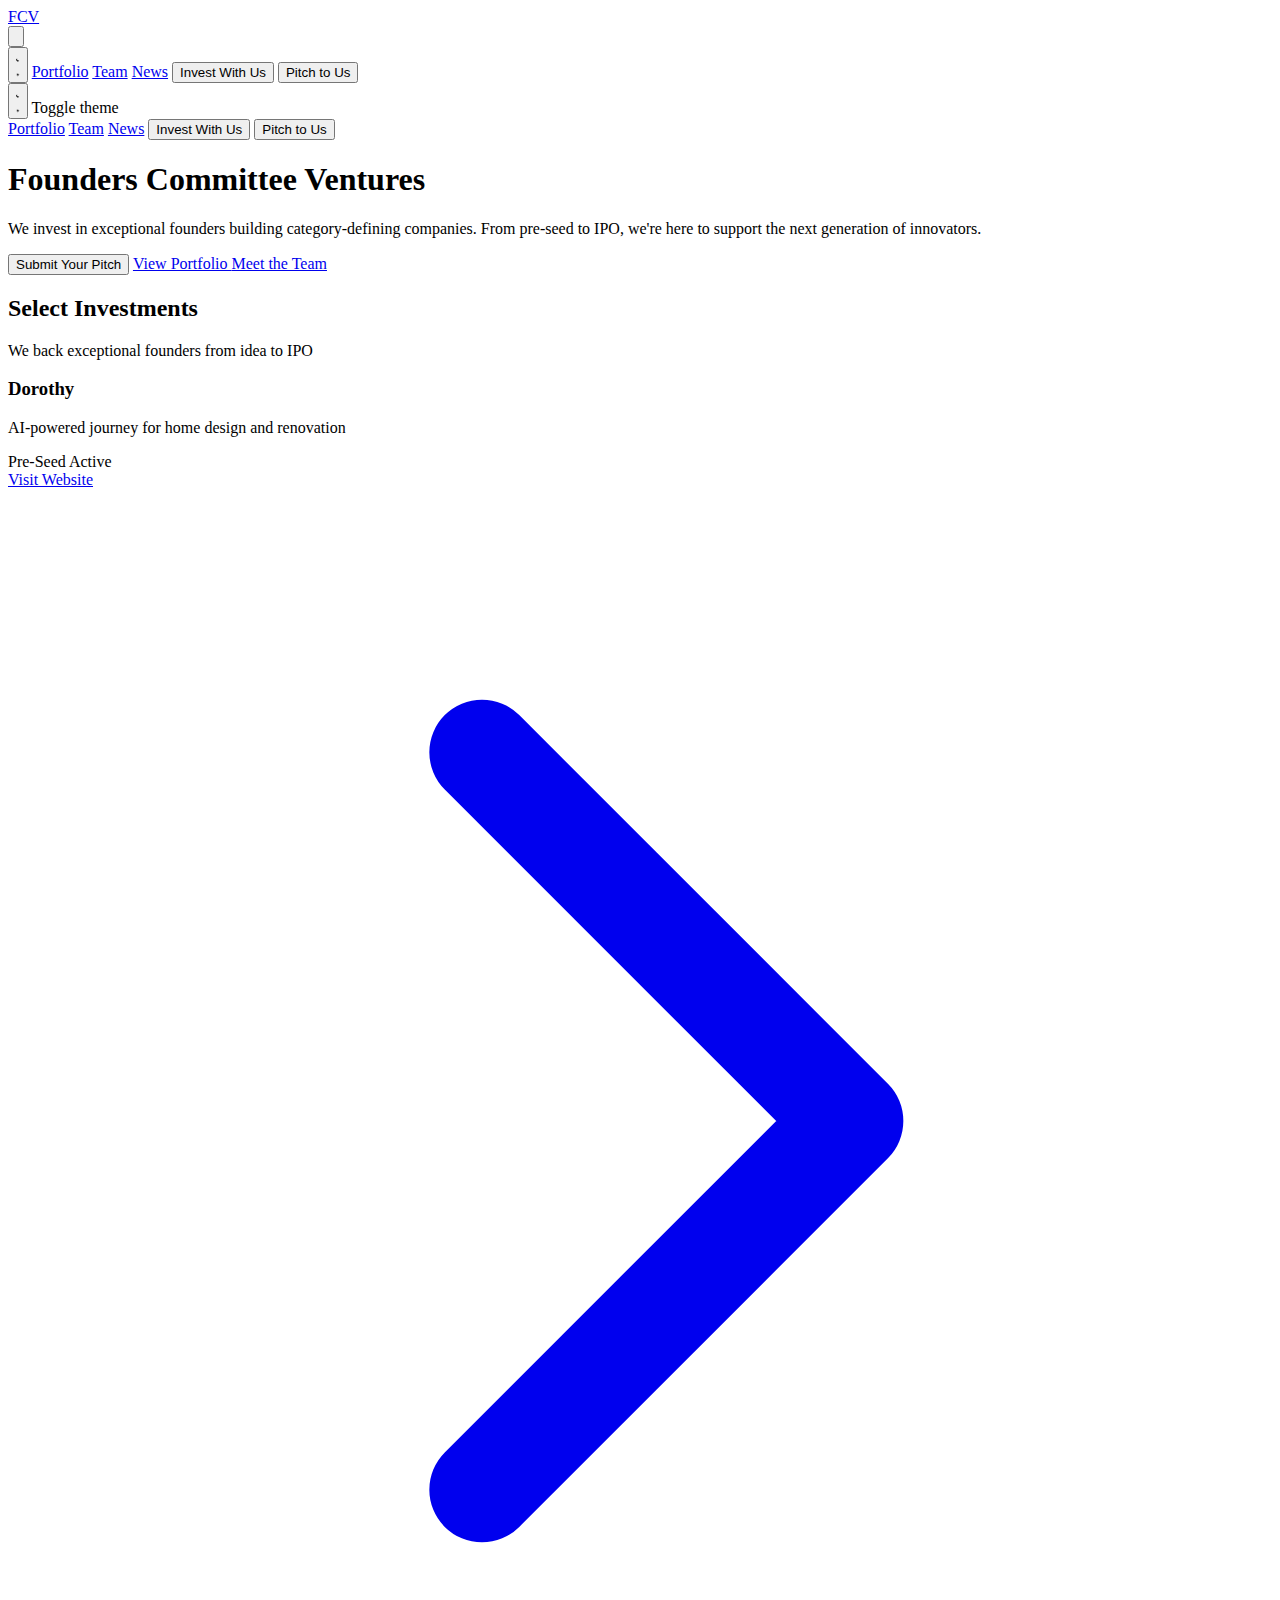
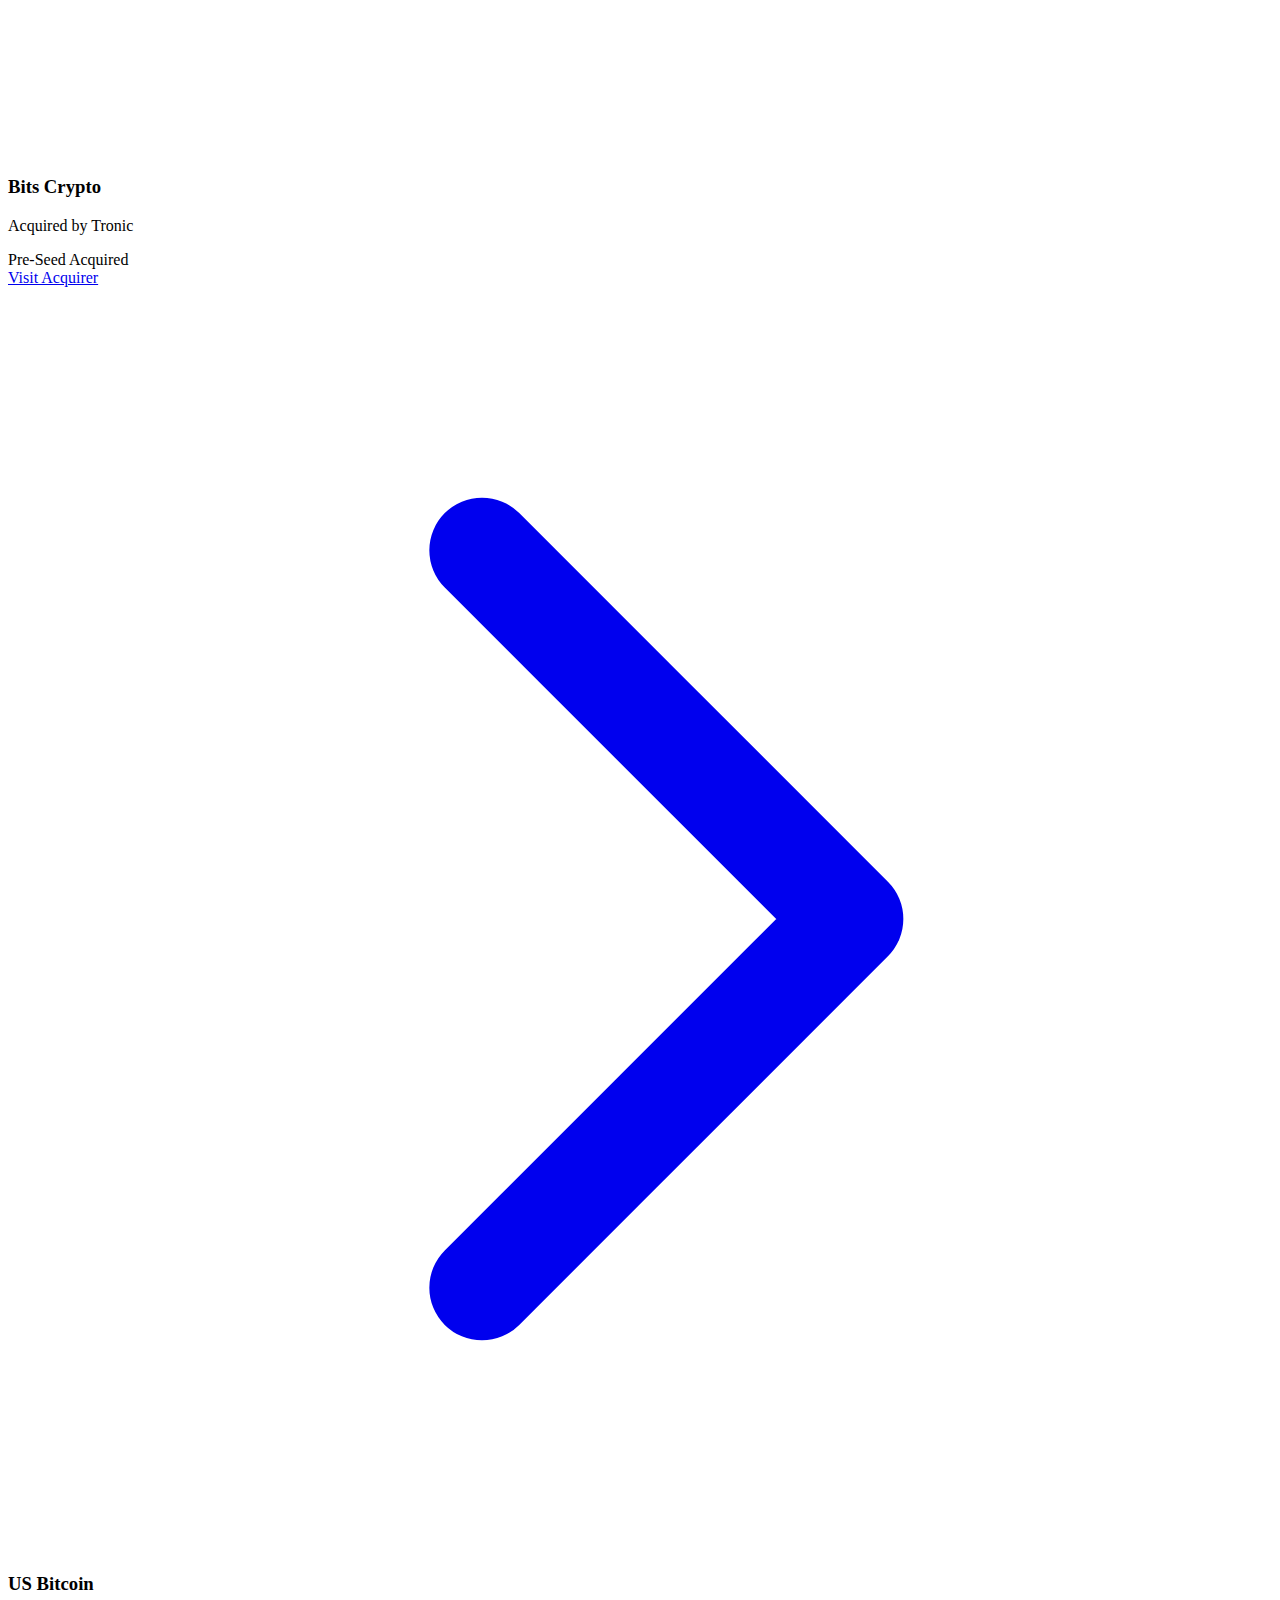
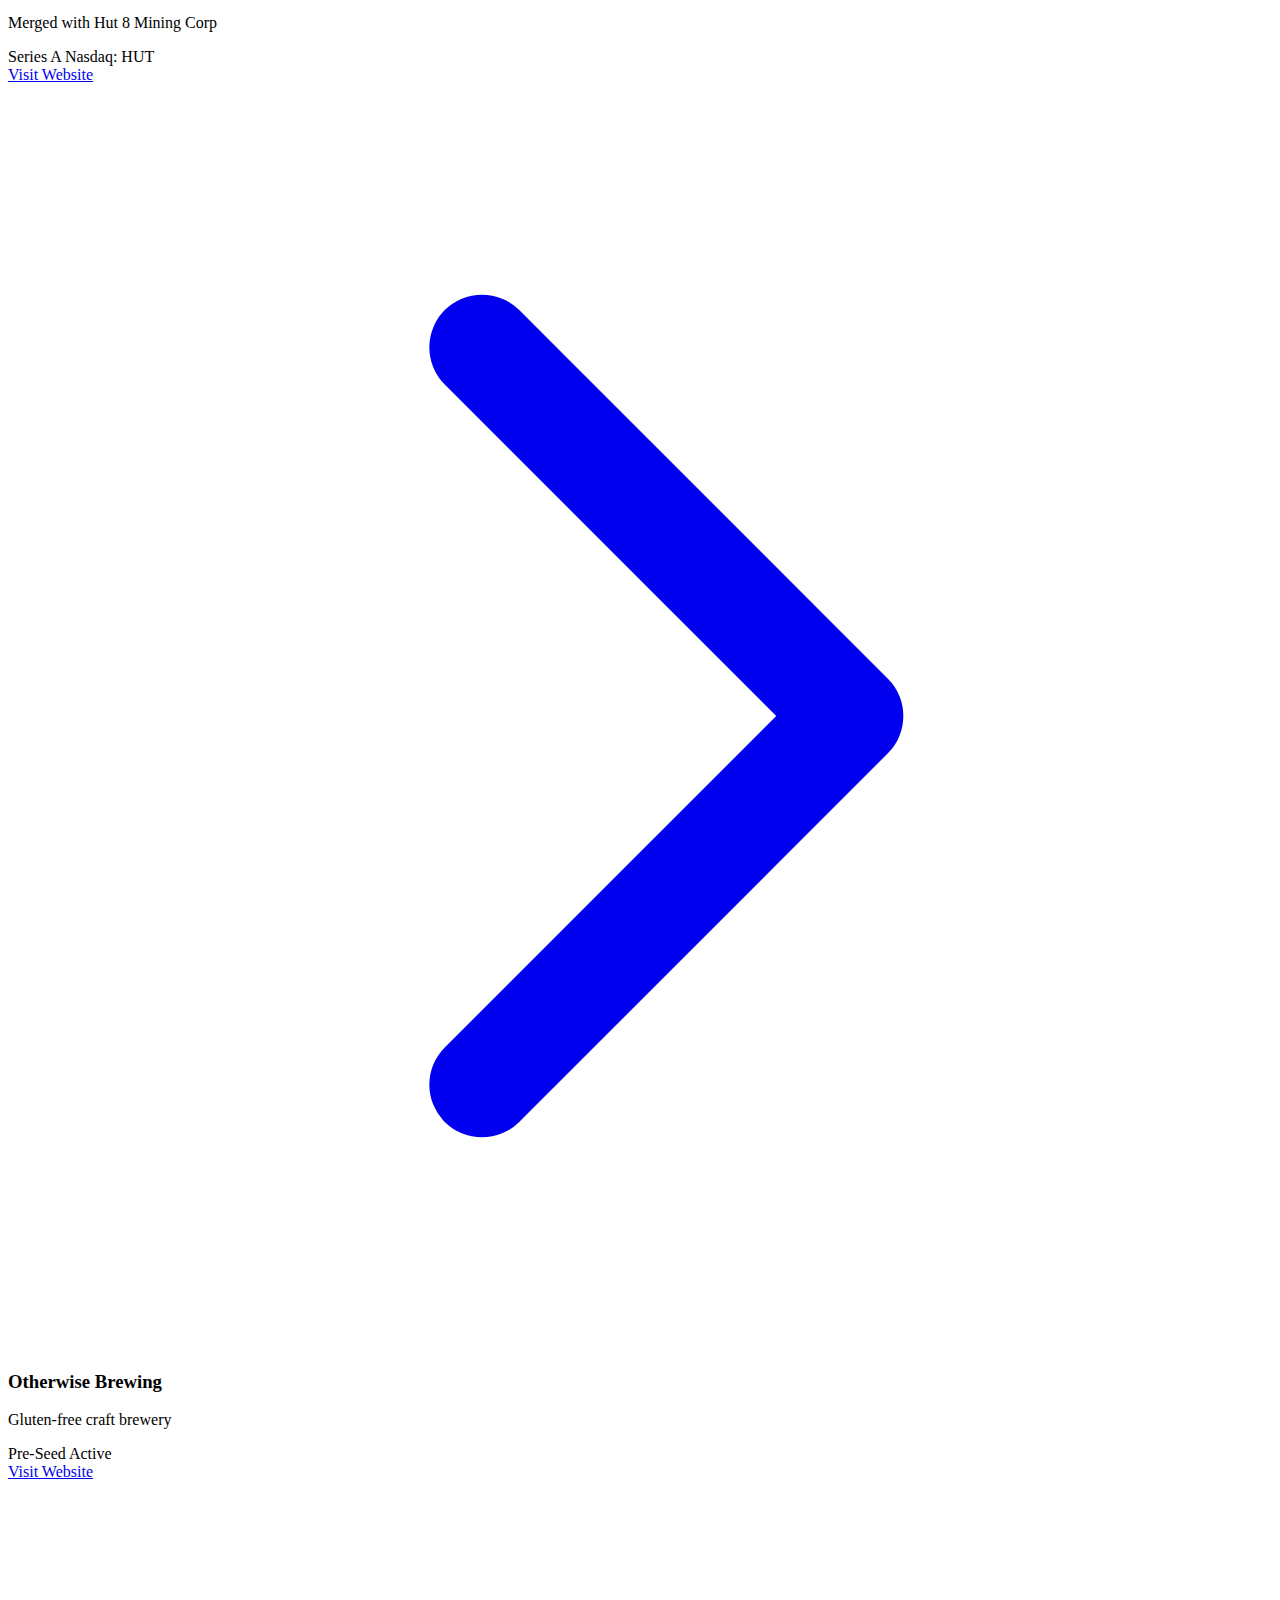
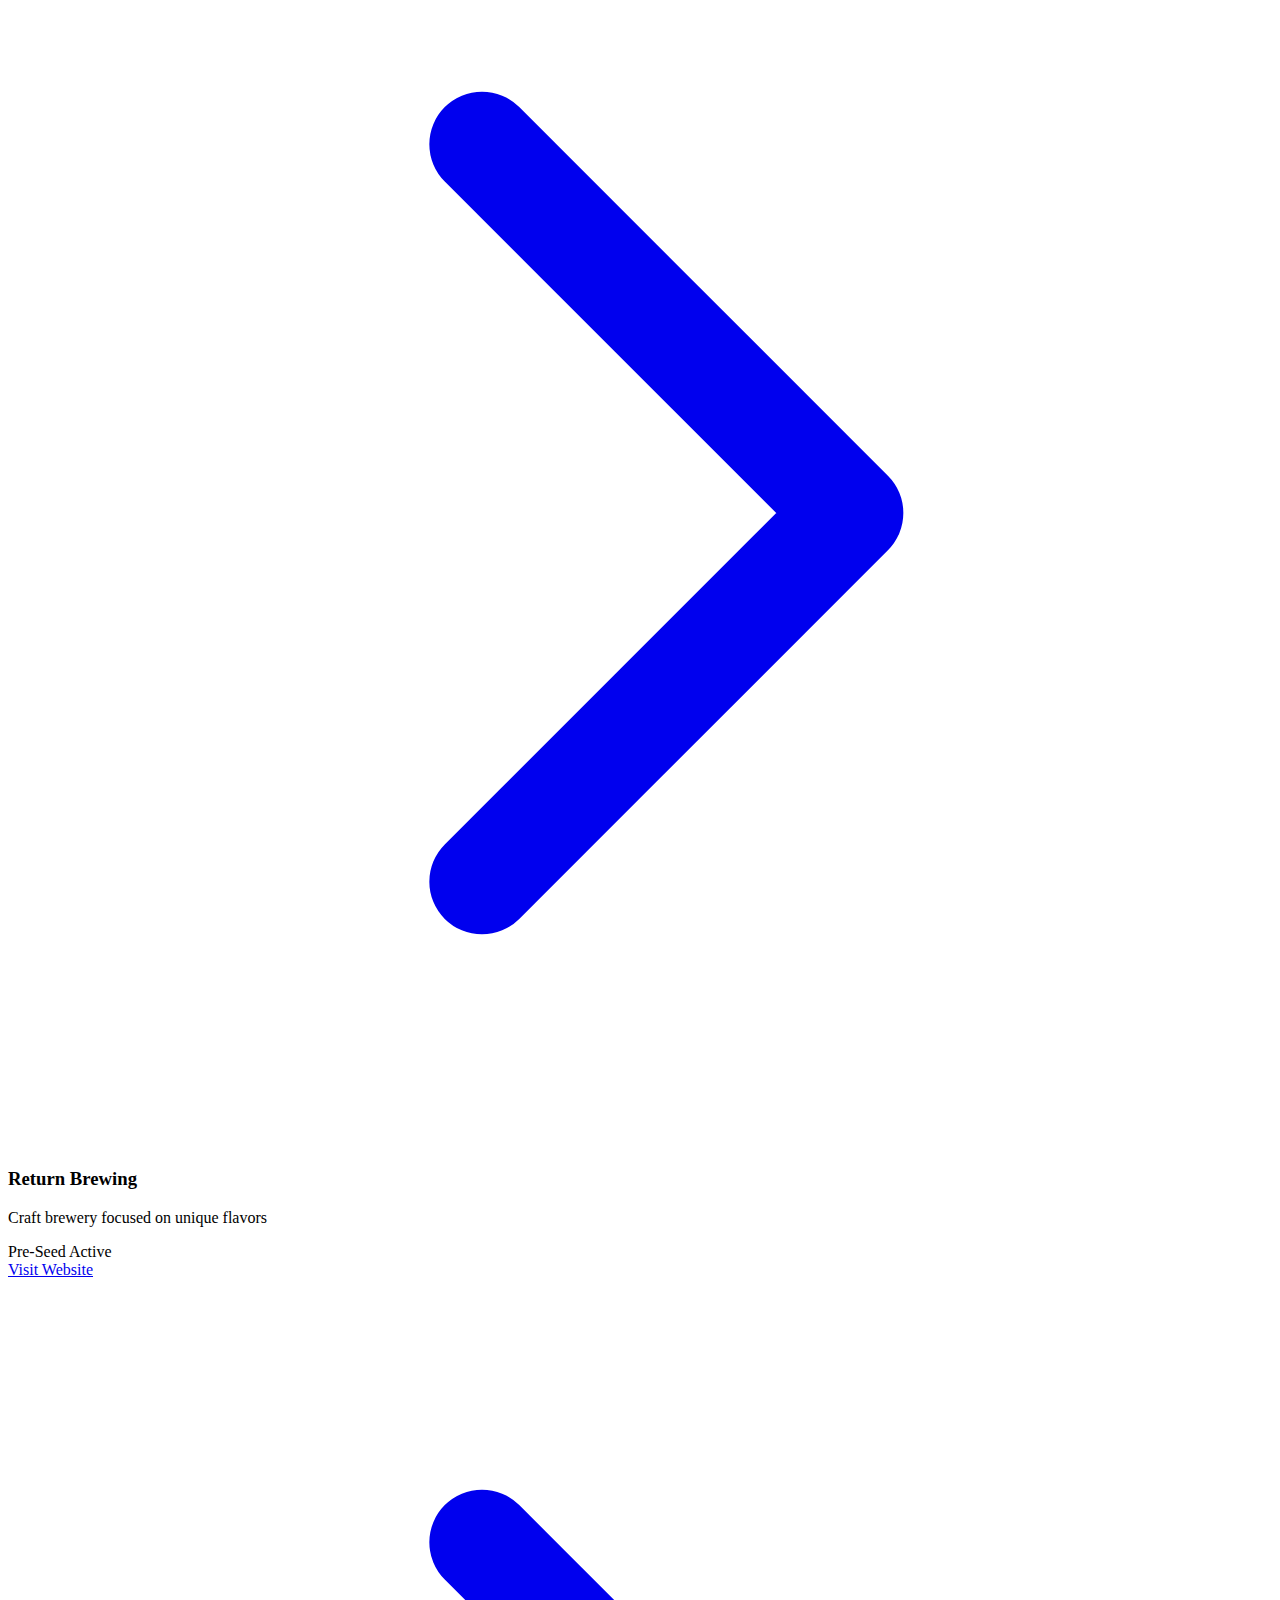
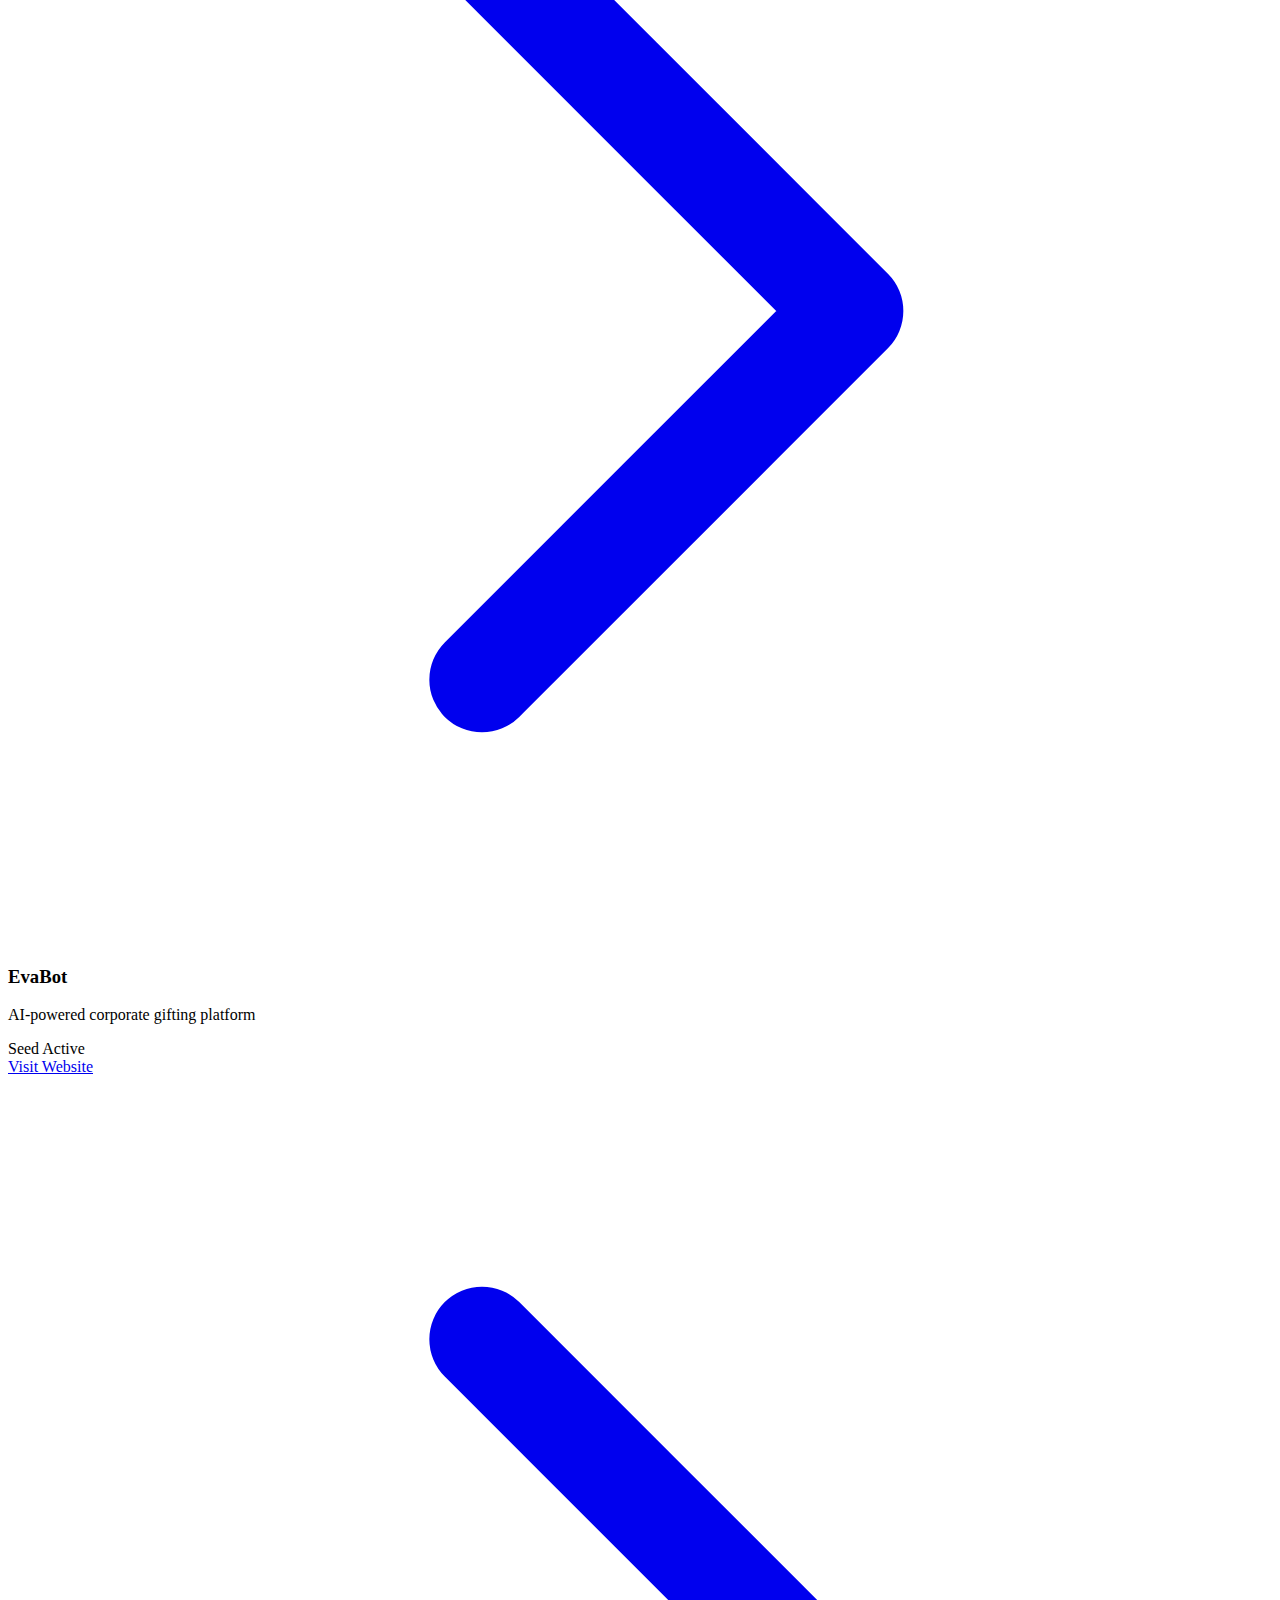
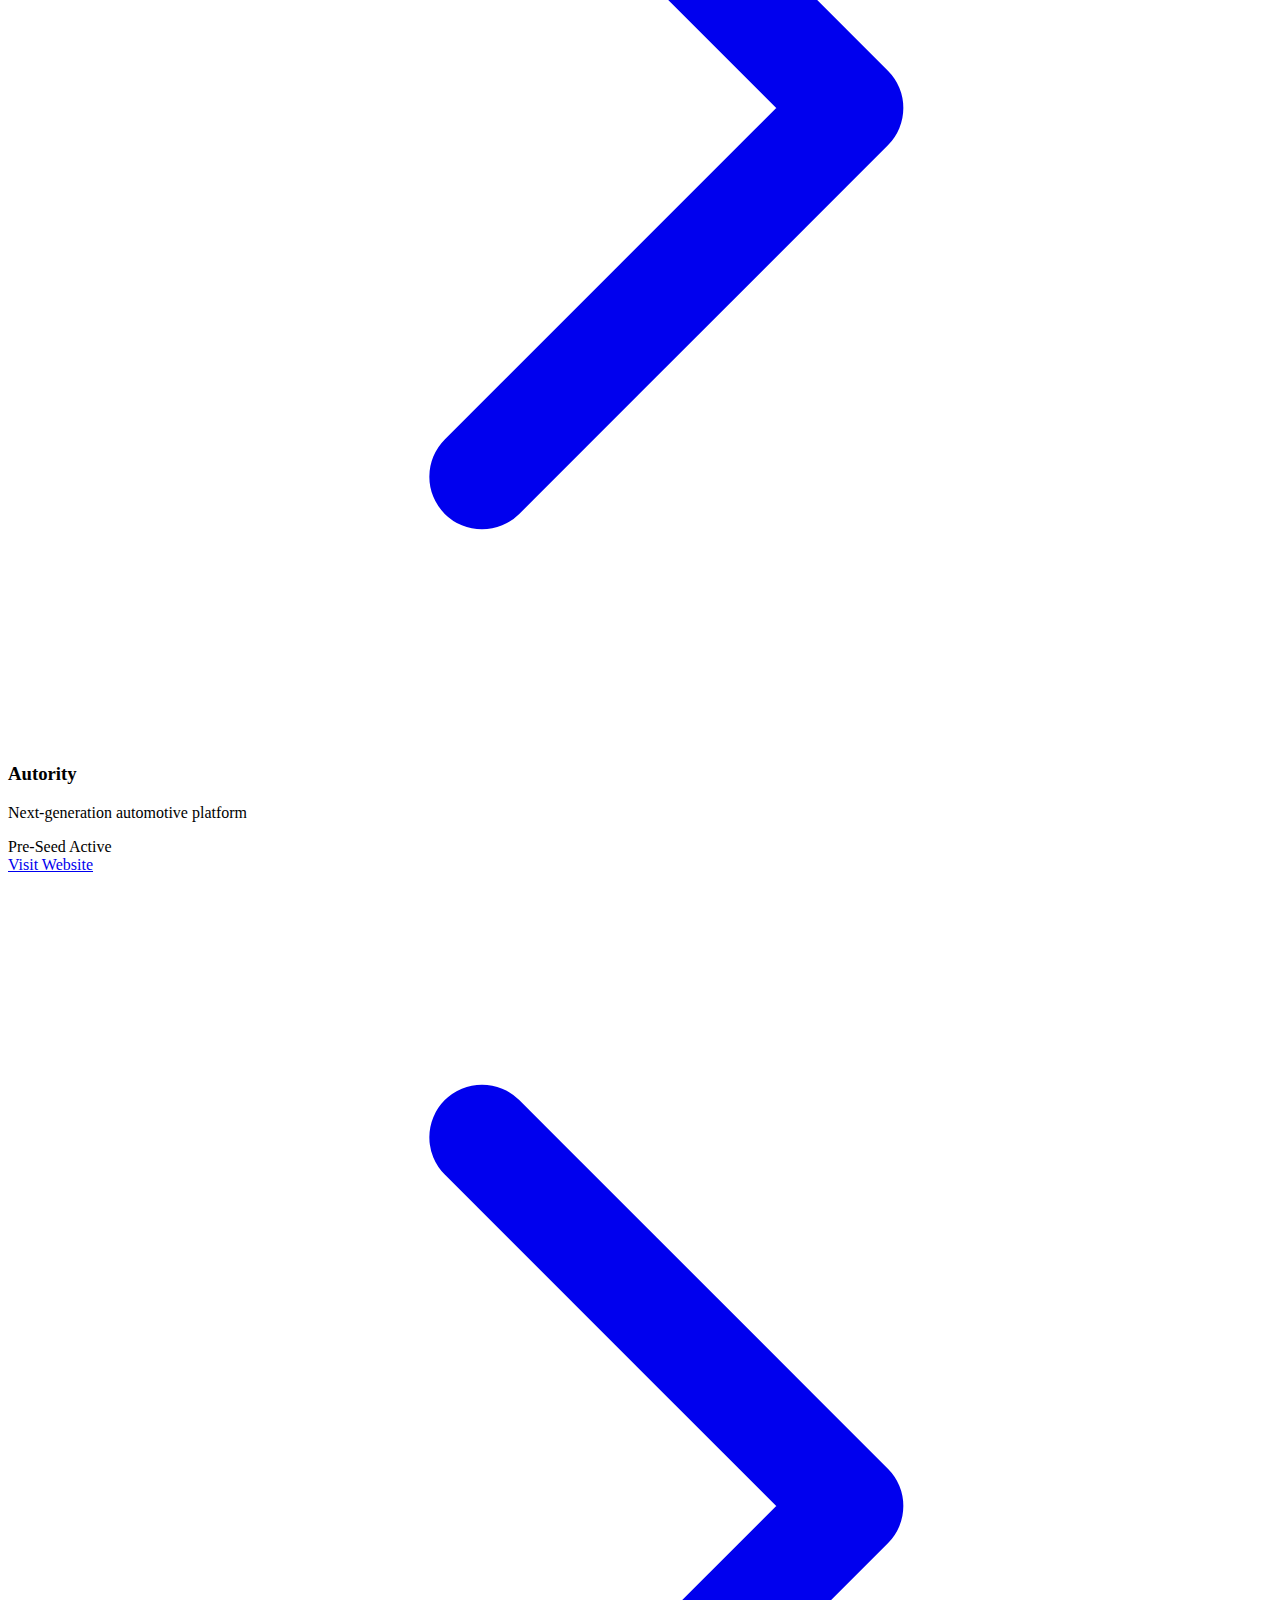
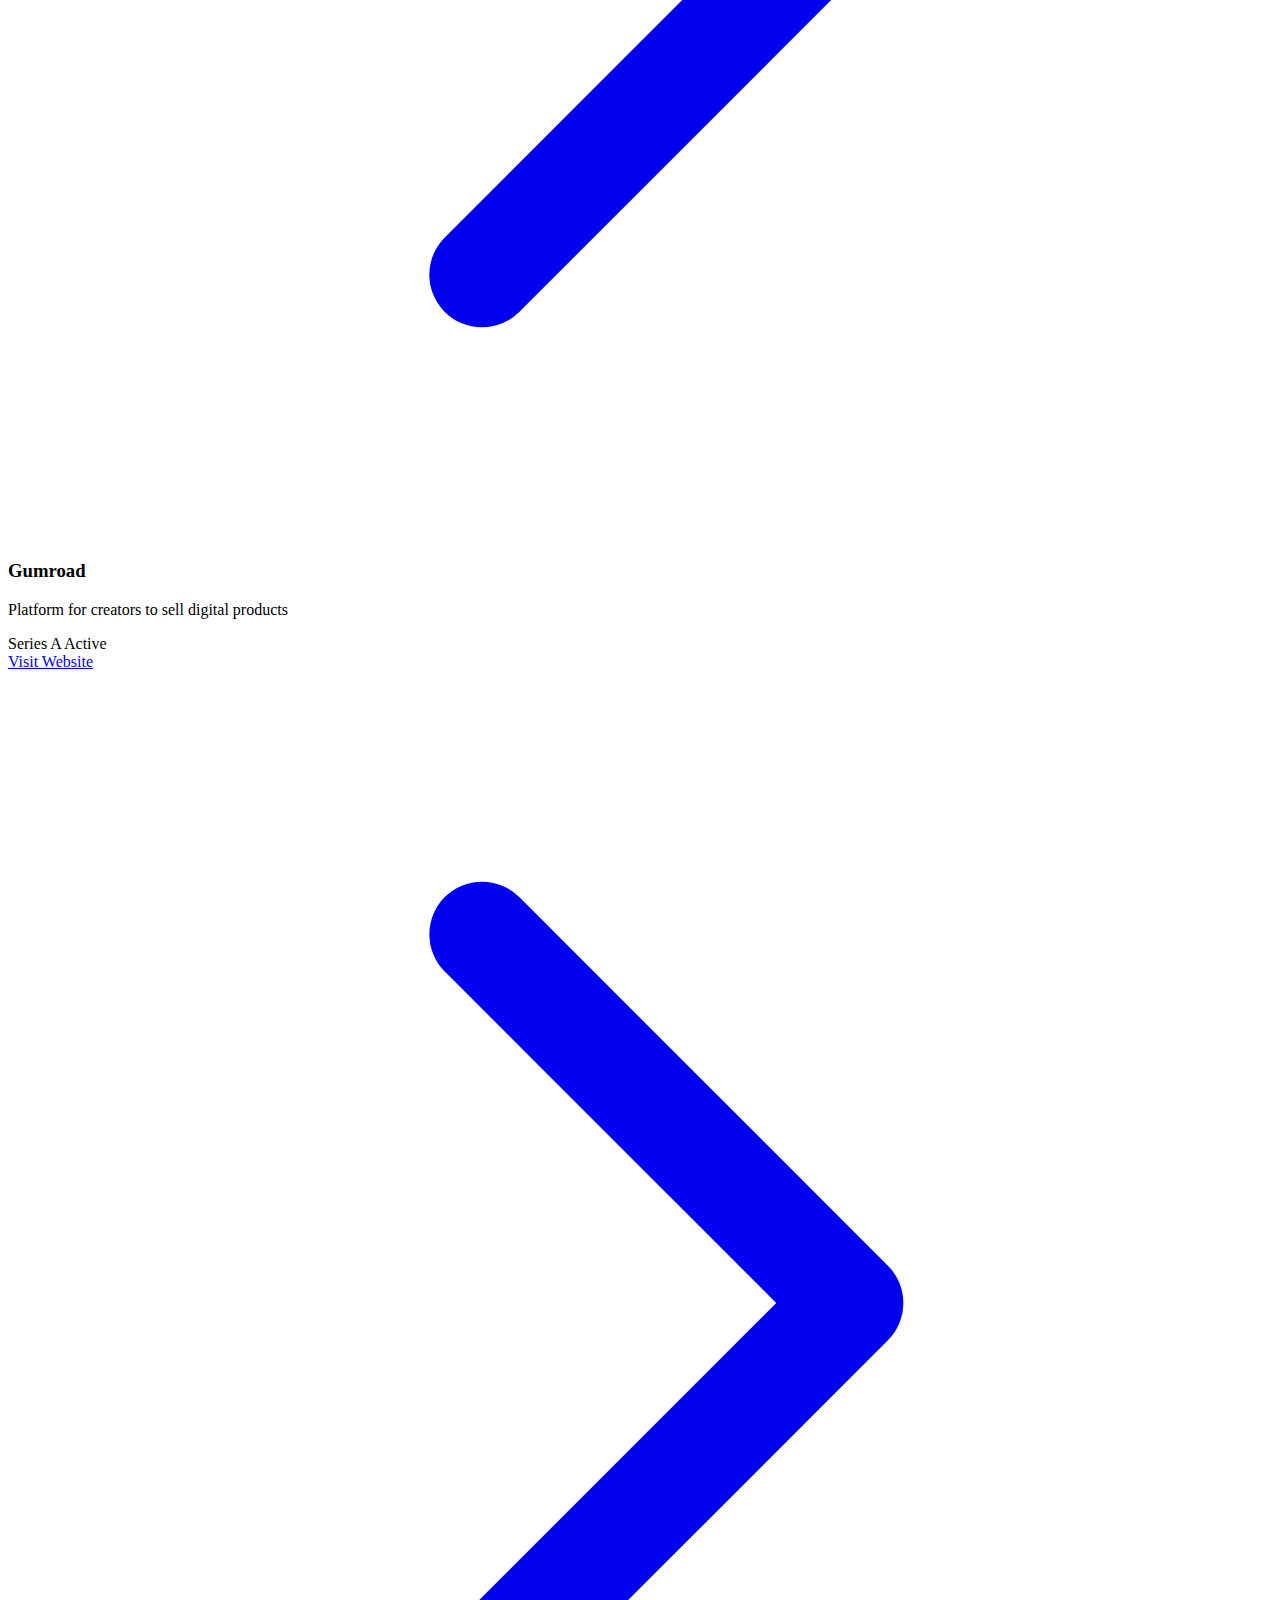
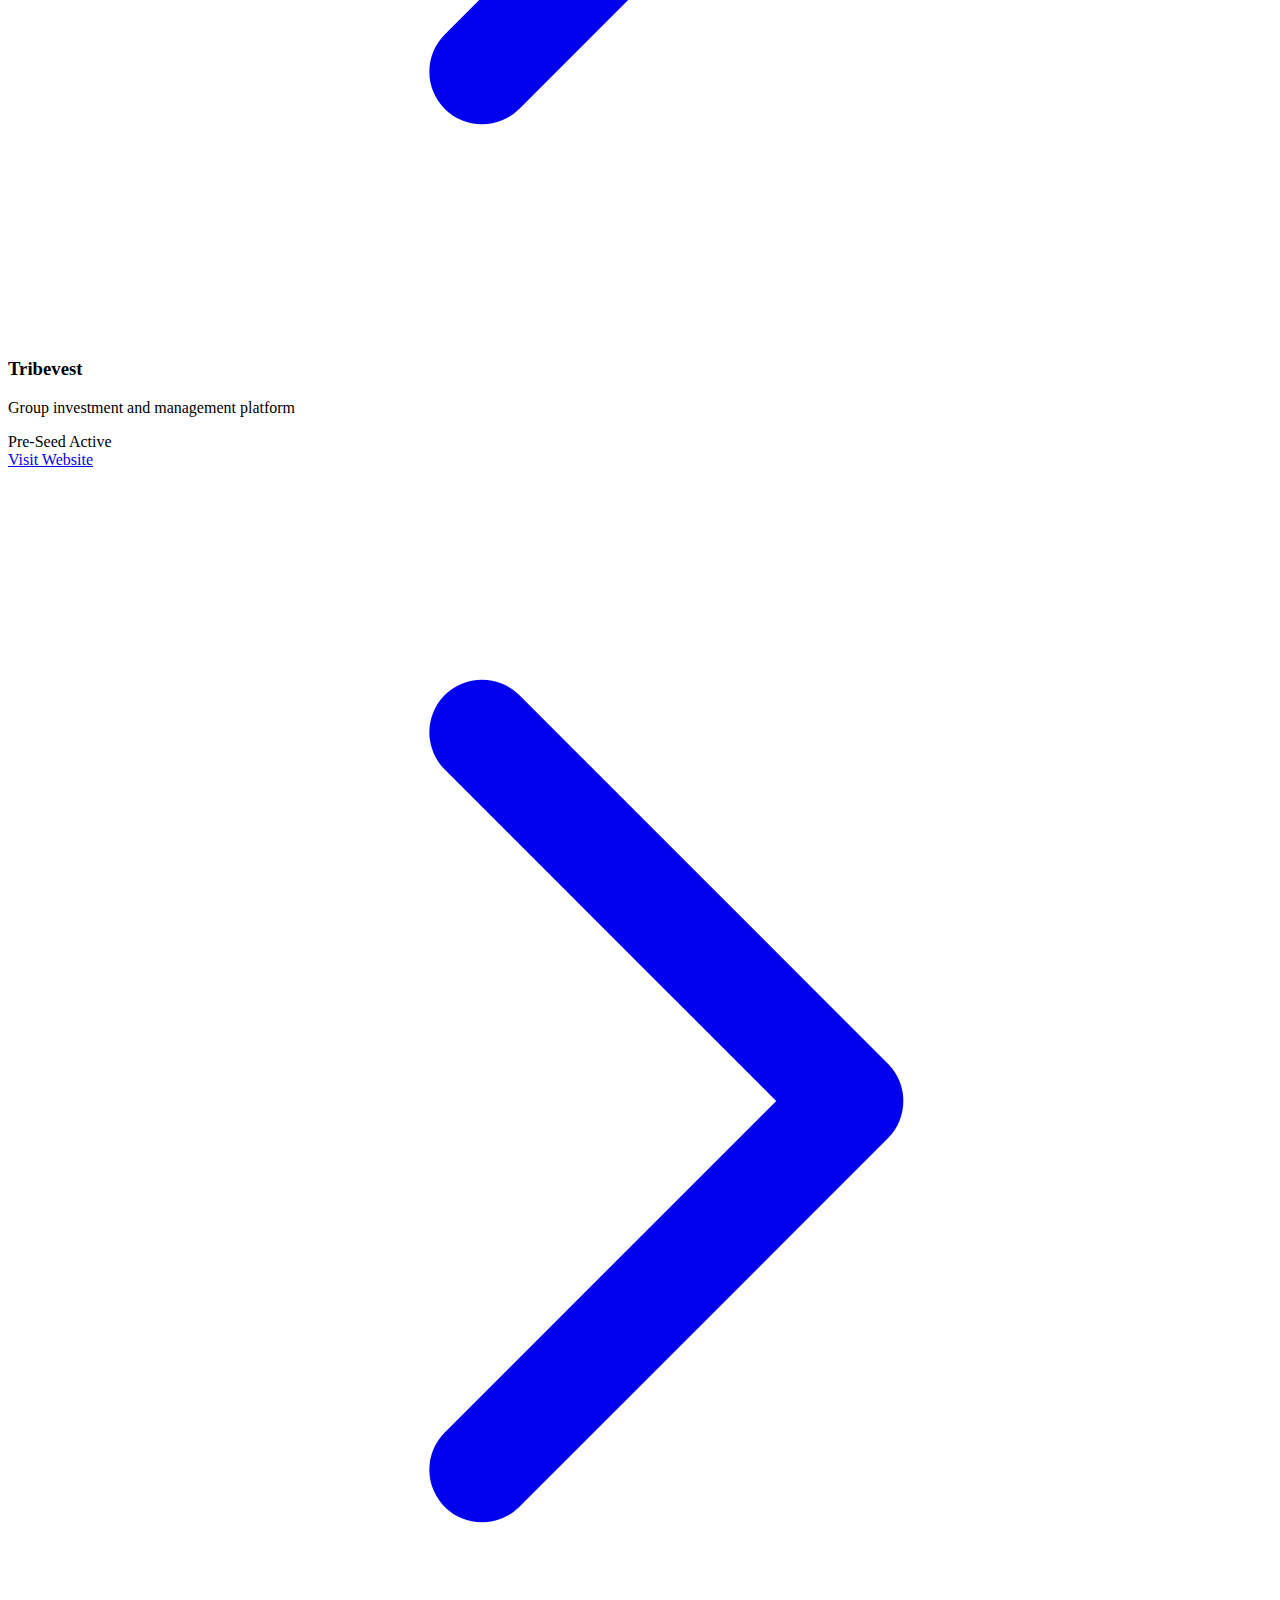
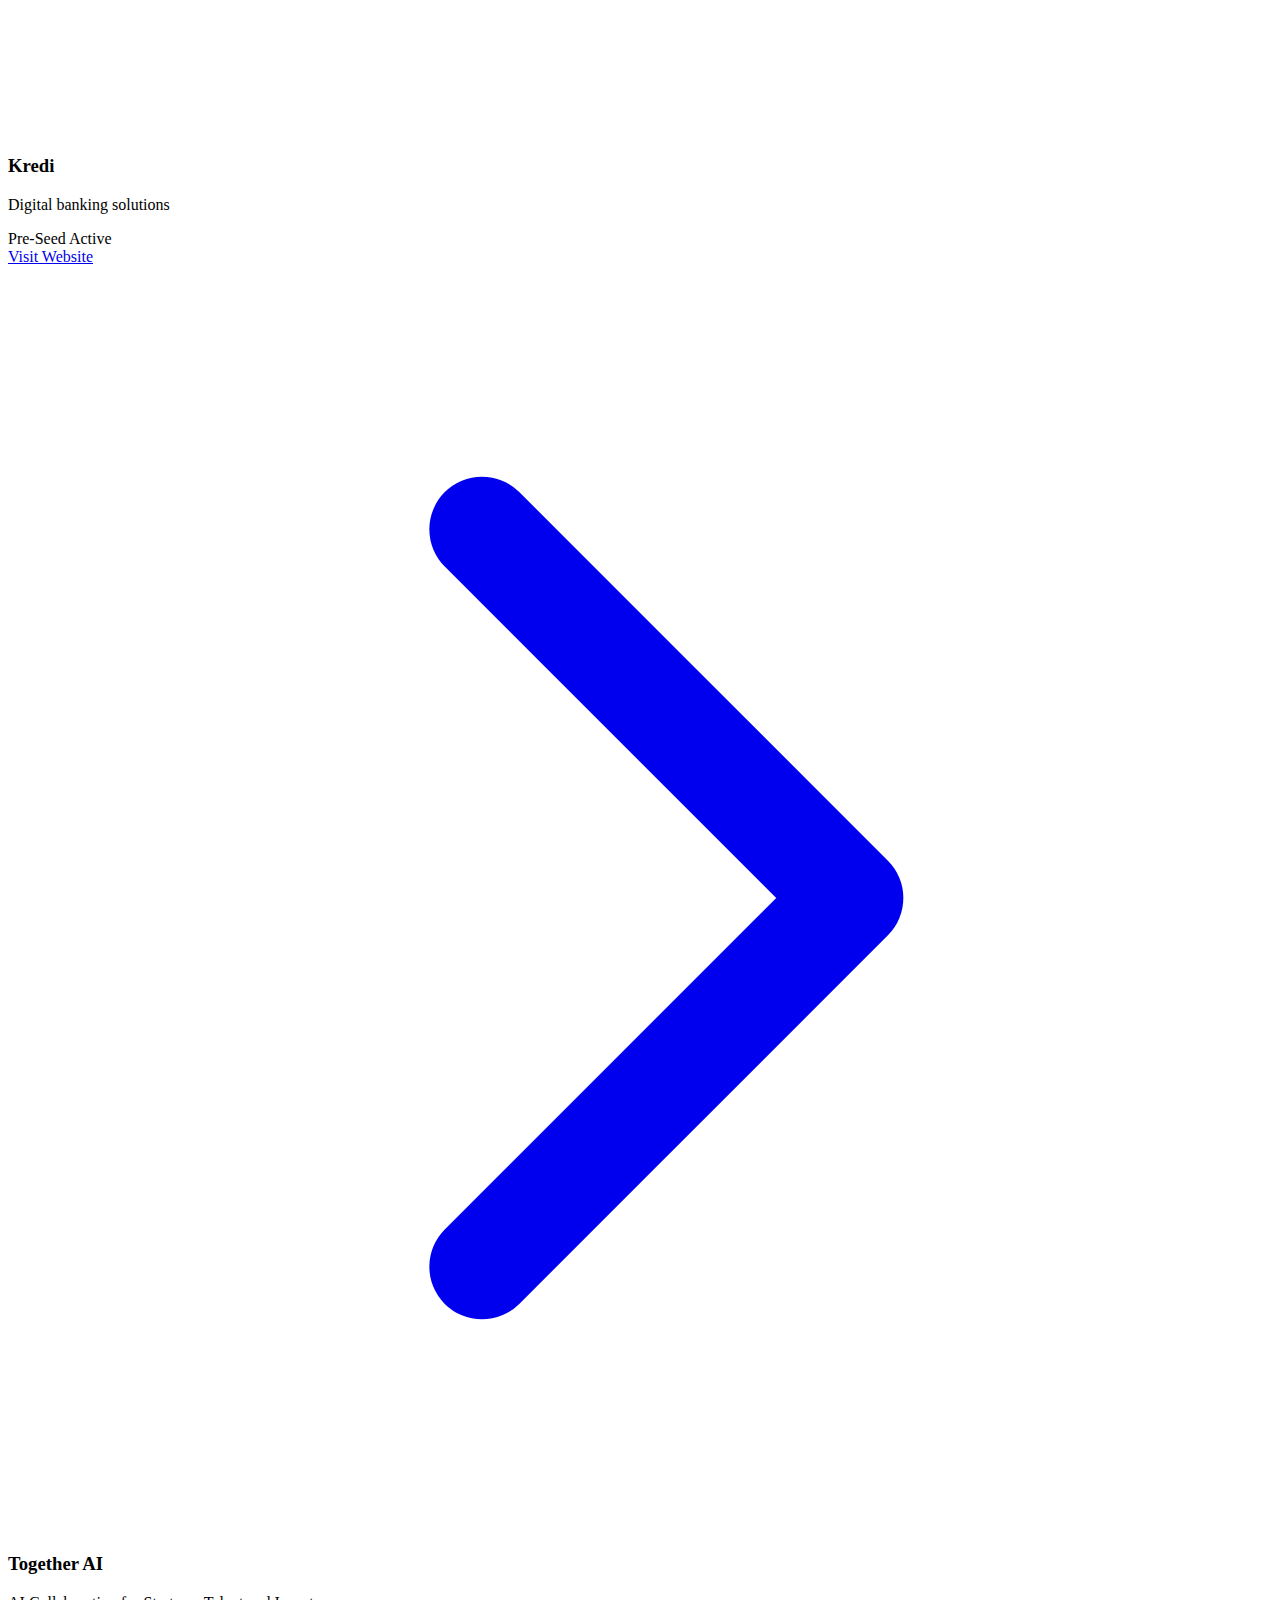
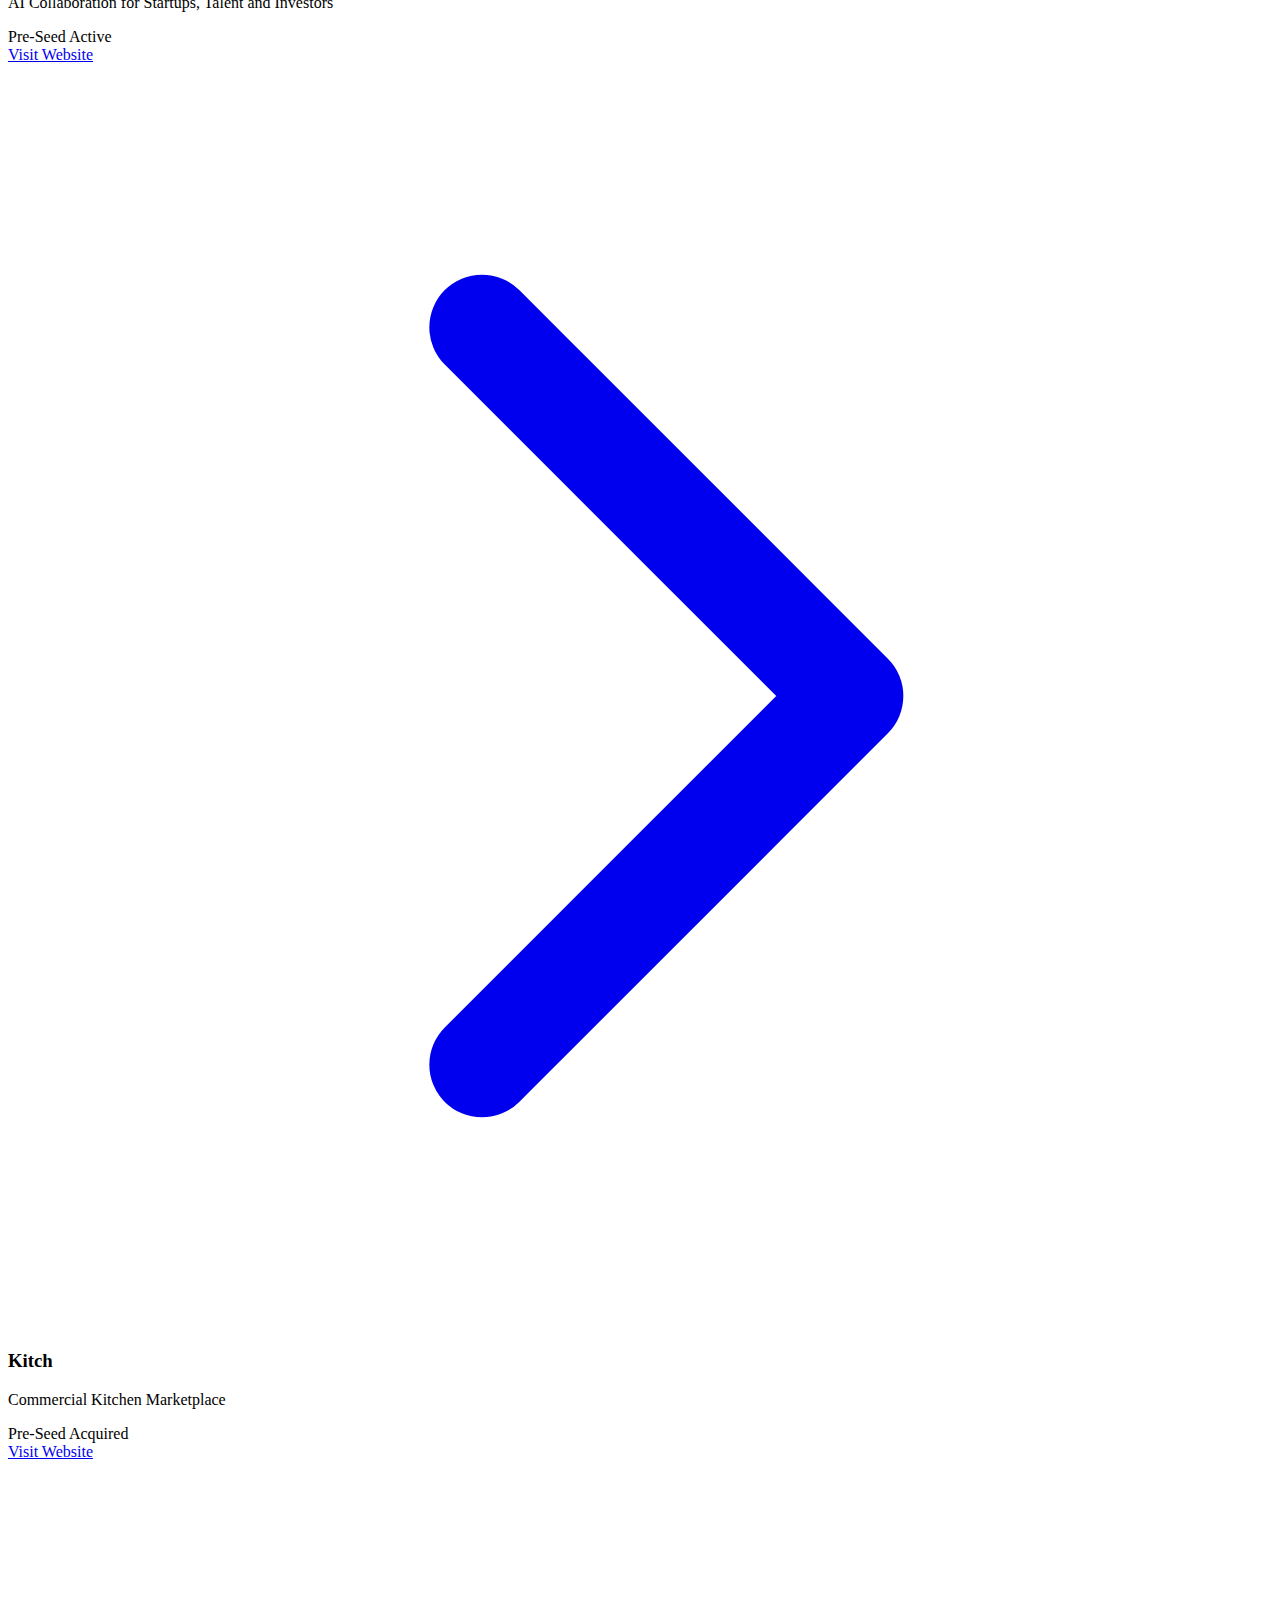
==== index.html @ 7ca7d746 "new startup" ====
<!DOCTYPE html>
<html lang="en" class="scroll-smooth">

<head>
    <meta charset="UTF-8">
    <meta name="viewport" content="width=device-width, initial-scale=1.0">
    <title>Founders Committee Ventures - Empowering Visionary Entrepreneurs</title>

    <!-- Core Meta Tags -->
    <meta name="description"
        content="Founders Committee Ventures invests in exceptional founders building category-defining companies from pre-seed to IPO. Join our mission to shape the future of technology.">
    <meta name="keywords"
        content="venture capital, startups, seed funding, pre-seed investment, technology investment, startup funding, fcv, founders committee, founders committee ventures, vc fund, early stage vc, tech investors, startup investors, venture fund">
    <meta name="author" content="Founders Committee Ventures">
    <meta name="robots" content="index, follow">
    <meta name="theme-color" content="#007bff">
    <link rel="canonical" href="https://fcv.vc/">

    <!-- Open Graph / Facebook -->
    <meta property="og:type" content="website">
    <meta property="og:url" content="https://fcv.vc/">
    <meta property="og:title" content="Founders Committee Ventures - Early Stage VC Fund">
    <meta property="og:description"
        content="We invest in exceptional founders building category-defining companies. Join us in empowering the next generation of innovators.">
    <meta property="og:image:type" content="image/png">
    <meta property="og:image:width" content="1200">
    <meta property="og:image:height" content="630">
    <meta property="og:image" content="https://fcv.vc/assets/images/og-image.png">
    <meta property="og:site_name" content="Founders Committee Ventures">
    <meta property="og:locale" content="en_US">

    <!-- Twitter -->
    <meta name="twitter:card" content="summary_large_image">
    <meta name="twitter:title" content="Founders Committee Ventures - Early Stage VC Fund">
    <meta name="twitter:description"
        content="We invest in exceptional founders building category-defining companies. Join us in empowering the next generation of innovators.">
    <meta name="twitter:image:type" content="image/png">
    <meta name="twitter:image:width" content="1200">
    <meta name="twitter:image:height" content="630">
    <meta name="twitter:image" content="https://fcv.vc/assets/images/og-image.png">

    <!-- LinkedIn -->
    <meta property="og:company" content="Founders Committee Ventures">
    <meta property="og:industry" content="Venture Capital">
    <meta name="image" property="og:image" content="https://fcv.vc/assets/images/og-image.png">

    <!-- Mobile App Tags -->
    <meta name="apple-mobile-web-app-capable" content="yes">
    <meta name="apple-mobile-web-app-status-bar-style" content="black">
    <meta name="apple-mobile-web-app-title" content="FCV">

    <!-- Favicon -->
    <link rel="icon" type="image/x-icon" href="favicon.ico">
    <link rel="icon" type="image/png" sizes="32x32" href="assets/images/favicon-32x32.png">
    <link rel="icon" type="image/png" sizes="16x16" href="assets/images/favicon-16x16.png">
    <link rel="apple-touch-icon" sizes="180x180" href="assets/images/apple-touch-icon.png">
    <link rel="manifest" href="assets/images/site.webmanifest">

    <script src="https://cdn.tailwindcss.com"></script>
    <script>
        tailwind.config = {
            darkMode: 'class',
            // ...rest of your tailwind config if any
        }
    </script>
    <link href="https://fonts.googleapis.com/css2?family=Roboto:wght@300;400;700&display=swap" rel="stylesheet">
    <link rel="stylesheet" href="https://cdnjs.cloudflare.com/ajax/libs/font-awesome/6.5.1/css/all.min.css">
</head>

<body class="bg-gray-100 dark:bg-gray-900 font-sans text-gray-800 dark:text-gray-200">
    <div id="llm-background" class="fixed inset-0 z-0 opacity-10 pointer-events-none"></div>

    <!-- Fix navbar text colors -->
    <nav class="bg-white/80 dark:bg-gray-800/80 backdrop-blur-md fixed w-full z-50 top-0 shadow-sm">
        <div class="max-w-7xl mx-auto px-4 sm:px-6 lg:px-8">
            <div class="flex justify-between h-16 items-center">
                <div class="flex-shrink-0">
                    <a href="#" class="text-xl font-bold text-blue-600 dark:text-blue-400">FCV</a>
                </div>
                <!-- Mobile menu button -->
                <div class="md:hidden">
                    <button id="mobile-menu-button" class="text-gray-700 hover:text-blue-600 transition-colors">
                        <svg class="h-6 w-6" fill="none" viewBox="0 0 24 24" stroke="currentColor">
                            <path stroke-linecap="round" stroke-linejoin="round" stroke-width="2"
                                d="M4 6h16M4 12h16M4 18h16" />
                        </svg>
                    </button>
                </div>
                <div class="hidden md:flex items-center space-x-8">
                    <button id="theme-toggle" class="text-gray-500 dark:text-gray-400 hover:bg-gray-100 dark:hover:bg-gray-700 rounded-lg text-sm p-2.5">
                        <svg id="theme-toggle-dark-icon" class="hidden w-5 h-5" fill="currentColor" viewBox="0 0 20 20">
                            <path d="M17.293 13.293A8 8 0 016.707 2.707a8.001 8.001 0 1010.586 10.586z"></path>
                        </svg>
                        <svg id="theme-toggle-light-icon" class="hidden w-5 h-5" fill="currentColor" viewBox="0 0 20 20">
                            <path d="M10 2a1 1 0 011 1v1a1 1 0 11-2 0V3a1 1 0 011-1zm4 8a4 4 0 11-8 0 4 4 0 018 0zm-.464 4.95l.707.707a1 1 0 001.414-1.414l-.707-.707a1 1 0 00-1.414 1.414zm2.12-10.607a1 1 0 010 1.414l-.706.707a1 1 0 11-1.414-1.414l.707-.707a1 1 0 011.414 0zM17 11a1 1 0 100-2h-1a1 1 0 100 2h1zm-7 4a1 1 0 011 1v1a1 1 0 11-2 0v-1a1 1 0 011-1zM5.05 6.464A1 1 0 106.465 5.05l-.708-.707a1 1 0 00-1.414 1.414l.707.707zm1.414 8.486l-.707.707a1 1 0 01-1.414-1.414l.707-.707a1 1 0 011.414 1.414zM4 11a1 1 0 100-2H3a1 1 0 000 2h1z"></path>
                        </svg>
                    </button>
                    <a href="#portfolio" class="text-gray-700 dark:text-gray-300 hover:text-blue-600 dark:hover:text-blue-400 transition-colors">Portfolio</a>
                    <a href="#team" class="text-gray-700 dark:text-gray-300 hover:text-blue-600 dark:hover:text-blue-400 transition-colors">Team</a>
                    <a href="#startup-news" class="text-gray-700 dark:text-gray-300 hover:text-blue-600 dark:hover:text-blue-400 transition-colors">News</a>
                    <button onclick="window.location.href='#investors';"
                        class="bg-green-600 text-white px-4 py-2 rounded-lg hover:bg-green-700 transition-colors">
                        Invest With Us
                    </button>
                    <button onclick="window.open('https://airtable.com/appjIoCUvdDaJd8Vi/shrsjlsmcj0PMPafs', '_blank');"
                        class="bg-blue-600 text-white px-4 py-2 rounded-lg hover:bg-blue-700 transition-colors">
                        Pitch to Us
                    </button>
                </div>
            </div>
        </div>

        <!-- Fix mobile menu -->
        <div id="mobile-menu" class="hidden md:hidden bg-white/95 dark:bg-gray-800/95 backdrop-blur-md">
            <div class="px-4 pt-2 pb-3 space-y-3">
                <!-- Add dark mode toggle to mobile menu -->
                <div class="flex items-center py-2">
                    <button id="theme-toggle-mobile" class="text-gray-500 dark:text-gray-400 hover:bg-gray-100 dark:hover:bg-gray-700 rounded-lg text-sm p-2.5">
                        <svg id="theme-toggle-dark-icon-mobile" class="hidden w-5 h-5" fill="currentColor" viewBox="0 0 20 20">
                            <path d="M17.293 13.293A8 8 0 016.707 2.707a8.001 8.001 0 1010.586 10.586z"></path>
                        </svg>
                        <svg id="theme-toggle-light-icon-mobile" class="hidden w-5 h-5" fill="currentColor" viewBox="0 0 20 20">
                            <path d="M10 2a1 1 0 011 1v1a1 1 0 11-2 0V3a1 1 0 011-1zm4 8a4 4 0 11-8 0 4 4 0 018 0zm-.464 4.95l.707.707a1 1 0 001.414-1.414l-.707-.707a1 1 0 00-1.414 1.414zm2.12-10.607a1 1 0 010 1.414l-.706.707a1 1 0 11-1.414-1.414l.707-.707a1 1 0 011.414 0zM17 11a1 1 0 100-2h-1a1 1 0 100 2h1zm-7 4a1 1 0 011 1v1a1 1 0 11-2 0v-1a1 1 0 011-1zM5.05 6.464A1 1 0 106.465 5.05l-.708-.707a1 1 0 00-1.414 1.414l.707.707zm1.414 8.486l-.707.707a1 1 0 01-1.414-1.414l.707-.707a1 1 0 011.414 1.414zM4 11a1 1 0 100-2H3a1 1 0 000 2h1z"></path>
                        </svg>
                    </button>
                    <span class="ml-3 text-gray-700 dark:text-gray-300">Toggle theme</span>
                </div>
                <a href="#portfolio"
                    class="block text-gray-700 dark:text-gray-300 hover:text-blue-600 dark:hover:text-blue-400 transition-colors py-2">Portfolio</a>
                <a href="#team" class="block text-gray-700 dark:text-gray-300 hover:text-blue-600 dark:hover:text-blue-400 transition-colors py-2">Team</a>
                <a href="#startup-news" class="block text-gray-700 dark:text-gray-300 hover:text-blue-600 dark:hover:text-blue-400 transition-colors py-2">News</a>
                <button onclick="window.location.href='#investors';"
                    class="w-full text-left bg-green-600 text-white px-4 py-2 rounded-lg hover:bg-green-700 transition-colors mb-2">
                    Invest With Us
                </button>
                <button onclick="window.open('https://airtable.com/appjIoCUvdDaJd8Vi/shrsjlsmcj0PMPafs', '_blank');"
                    class="w-full text-left bg-blue-600 text-white px-4 py-2 rounded-lg hover:bg-blue-700 transition-colors">
                    Pitch to Us
                </button>
            </div>
        </div>
    </nav>

    <div class="container mx-auto px-4 relative z-10">
        <div class="pt-40 md:pt-32 pb-12 md:pb-20 text-center max-w-5xl mx-auto">
            <h1
                class="text-4xl md:text-7xl font-bold mb-4 md:mb-8 bg-clip-text text-transparent bg-gradient-to-r from-blue-600 to-indigo-600">
                Founders Committee Ventures
            </h1>
            <p class="text-lg md:text-2xl text-gray-600 dark:text-gray-300 mb-6 md:mb-12 max-w-3xl mx-auto px-4">
                We invest in exceptional founders building category-defining companies.
                From pre-seed to IPO, we're here to support the next generation of innovators.
            </p>
            <div class="flex flex-col md:flex-row justify-center gap-3 md:gap-6 px-4">
                <button onclick="window.open('https://airtable.com/appjIoCUvdDaJd8Vi/shrsjlsmcj0PMPafs', '_blank');"
                    class="bg-blue-600 text-white px-6 md:px-8 py-3 md:py-4 rounded-xl text-base md:text-lg font-semibold hover:bg-blue-700 transition-all transform hover:-translate-y-1 hover:shadow-lg">
                    Submit Your Pitch
                </button>
                <a href="#portfolio"
                    class="bg-gray-100 text-gray-800 px-6 md:px-8 py-3 md:py-4 rounded-xl text-base md:text-lg font-semibold hover:bg-gray-200 transition-all transform hover:-translate-y-1">
                    View Portfolio
                </a>
                <a href="#team"
                    class="bg-gray-100 text-gray-800 px-6 md:px-8 py-3 md:py-4 rounded-xl text-base md:text-lg font-semibold hover:bg-gray-200 transition-all transform hover:-translate-y-1">
                    Meet the Team
                </a>
            </div>
        </div>

        <section id="portfolio"
            class="max-w-7xl mx-auto px-4 sm:px-6 lg:px-8 py-16 opacity-0 transition-opacity duration-1000 translate-y-4 section-animate">
            <div class="text-center">
                <h2 class="text-4xl font-bold text-gray-900 mb-4">Select Investments</h2>
                <p class="text-xl text-gray-600 dark:text-gray-300 max-w-2xl mx-auto mb-12">We back exceptional founders from idea to IPO
                </p>
            </div>
            <div class="grid grid-cols-1 md:grid-cols-2 lg:grid-cols-3 gap-8">
                <div
                    class="bg-white dark:bg-gray-800 rounded-xl shadow-lg overflow-hidden hover:shadow-2xl transition-shadow duration-300 transform hover:-translate-y-1">
                    <div class="p-8">
                        <h3 class="text-2xl font-semibold text-gray-900 dark:text-white mb-3">Dorothy</h3>
                        <p class="text-gray-600 dark:text-gray-300 mb-4">AI-powered journey for home design and renovation</p>
                        <div class="space-y-2">
                            <span
                                class="inline-block px-3 py-1 text-sm font-medium bg-purple-100 text-purple-800 rounded-full mr-2">Pre-Seed</span>
                            <span
                                class="inline-block px-3 py-1 text-sm font-medium bg-green-100 text-green-800 rounded-full">Active</span>
                        </div>
                    </div>
                    <div class="px-8 pb-6">
                        <a href="https://hidorothy.com" target="_blank" rel="noopener noreferrer"
                            class="text-blue-600 dark:text-blue-400 hover:text-blue-800 dark:hover:text-blue-300 font-medium flex items-center">
                            Visit Website <svg class="w-4 h-4 ml-2" fill="none" stroke="currentColor"
                                viewBox="0 0 24 24">
                                <path stroke-linecap="round" stroke-linejoin="round" stroke-width="2" d="M9 5l7 7-7 7">
                                </path>
                            </svg>
                        </a>
                    </div>
                </div>

                <div
                    class="bg-white dark:bg-gray-800 rounded-xl shadow-lg overflow-hidden hover:shadow-2xl transition-shadow duration-300 transform hover:-translate-y-1">
                    <div class="p-8">
                        <h3 class="text-2xl font-semibold text-gray-900 dark:text-white mb-3">Bits Crypto</h3>
                        <p class="text-gray-600 dark:text-gray-300 mb-4">Acquired by Tronic</p>
                        <div class="space-y-2">
                            <span
                                class="inline-block px-3 py-1 text-sm font-medium bg-purple-100 text-purple-800 rounded-full mr-2">Pre-Seed</span>
                            <span
                                class="inline-block px-3 py-1 text-sm font-medium bg-yellow-100 text-yellow-800 rounded-full">Acquired</span>
                        </div>
                    </div>
                    <div class="px-8 pb-6">
                        <a href="https://tronic.app" target="_blank" rel="noopener noreferrer"
                            class="text-blue-600 dark:text-blue-400 hover:text-blue-800 dark:hover:text-blue-300 font-medium flex items-center">
                            Visit Acquirer <svg class="w-4 h-4 ml-2" fill="none" stroke="currentColor"
                                viewBox="0 0 24 24">
                                <path stroke-linecap="round" stroke-linejoin="round" stroke-width="2" d="M9 5l7 7-7 7">
                                </path>
                            </svg>
                        </a>
                    </div>
                </div>

                <div
                    class="bg-white dark:bg-gray-800 rounded-xl shadow-lg overflow-hidden hover:shadow-2xl transition-shadow duration-300 transform hover:-translate-y-1">
                    <div class="p-8">
                        <h3 class="text-2xl font-semibold text-gray-900 dark:text-white mb-3">US Bitcoin</h3>
                        <p class="text-gray-600 dark:text-gray-300 mb-4">Merged with Hut 8 Mining Corp</p>
                        <div class="space-y-2">
                            <span
                                class="inline-block px-3 py-1 text-sm font-medium bg-blue-100 text-blue-800 rounded-full mr-2">Series
                                A</span>
                            <span
                                class="inline-block px-3 py-1 text-sm font-medium bg-pink-100 text-pink-800 rounded-full">Nasdaq:
                                HUT</span>
                        </div>
                    </div>
                    <div class="px-8 pb-6">
                        <a href="https://hut8.io" target="_blank" rel="noopener noreferrer"
                            class="text-blue-600 dark:text-blue-400 hover:text-blue-800 dark:hover:text-blue-300 font-medium flex items-center">
                            Visit Website <svg class="w-4 h-4 ml-2" fill="none" stroke="currentColor"
                                viewBox="0 0 24 24">
                                <path stroke-linecap="round" stroke-linejoin="round" stroke-width="2" d="M9 5l7 7-7 7">
                                </path>
                            </svg>
                        </a>
                    </div>
                </div>

                <div
                    class="bg-white dark:bg-gray-800 rounded-xl shadow-lg overflow-hidden hover:shadow-2xl transition-shadow duration-300 transform hover:-translate-y-1">
                    <div class="p-8">
                        <h3 class="text-2xl font-semibold text-gray-900 dark:text-white mb-3">Otherwise Brewing</h3>
                        <p class="text-gray-600 dark:text-gray-300 mb-4">Gluten-free craft brewery</p>
                        <div class="space-y-2">
                            <span
                                class="inline-block px-3 py-1 text-sm font-medium bg-purple-100 text-purple-800 rounded-full mr-2">Pre-Seed</span>
                            <span
                                class="inline-block px-3 py-1 text-sm font-medium bg-green-100 text-green-800 rounded-full">Active</span>
                        </div>
                    </div>
                    <div class="px-8 pb-6">
                        <a href="https://www.otherwisebrewing.com" target="_blank" rel="noopener noreferrer"
                            class="text-blue-600 dark:text-blue-400 hover:text-blue-800 dark:hover:text-blue-300 font-medium flex items-center">
                            Visit Website <svg class="w-4 h-4 ml-2" fill="none" stroke="currentColor"
                                viewBox="0 0 24 24">
                                <path stroke-linecap="round" stroke-linejoin="round" stroke-width="2" d="M9 5l7 7-7 7">
                                </path>
                            </svg>
                        </a>
                    </div>
                </div>

                <div
                    class="bg-white dark:bg-gray-800 rounded-xl shadow-lg overflow-hidden hover:shadow-2xl transition-shadow duration-300 transform hover:-translate-y-1">
                    <div class="p-8">
                        <h3 class="text-2xl font-semibold text-gray-900 dark:text-white mb-3">Return Brewing</h3>
                        <p class="text-gray-600 dark:text-gray-300 mb-4">Craft brewery focused on unique flavors</p>
                        <div class="space-y-2">
                            <span
                                class="inline-block px-3 py-1 text-sm font-medium bg-purple-100 text-purple-800 rounded-full mr-2">Pre-Seed</span>
                            <span
                                class="inline-block px-3 py-1 text-sm font-medium bg-green-100 text-green-800 rounded-full">Active</span>
                        </div>
                    </div>
                    <div class="px-8 pb-6">
                        <a href="https://returnbrewing.com" target="_blank" rel="noopener noreferrer"
                            class="text-blue-600 dark:text-blue-400 hover:text-blue-800 dark:hover:text-blue-300 font-medium flex items-center">
                            Visit Website <svg class="w-4 h-4 ml-2" fill="none" stroke="currentColor"
                                viewBox="0 0 24 24">
                                <path stroke-linecap="round" stroke-linejoin="round" stroke-width="2" d="M9 5l7 7-7 7">
                                </path>
                            </svg>
                        </a>
                    </div>
                </div>

                <div
                    class="bg-white dark:bg-gray-800 rounded-xl shadow-lg overflow-hidden hover:shadow-2xl transition-shadow duration-300 transform hover:-translate-y-1">
                    <div class="p-8">
                        <h3 class="text-2xl font-semibold text-gray-900 dark:text-white mb-3">EvaBot</h3>
                        <p class="text-gray-600 dark:text-gray-300 mb-4">AI-powered corporate gifting platform</p>
                        <div class="space-y-2">
                            <span
                                class="inline-block px-3 py-1 text-sm font-medium bg-indigo-100 text-indigo-800 rounded-full mr-2">Seed</span>
                            <span
                                class="inline-block px-3 py-1 text-sm font-medium bg-green-100 text-green-800 rounded-full">Active</span>
                        </div>
                    </div>
                    <div class="px-8 pb-6">
                        <a href="https://evabot.com" target="_blank" rel="noopener noreferrer"
                            class="text-blue-600 dark:text-blue-400 hover:text-blue-800 dark:hover:text-blue-300 font-medium flex items-center">
                            Visit Website <svg class="w-4 h-4 ml-2" fill="none" stroke="currentColor"
                                viewBox="0 0 24 24">
                                <path stroke-linecap="round" stroke-linejoin="round" stroke-width="2" d="M9 5l7 7-7 7">
                                </path>
                            </svg>
                        </a>
                    </div>
                </div>

                <div
                    class="bg-white dark:bg-gray-800 rounded-xl shadow-lg overflow-hidden hover:shadow-2xl transition-shadow duration-300 transform hover:-translate-y-1">
                    <div class="p-8">
                        <h3 class="text-2xl font-semibold text-gray-900 dark:text-white mb-3">Autority</h3>
                        <p class="text-gray-600 dark:text-gray-300 mb-4">Next-generation automotive platform</p>
                        <div class="space-y-2">
                            <span
                                class="inline-block px-3 py-1 text-sm font-medium bg-purple-100 text-purple-800 rounded-full mr-2">Pre-Seed</span>
                            <span
                                class="inline-block px-3 py-1 text-sm font-medium bg-green-100 text-green-800 rounded-full">Active</span>
                        </div>
                    </div>
                    <div class="px-8 pb-6">
                        <a href="https://autority.io" target="_blank" rel="noopener noreferrer"
                            class="text-blue-600 dark:text-blue-400 hover:text-blue-800 dark:hover:text-blue-300 font-medium flex items-center">
                            Visit Website <svg class="w-4 h-4 ml-2" fill="none" stroke="currentColor"
                                viewBox="0 0 24 24">
                                <path stroke-linecap="round" stroke-linejoin="round" stroke-width="2" d="M9 5l7 7-7 7">
                                </path>
                            </svg>
                        </a>
                    </div>
                </div>

                <div
                    class="bg-white dark:bg-gray-800 rounded-xl shadow-lg overflow-hidden hover:shadow-2xl transition-shadow duration-300 transform hover:-translate-y-1">
                    <div class="p-8">
                        <h3 class="text-2xl font-semibold text-gray-900 dark:text-white mb-3">Gumroad</h3>
                        <p class="text-gray-600 dark:text-gray-300 mb-4">Platform for creators to sell digital products</p>
                        <div class="space-y-2">
                            <span
                                class="inline-block px-3 py-1 text-sm font-medium bg-blue-100 text-blue-800 rounded-full mr-2">Series
                                A</span>
                            <span
                                class="inline-block px-3 py-1 text-sm font-medium bg-green-100 text-green-800 rounded-full">Active</span>
                        </div>
                    </div>
                    <div class="px-8 pb-6">
                        <a href="https://gumroad.com" target="_blank" rel="noopener noreferrer"
                            class="text-blue-600 dark:text-blue-400 hover:text-blue-800 dark:hover:text-blue-300 font-medium flex items-center">
                            Visit Website <svg class="w-4 h-4 ml-2" fill="none" stroke="currentColor"
                                viewBox="0 0 24 24">
                                <path stroke-linecap="round" stroke-linejoin="round" stroke-width="2" d="M9 5l7 7-7 7">
                                </path>
                            </svg>
                        </a>
                    </div>
                </div>

                <div
                    class="bg-white dark:bg-gray-800 rounded-xl shadow-lg overflow-hidden hover:shadow-2xl transition-shadow duration-300 transform hover:-translate-y-1">
                    <div class="p-8">
                        <h3 class="text-2xl font-semibold text-gray-900 dark:text-white mb-3">Tribevest</h3>
                        <p class="text-gray-600 dark:text-gray-300 mb-4">Group investment and management platform</p>
                        <div class="space-y-2">
                            <span
                                class="inline-block px-3 py-1 text-sm font-medium bg-purple-100 text-purple-800 rounded-full mr-2">Pre-Seed</span>
                            <span
                                class="inline-block px-3 py-1 text-sm font-medium bg-green-100 text-green-800 rounded-full">Active</span>
                        </div>
                    </div>
                    <div class="px-8 pb-6">
                        <a href="https://tribevest.com" target="_blank" rel="noopener noreferrer"
                            class="text-blue-600 dark:text-blue-400 hover:text-blue-800 dark:hover:text-blue-300 font-medium flex items-center">
                            Visit Website <svg class="w-4 h-4 ml-2" fill="none" stroke="currentColor"
                                viewBox="0 0 24 24">
                                <path stroke-linecap="round" stroke-linejoin="round" stroke-width="2" d="M9 5l7 7-7 7">
                                </path>
                            </svg>
                        </a>
                    </div>
                </div>

                <div
                    class="bg-white dark:bg-gray-800 rounded-xl shadow-lg overflow-hidden hover:shadow-2xl transition-shadow duration-300 transform hover:-translate-y-1">
                    <div class="p-8">
                        <h3 class="text-2xl font-semibold text-gray-900 dark:text-white mb-3">Kredi</h3>
                        <p class="text-gray-600 dark:text-gray-300 mb-4">Digital banking solutions</p>
                        <div class="space-y-2">
                            <span
                                class="inline-block px-3 py-1 text-sm font-medium bg-purple-100 text-purple-800 rounded-full mr-2">Pre-Seed</span>
                            <span
                                class="inline-block px-3 py-1 text-sm font-medium bg-green-100 text-green-800 rounded-full">Active</span>
                        </div>
                    </div>
                    <div class="px-8 pb-6">
                        <a href="https://thekredibank.com" target="_blank" rel="noopener noreferrer"
                            class="text-blue-600 dark:text-blue-400 hover:text-blue-800 dark:hover:text-blue-300 font-medium flex items-center">
                            Visit Website <svg class="w-4 h-4 ml-2" fill="none" stroke="currentColor"
                                viewBox="0 0 24 24">
                                <path stroke-linecap="round" stroke-linejoin="round" stroke-width="2" d="M9 5l7 7-7 7">
                                </path>
                            </svg>
                        </a>
                    </div>
                </div>

                <div
                    class="bg-white dark:bg-gray-800 rounded-xl shadow-lg overflow-hidden hover:shadow-2xl transition-shadow duration-300 transform hover:-translate-y-1">
                    <div class="p-8">
                        <h3 class="text-2xl font-semibold text-gray-900 dark:text-white mb-3">Together AI</h3>
                        <p class="text-gray-600 dark:text-gray-300 mb-4">AI Collaboration for Startups, Talent and Investors</p>
                        <div class="space-y-2">
                            <span
                                class="inline-block px-3 py-1 text-sm font-medium bg-purple-100 text-purple-800 rounded-full mr-2">Pre-Seed</span>
                            <span
                                class="inline-block px-3 py-1 text-sm font-medium bg-green-100 text-green-800 rounded-full">Active</span>
                        </div>
                    </div>
                    <div class="px-8 pb-6">
                        <a href="https://gotogether.ai" target="_blank" rel="noopener noreferrer"
                            class="text-blue-600 dark:text-blue-400 hover:text-blue-800 dark:hover:text-blue-300 font-medium flex items-center">
                            Visit Website <svg class="w-4 h-4 ml-2" fill="none" stroke="currentColor"
                                viewBox="0 0 24 24">
                                <path stroke-linecap="round" stroke-linejoin="round" stroke-width="2" d="M9 5l7 7-7 7">
                                </path>
                            </svg>
                        </a>
                    </div>
                </div>

                <div
                    class="bg-white dark:bg-gray-800 rounded-xl shadow-lg overflow-hidden hover:shadow-2xl transition-shadow duration-300 transform hover:-translate-y-1">
                    <div class="p-8">
                        <h3 class="text-2xl font-semibold text-gray-900 dark:text-white mb-3">Kitch</h3>
                        <p class="text-gray-600 dark:text-gray-300 mb-4">Commercial Kitchen Marketplace</p>
                        <div class="space-y-2">
                            <span
                                class="inline-block px-3 py-1 text-sm font-medium bg-purple-100 text-purple-800 rounded-full mr-2">Pre-Seed</span>
                            <span
                                class="inline-block px-3 py-1 text-sm font-medium bg-yellow-100 text-yellow-800 rounded-full">Acquired</span>
                        </div>
                    </div>
                    <div class="px-8 pb-6">
                        <a href="http://usekitch.com" target="_blank" rel="noopener noreferrer"
                            class="text-blue-600 dark:text-blue-400 hover:text-blue-800 dark:hover:text-blue-300 font-medium flex items-center">
                            Visit Website <svg class="w-4 h-4 ml-2" fill="none" stroke="currentColor"
                                viewBox="0 0 24 24">
                                <path stroke-linecap="round" stroke-linejoin="round" stroke-width="2" d="M9 5l7 7-7 7">
                                </path>
                            </svg>
                        </a>
                    </div>
                </div>

                <div
                    class="bg-white dark:bg-gray-800 rounded-xl shadow-lg overflow-hidden hover:shadow-2xl transition-shadow duration-300 transform hover:-translate-y-1">
                    <div class="p-8">
                        <h3 class="text-2xl font-semibold text-gray-900 dark:text-white mb-3">Tembo Health</h3>
                        <p class="text-gray-600 dark:text-gray-300 mb-4">Specialized dementia care platform for seniors</p>
                        <div class="space-y-2">
                            <span
                                class="inline-block px-3 py-1 text-sm font-medium bg-indigo-100 text-indigo-800 rounded-full mr-2">Seed</span>
                            <span
                                class="inline-block px-3 py-1 text-sm font-medium bg-green-100 text-green-800 rounded-full">Active</span>
                        </div>
                    </div>
                    <div class="px-8 pb-6">
                        <a href="https://tembo.health" target="_blank" rel="noopener noreferrer"
                            class="text-blue-600 dark:text-blue-400 hover:text-blue-800 dark:hover:text-blue-300 font-medium flex items-center">
                            Visit Website <svg class="w-4 h-4 ml-2" fill="none" stroke="currentColor"
                                viewBox="0 0 24 24">
                                <path stroke-linecap="round" stroke-linejoin="round" stroke-width="2" d="M9 5l7 7-7 7">
                                </path>
                            </svg>
                        </a>
                    </div>
                </div>
            </div>
        </section>

        <section id="team"
            class="bg-gradient-to-b from-white dark:from-gray-800 to-blue-50 dark:to-gray-900 py-32 opacity-0 transition-opacity duration-1000 translate-y-4 section-animate">
            <div class="max-w-7xl mx-auto px-4 sm:px-6 lg:px-8">
                <div class="text-center mb-16">
                    <span class="text-blue-600 font-semibold text-lg mb-4 block">Meet The Team</span>
                    <h2 class="text-5xl font-bold text-gray-900 dark:text-white mb-6">Our Team</h2>
                    <div class="w-24 h-1 bg-blue-600 mx-auto mb-8"></div>
                    <p class="text-xl text-gray-600 dark:text-gray-300 max-w-2xl mx-auto">We are experienced engineers, investors, and
                        operators helping founders build category-defining companies</p>
                </div>
                <div class="grid grid-cols-1 md:grid-cols-2 lg:grid-cols-3 gap-12">
                    <div class="text-center">
                        <div class="relative mb-6 inline-block">
                            <div class="absolute inset-0 bg-blue-500 rounded-full opacity-10 transform -rotate-6"></div>
                            <img src="https://ui-avatars.com/api/?name=Daniel+Merja&background=0D8ABC&color=fff"
                                alt="Daniel Merja"
                                class="relative w-48 h-48 rounded-full object-cover border-4 border-white shadow-lg">
                        </div>
                        <h3 class="text-2xl font-semibold text-gray-900 dark:text-white mb-2">Daniel Merja</h3>
                        <p class="text-lg text-blue-600 dark:text-blue-400 mb-3">General Partner</p>
                        <div class="flex flex-wrap justify-center gap-2 mb-4">
                            <span class="px-2 py-1 bg-blue-50 dark:bg-blue-900/30 text-blue-600 dark:text-blue-400 rounded-full text-sm">AI/ML</span>
                            <span class="px-2 py-1 bg-blue-50 dark:bg-blue-900/30 text-blue-600 dark:text-blue-400 rounded-full text-sm">FinTech</span>
                            <span class="px-2 py-1 bg-blue-50 dark:bg-blue-900/30 text-blue-600 dark:text-blue-400 rounded-full text-sm">Enterprise</span>
                            <span class="px-2 py-1 bg-blue-50 dark:bg-blue-900/30 text-blue-600 dark:text-blue-400 rounded-full text-sm">Infra</span>
                        </div>
                        <div class="flex justify-center space-x-4">
                            <a href="https://www.linkedin.com/in/danielmerja/" target="_blank"
                                class="text-gray-600 hover:text-blue-500 transition-colors">
                                <i class="fab fa-linkedin text-2xl"></i>
                            </a>
                            <a href="https://twitter.com/danielmerja" target="_blank"
                                class="text-gray-600 hover:text-blue-500 transition-colors">
                                <i class="fa-brands fa-square-twitter text-2xl"></i>
                            </a>
                        </div>
                    </div>

                    <div class="text-center">
                        <div class="relative mb-6 inline-block">
                            <div class="absolute inset-0 bg-blue-500 rounded-full opacity-10 transform -rotate-6"></div>
                            <img src="https://ui-avatars.com/api/?name=Michael+Bank&background=0D8ABC&color=fff"
                                alt="Michael Bank"
                                class="relative w-48 h-48 rounded-full object-cover border-4 border-white shadow-lg">
                        </div>
                        <h3 class="text-2xl font-semibold text-gray-900 dark:text-white mb-2">Michael Bank</h3>
                        <p class="text-lg text-blue-600 dark:text-blue-400 mb-3">Partner</p>
                        <div class="flex flex-wrap justify-center gap-2 mb-4">
                            <span class="px-2 py-1 bg-blue-50 dark:bg-blue-900/30 text-blue-600 dark:text-blue-400 rounded-full text-sm">Fintech</span>
                            <span class="px-2 py-1 bg-blue-50 dark:bg-blue-900/30 text-blue-600 dark:text-blue-400 rounded-full text-sm">AI/ML</span>
                            <span
                                class="px-2 py-1 bg-blue-50 dark:bg-blue-900/30 text-blue-600 dark:text-blue-400 rounded-full text-sm">EV/Infrastructure</span>
                            <span class="px-2 py-1 bg-blue-50 dark:bg-blue-900/30 text-blue-600 dark:text-blue-400 rounded-full text-sm">Health/Bio</span>
                        </div>
                        <div class="flex justify-center space-x-4">
                            <a href="https://www.linkedin.com/in/michaelbank1/" target="_blank"
                                class="text-gray-600 hover:text-blue-500 transition-colors">
                                <i class="fab fa-linkedin text-2xl"></i>
                            </a>
                            <a href="https://twitter.com/realmichaelbank" target="_blank"
                                class="text-gray-600 hover:text-blue-500 transition-colors">
                                <i class="fa-brands fa-square-twitter text-2xl"></i>
                            </a>
                        </div>
                    </div>

                    <div class="text-center">
                        <div class="relative mb-6 inline-block">
                            <div class="absolute inset-0 bg-blue-500 rounded-full opacity-10 transform -rotate-6"></div>
                            <img src="https://ui-avatars.com/api/?name=Paytra+Gessler&background=0D8ABC&color=fff"
                                alt="Paytra Gessler"
                                class="relative w-48 h-48 rounded-full object-cover border-4 border-white shadow-lg">
                        </div>
                        <h3 class="text-2xl font-semibold text-gray-900 dark:text-white mb-2">Paytra Gessler</h3>
                        <p class="text-lg text-blue-600 dark:text-blue-400 mb-3">Partner</p>
                        <div class="flex flex-wrap justify-center gap-2 mb-4">
                            <span class="px-2 py-1 bg-blue-50 dark:bg-blue-900/30 text-blue-600 dark:text-blue-400 rounded-full text-sm">Consumer</span>
                            <span class="px-2 py-1 bg-blue-50 dark:bg-blue-900/30 text-blue-600 dark:text-blue-400 rounded-full text-sm">Music</span>
                        </div>
                        <div class="flex justify-center space-x-4">
                            <a href="https://www.linkedin.com/in/paytragessler/" target="_blank"
                                class="text-gray-600 hover:text-blue-500 transition-colors">
                                <i class="fab fa-linkedin text-2xl"></i>
                            </a>
                            <a href="https://twitter.com/PaytraGessler" target="_blank"
                                class="text-gray-600 hover:text-blue-500 transition-colors">
                                <i class="fa-brands fa-square-twitter text-2xl"></i>
                            </a>
                            <a href="https://open.spotify.com/artist/2OG7pww56UaYyXIf6Agpeg?si=ZYyUSAgOT36rlCBAOcPTHA"
                                target="_blank" class="text-gray-600 hover:text-blue-500 transition-colors">
                                <i class="fab fa-spotify text-2xl"></i>
                            </a>
                        </div>
                    </div>

                    <div class="text-center">
                        <div class="relative mb-6 inline-block">
                            <div class="absolute inset-0 bg-blue-500 rounded-full opacity-10 transform -rotate-6"></div>
                            <img src="https://ui-avatars.com/api/?name=Nicolas+Galang&background=0D8ABC&color=fff"
                                alt="Nicolas Galang"
                                class="relative w-48 h-48 rounded-full object-cover border-4 border-white shadow-lg">
                        </div>
                        <h3 class="text-2xl font-semibold text-gray-900 dark:text-white mb-2">Nicolas Galang</h3>
                        <p class="text-lg text-blue-600 dark:text-blue-400 mb-3">Partner</p>
                        <div class="flex flex-wrap justify-center gap-2 mb-4">
                            <span class="px-2 py-1 bg-blue-50 dark:bg-blue-900/30 text-blue-600 dark:text-blue-400 rounded-full text-sm">AdTech</span>
                            <span class="px-2 py-1 bg-blue-50 dark:bg-blue-900/30 text-blue-600 dark:text-blue-400 rounded-full text-sm">Consumer</span>
                        </div>
                        <div class="flex justify-center space-x-4">
                            <a href="https://www.linkedin.com/in/n-galang/" target="_blank"
                                class="text-gray-600 hover:text-blue-500 transition-colors">
                                <i class="fab fa-linkedin text-2xl"></i>
                            </a>
                        </div>
                    </div>

                    <div class="text-center">
                        <div class="relative mb-6 inline-block">
                            <div class="absolute inset-0 bg-blue-500 rounded-full opacity-10 transform -rotate-6"></div>
                            <img src="https://ui-avatars.com/api/?name=Jona+Scott&background=0D8ABC&color=fff"
                                alt="Jona Scott"
                                class="relative w-48 h-48 rounded-full object-cover border-4 border-white shadow-lg">
                        </div>
                        <h3 class="text-2xl font-semibold text-gray-900 dark:text-white mb-2">Jona Scott</h3>
                        <p class="text-lg text-blue-600 dark:text-blue-400 mb-3">CTO</p>
                        <div class="flex flex-wrap justify-center gap-2 mb-4">
                            <span class="px-2 py-1 bg-blue-50 dark:bg-blue-900/30 text-blue-600 dark:text-blue-400 rounded-full text-sm">Infra</span>
                            <span class="px-2 py-1 bg-blue-50 dark:bg-blue-900/30 text-blue-600 dark:text-blue-400 rounded-full text-sm">AI/ML</span>
                        </div>
                        <div class="flex justify-center space-x-4">
                            <a href="https://www.linkedin.com/in/jona-scott/" target="_blank"
                                class="text-gray-600 hover:text-blue-500 transition-colors">
                                <i class="fab fa-linkedin text-2xl"></i>
                            </a>
                        </div>
                    </div>

                    <div class="text-center">
                        <div class="relative mb-6 inline-block">
                            <div class="absolute inset-0 bg-blue-500 rounded-full opacity-10 transform -rotate-6"></div>
                            <img src="https://ui-avatars.com/api/?name=Teddy+Kozlowski&background=0D8ABC&color=fff"
                                alt="Teddy Kozlowski"
                                class="relative w-48 h-48 rounded-full object-cover border-4 border-white shadow-lg">
                        </div>
                        <h3 class="text-2xl font-semibold text-gray-900 dark:text-white mb-2">Teddy Kozlowski</h3>
                        <p class="text-lg text-blue-600 dark:text-blue-400 mb-3">Partner</p>
                        <div class="flex flex-wrap justify-center gap-2 mb-4">
                            <span class="px-2 py-1 bg-blue-50 dark:bg-blue-900/30 text-blue-600 dark:text-blue-400 rounded-full text-sm">Web3</span>
                            <span class="px-2 py-1 bg-blue-50 dark:bg-blue-900/30 text-blue-600 dark:text-blue-400 rounded-full text-sm">AI/ML</span>
                            <span class="px-2 py-1 bg-blue-50 dark:bg-blue-900/30 text-blue-600 dark:text-blue-400 rounded-full text-sm">FinTech</span>
                            <span class="px-2 py-1 bg-blue-50 dark:bg-blue-900/30 text-blue-600 dark:text-blue-400 rounded-full text-sm">Consumer</span>
                        </div>
                        <div class="flex justify-center space-x-4">
                            <a href="https://www.linkedin.com/in/theodore-kozlowski/" target="_blank"
                                class="text-gray-600 hover:text-blue-500 transition-colors">
                                <i class="fab fa-linkedin text-2xl"></i>
                            </a>
                        </div>
                    </div>

                    <div class="text-center">
                        <div class="relative mb-6 inline-block">
                            <div class="absolute inset-0 bg-blue-500 rounded-full opacity-10 transform -rotate-6"></div>
                            <img src="https://ui-avatars.com/api/?name=Jonathan+S&background=0D8ABC&color=fff"
                                alt="Jonathan S."
                                class="relative w-48 h-48 rounded-full object-cover border-4 border-white shadow-lg">
                        </div>
                        <h3 class="text-2xl font-semibold text-gray-900 dark:text-white mb-2">Jonathan S.</h3>
                        <p class="text-lg text-blue-600 dark:text-blue-400 mb-3">Partner</p>
                        <div class="flex flex-wrap justify-center gap-2 mb-4">
                            <span class="px-2 py-1 bg-blue-50 dark:bg-blue-900/30 text-blue-600 dark:text-blue-400 rounded-full text-sm">FinTech</span>
                            <span class="px-2 py-1 bg-blue-50 dark:bg-blue-900/30 text-blue-600 dark:text-blue-400 rounded-full text-sm">Web3</span>
                            <span class="px-2 py-1 bg-blue-50 dark:bg-blue-900/30 text-blue-600 dark:text-blue-400 rounded-full text-sm">Consumer</span>
                        </div>
                    </div>
                </div>
            </div>
        </section>

        <!-- Fix divider between team and news sections -->
        <div class="relative">
            <div class="absolute inset-0 bg-gradient-to-b from-blue-50 dark:from-gray-800 to-gray-100 dark:to-gray-900"></div>
            <div class="relative max-w-7xl mx-auto py-24">
                <div class="w-full h-px bg-gradient-to-r from-transparent via-gray-300 dark:via-gray-600 to-transparent"></div>
            </div>
        </div>

        <section id="startup-news"
            class="bg-gradient-to-b from-gray-100 dark:from-gray-900 to-white dark:to-gray-800 py-32 opacity-0 transition-opacity duration-1000 translate-y-4 section-animate">
            <div class="max-w-7xl mx-auto px-4 sm:px-6 lg:px-8">
                <div class="text-center mb-16">
                    <span class="text-blue-600 font-semibold text-lg mb-4 block">Stay Informed</span>
                    <h2 class="text-5xl font-bold text-gray-900 dark:text-white mb-6">Latest from Hacker News</h2>
                    <div class="w-24 h-1 bg-blue-600 mx-auto mb-8"></div>
                    <p class="text-xl text-gray-600" id="news-date"></p>
                </div>
                <div class="relative bg-white dark:bg-gray-800 rounded-xl shadow-xl p-8 max-w-4xl mx-auto border border-gray-100 dark:border-gray-700">
                    <div class="carousel-container overflow-hidden">
                        <div id="news-container"
                            class="carousel-track flex transition-transform duration-300 ease-in-out">
                            <div id="news-skeleton" class="w-full flex-shrink-0 space-y-4">
                                <div class="h-4 bg-gray-200 rounded w-3/4"></div>
                                <div class="h-4 bg-gray-200 rounded w-5/6"></div>
                                <div class="h-4 bg-gray-200 rounded w-2/3"></div>
                                <div class="h-4 bg-gray-200 rounded w-4/5"></div>
                                <div class="h-4 bg-gray-200 rounded w-3/4"></div>
                            </div>
                        </div>
                    </div>

                    <!-- Carousel Navigation -->
                    <div class="flex justify-between items-center mt-6">
                        <button id="prev-slide"
                            class="carousel-button bg-blue-600 text-white p-2 rounded-full hover:bg-blue-700 transition-colors">
                            <svg class="w-6 h-6" fill="none" stroke="currentColor" viewBox="0 0 24 24">
                                <path stroke-linecap="round" stroke-linejoin="round" stroke-width="2"
                                    d="M15 19l-7-7 7-7" />
                            </svg>
                        </button>
                        <div id="carousel-indicators" class="flex space-x-2 justify-center"></div>
                        <button id="next-slide"
                            class="carousel-button bg-blue-600 text-white p-2 rounded-full hover:bg-blue-700 transition-colors">
                            <svg class="w-6 h-6" fill="none" stroke="currentColor" viewBox="0 0 24 24">
                                <path stroke-linecap="round" stroke-linejoin="round" stroke-width="2"
                                    d="M9 5l7 7-7 7" />
                            </svg>
                        </button>
                    </div>
                </div>
            </div>
        </section>

        <section id="investors"
            class="bg-gradient-to-b from-white dark:from-gray-800 to-gray-50 dark:to-gray-900 py-24 opacity-0 transition-opacity duration-1000 translate-y-4 section-animate">
            <div class="max-w-3xl mx-auto px-4 text-center">
                <span class="text-blue-600 dark:text-blue-400 font-semibold text-lg mb-4 block">Limited Partners</span>
                <h2 class="text-4xl font-bold text-gray-900 dark:text-white mb-6">Invest With Us</h2>
                <div class="w-24 h-1 bg-blue-600 mx-auto mb-8"></div>
                <p class="text-xl text-gray-600 dark:text-gray-300 mb-6">
                    Join our network of forward-thinking Limited Partners who are helping to shape the future of
                    technology and innovation.
                </p>
                <p class="text-sm text-gray-500 dark:text-gray-400 mb-12">
                    Note: Investment in our fund is limited to Accredited Investors as defined by the SEC.
                    <a href="https://www.sec.gov/resources-small-businesses/capital-raising-building-blocks/accredited-investors"
                        target="_blank" class="text-blue-600 dark:text-blue-400 hover:text-blue-800 dark:hover:text-blue-300 underline">
                        Learn more about Accredited Investor requirements
                    </a>
                </p>
                <a href="mailto:admin@fcv.vc"
                    class="inline-flex items-center px-8 py-4 bg-blue-600 text-white rounded-xl text-lg font-semibold hover:bg-blue-700 transition-all transform hover:-translate-y-1 hover:shadow-lg">
                    <svg class="w-5 h-5 mr-3" fill="none" stroke="currentColor" viewBox="0 0 24 24">
                        <path stroke-linecap="round" stroke-linejoin="round" stroke-width="2"
                            d="M3 8l7.89 5.26a2 2 0 002.22 0L21 8M5 19h14a2 2 0 002-2V7a2 2 0 00-2-2H5a2 2 0 00-2 2z" />
                    </svg>
                    Contact Investor Relations
                </a>
            </div>
        </section>

    </div>

    <footer class="bg-gray-800 dark:bg-gray-900 text-white py-8">
        <div class="container mx-auto px-4 text-center">
            <div class="social-icons mb-4">
                <a href="https://linkedin.com/company/founderscommittee" target="_blank"
                    class="text-2xl mx-2 hover:text-blue-400 transition duration-300"><i
                        class="fab fa-linkedin-in"></i></a>
                <a href="https://twitter.com/ventures_fc" target="_blank"
                    class="text-2xl mx-2 hover:text-blue-400 transition duration-300"><i class="fab fa-twitter"></i></a>
            </div>
            <div class="max-w-3xl mx-auto text-xs text-gray-400 mb-4">
                <p class="mb-2">The information provided on this website does not constitute an offer to sell, a
                    solicitation of an offer to buy, or a recommendation of any security or any other product or
                    service.</p>
                <p>Past performance is not indicative of future results. Investment in early-stage companies involves
                    substantial risk, including possible loss of principal.</p>
            </div>
            <p class="text-sm">&copy; 2024 Founders Committee Ventures. All rights reserved.</p>
            <p class="text-xs text-gray-400 mt-4">Hint: Try the Konami Code for a surprise!</p>
        </div>
    </footer>

    <script src="fcv_ai.js"></script>
    <script src="snake.js"></script>
    <script>
        const mobileMenuButton = document.getElementById('mobile-menu-button');
        const mobileMenu = document.getElementById('mobile-menu');

        mobileMenuButton.addEventListener('click', () => {
            mobileMenu.classList.toggle('hidden');
        });

        // Close mobile menu when clicking a link
        document.querySelectorAll('#mobile-menu a').forEach(link => {
            link.addEventListener('click', () => {
                mobileMenu.classList.add('hidden');
            });
        });
    </script>
</body>

</html>
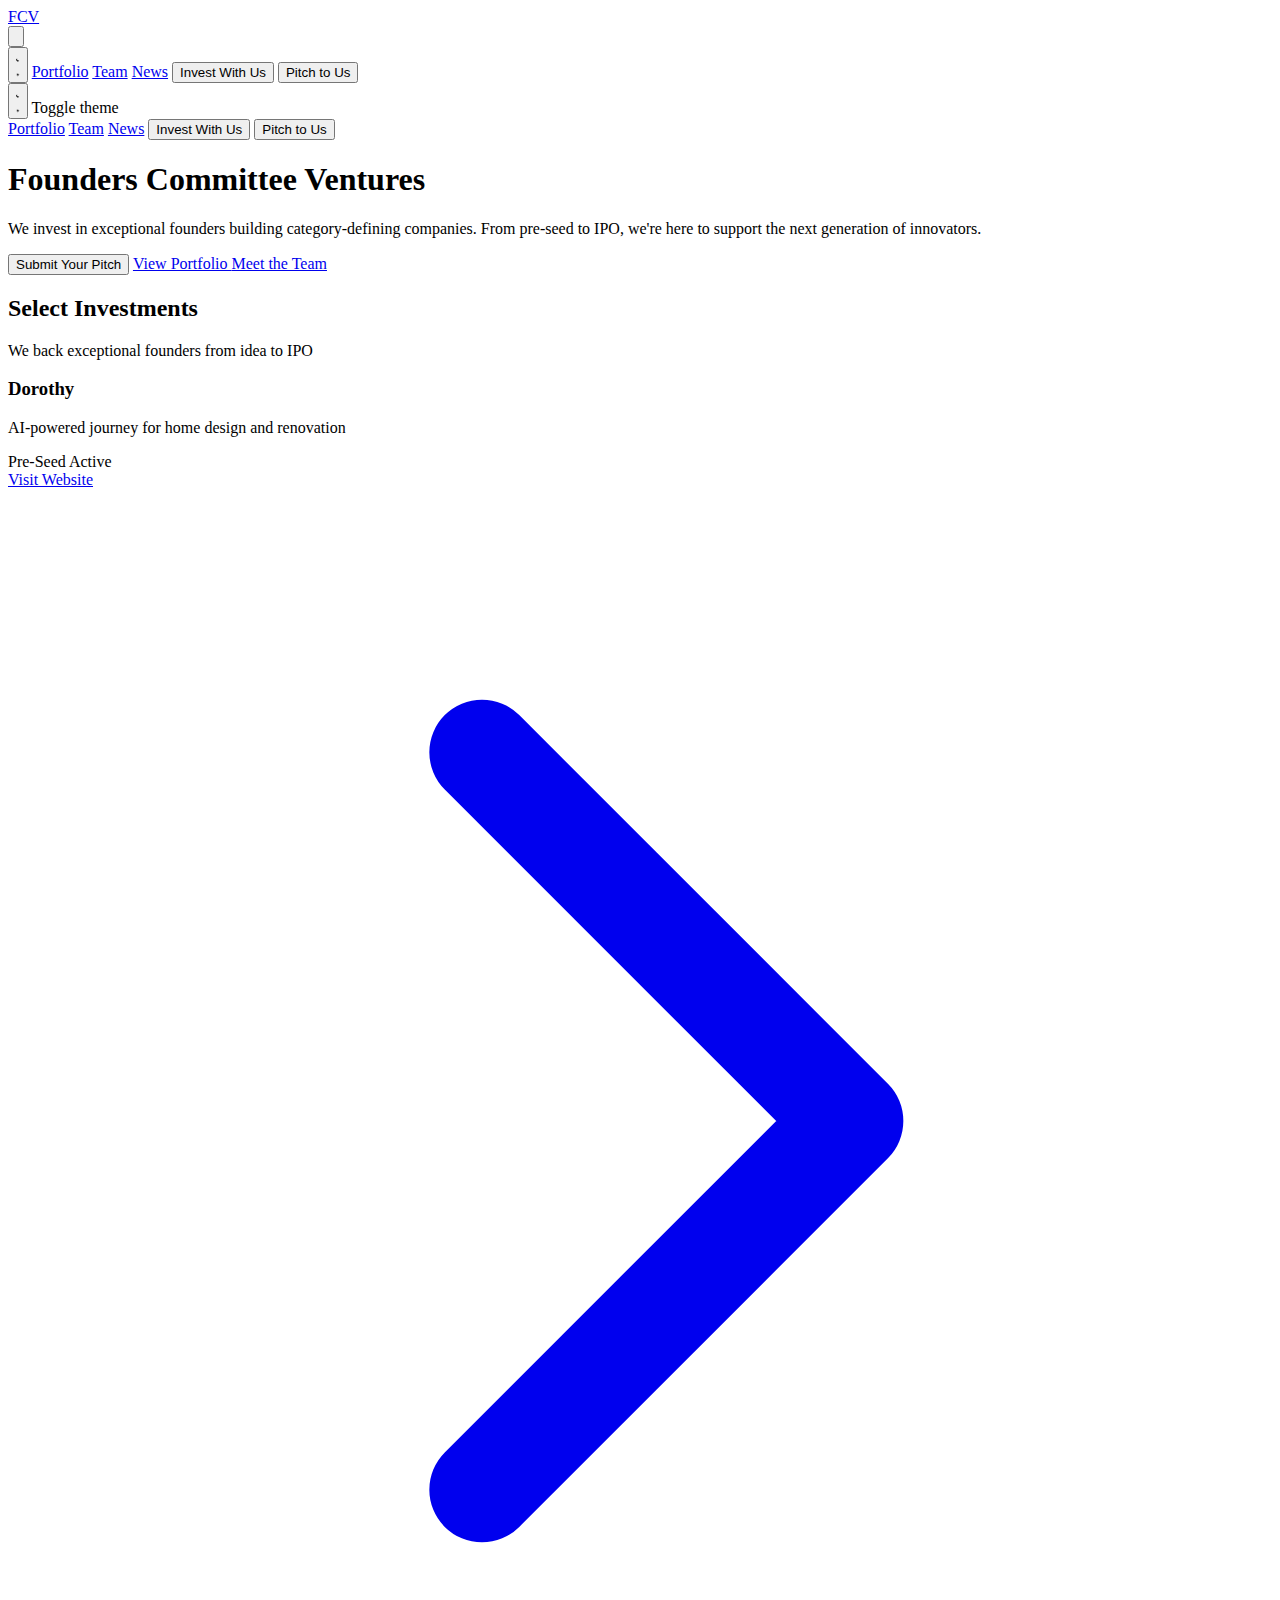
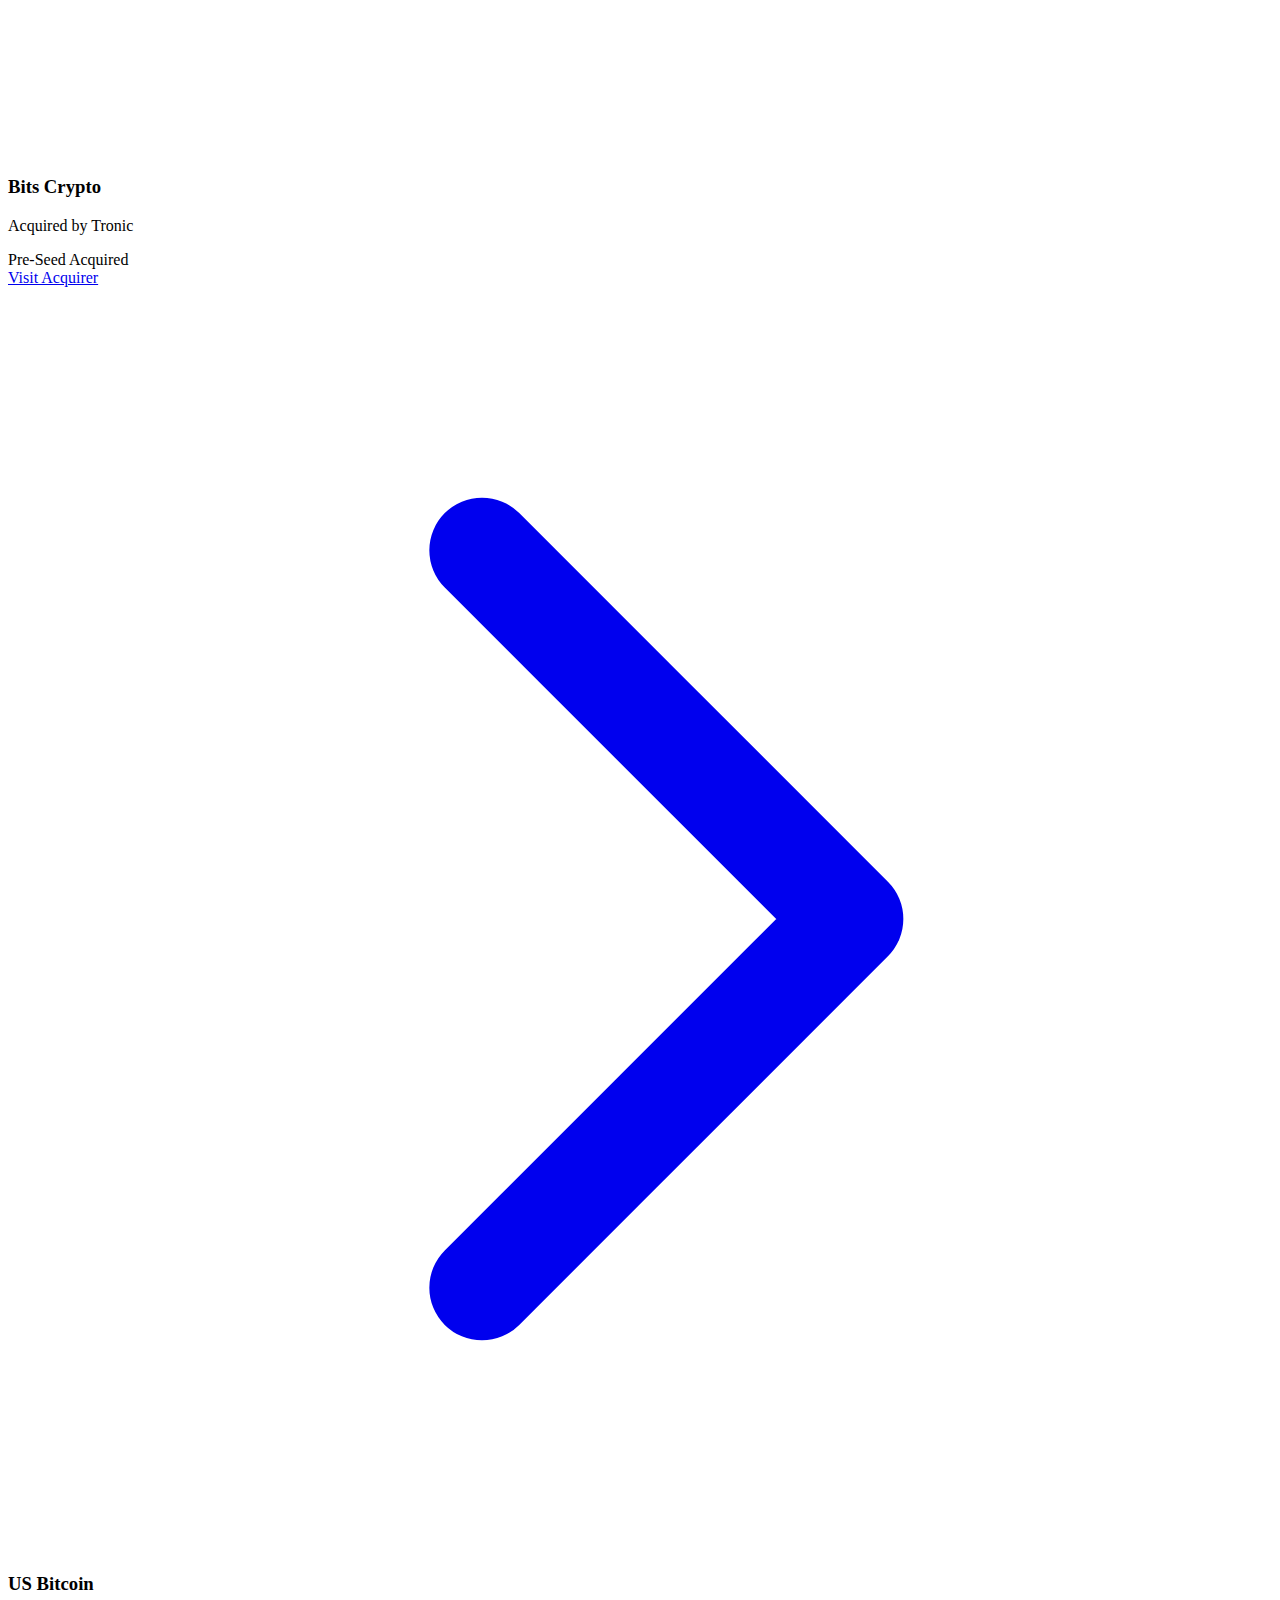
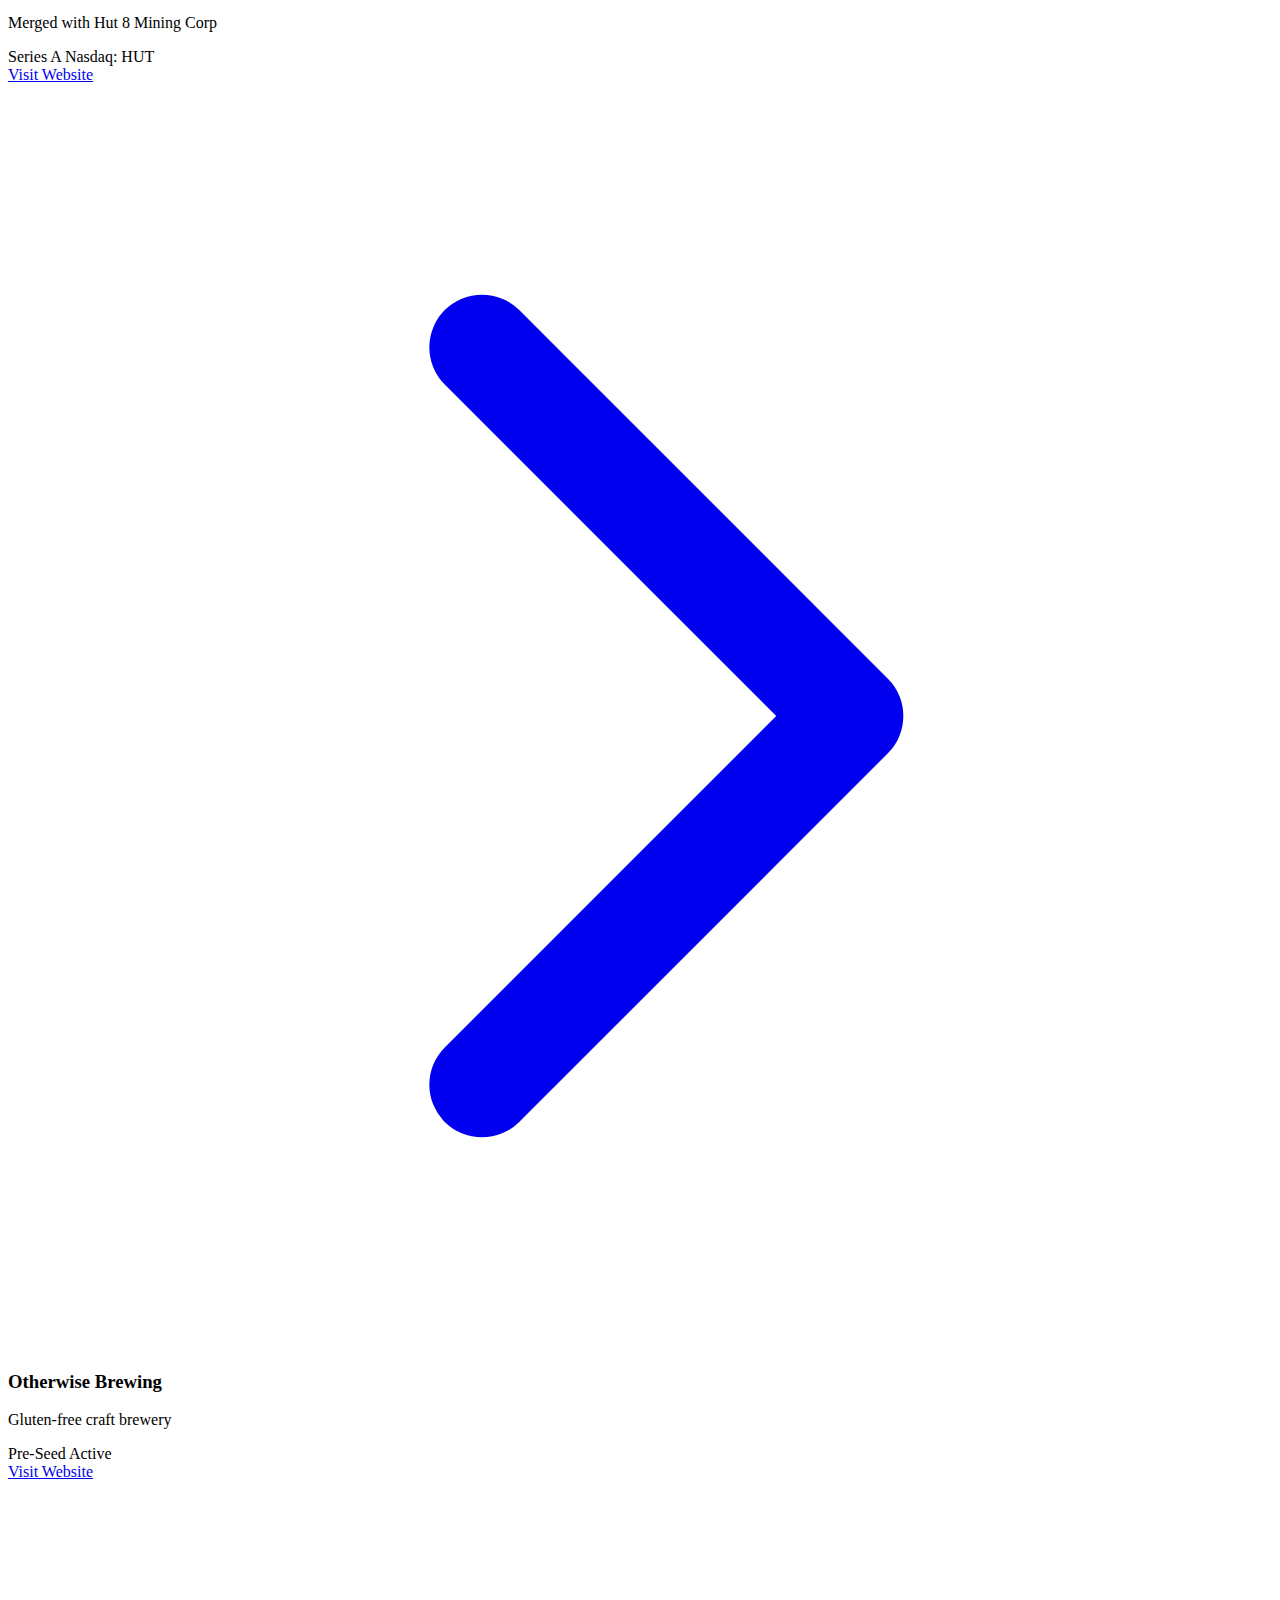
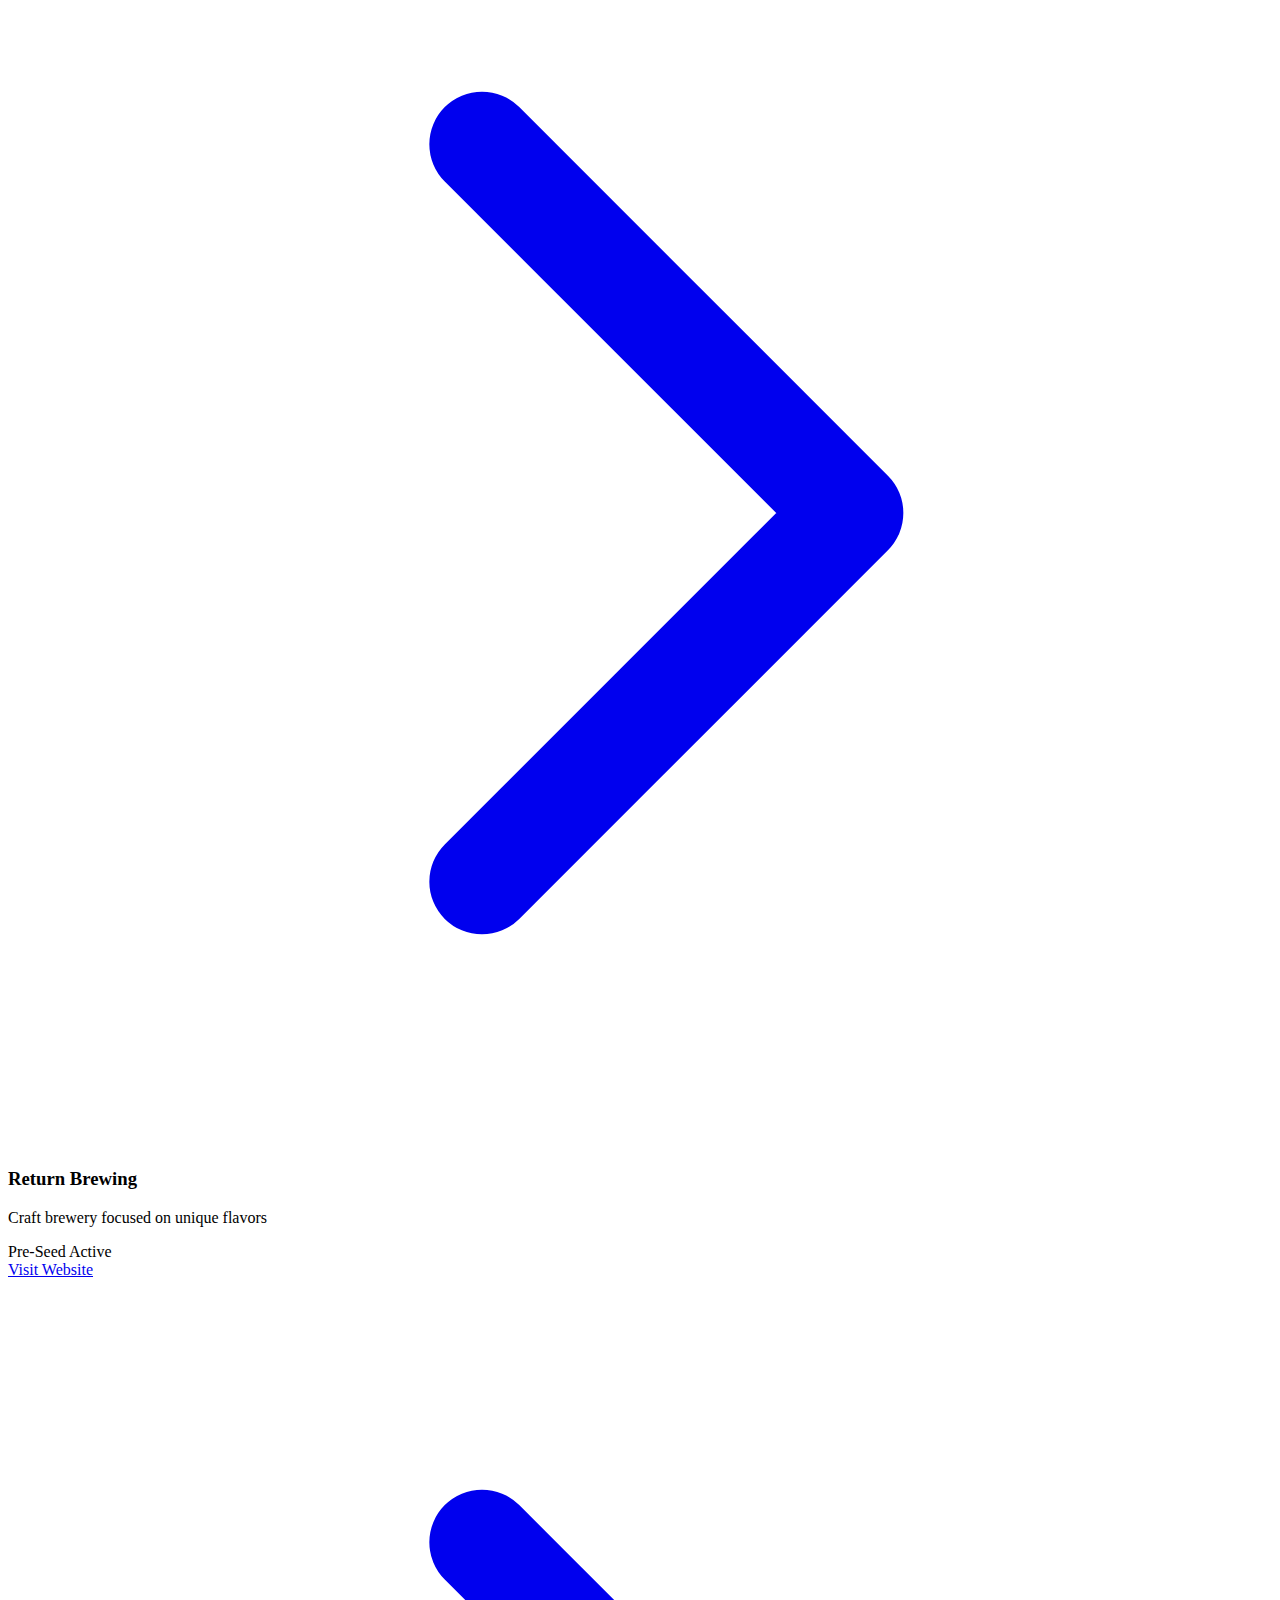
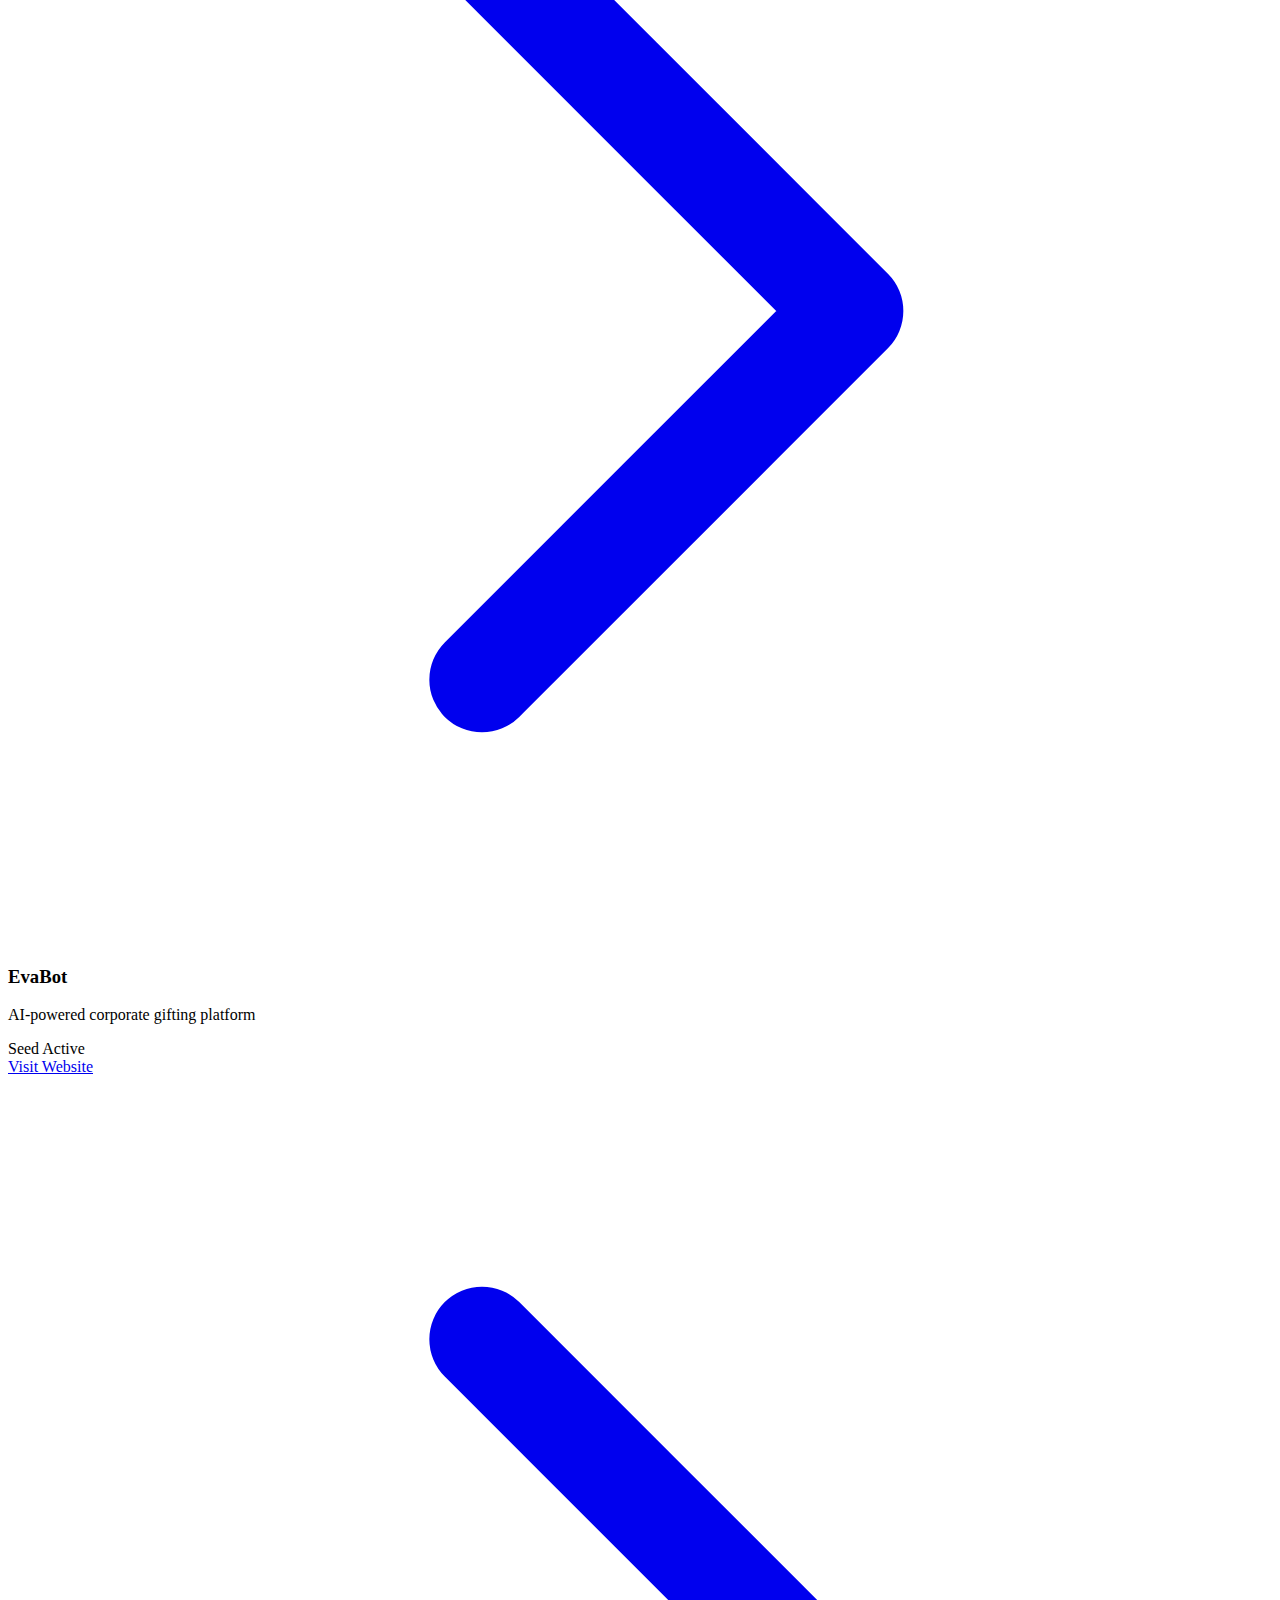
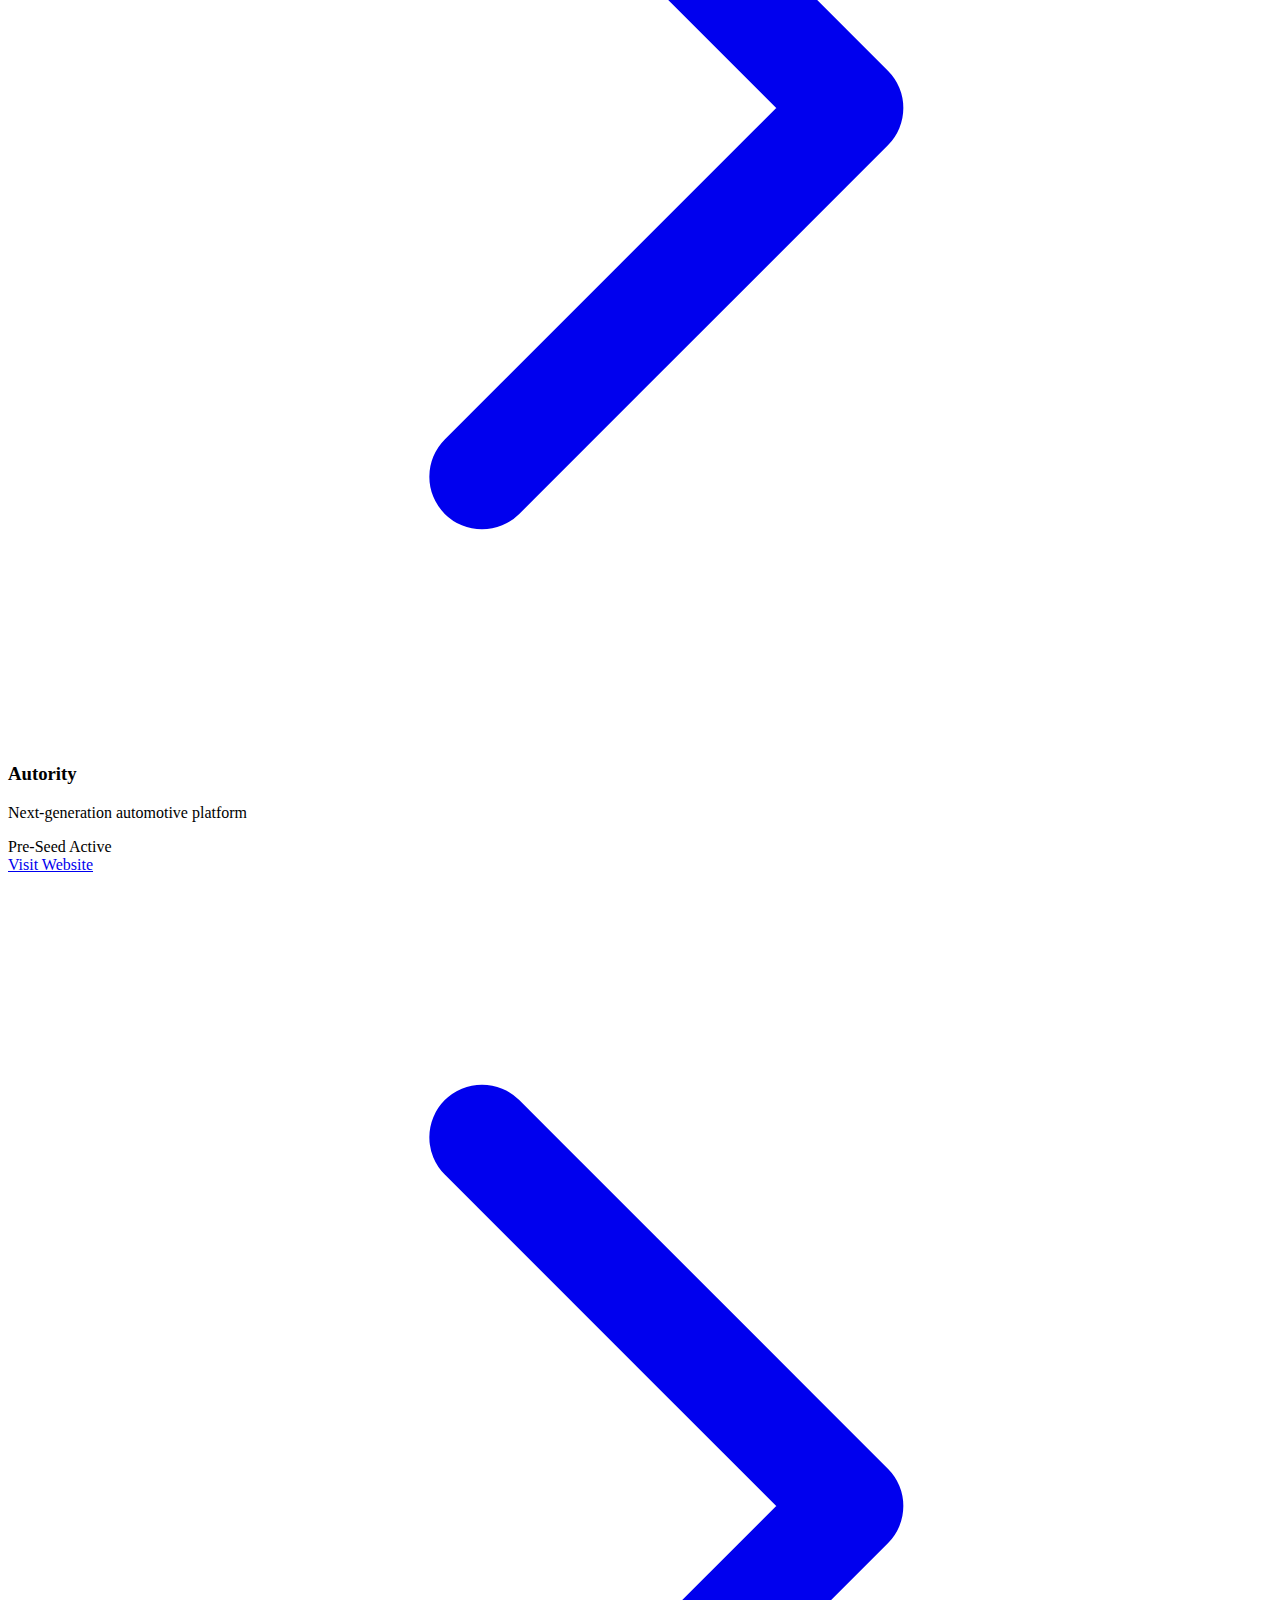
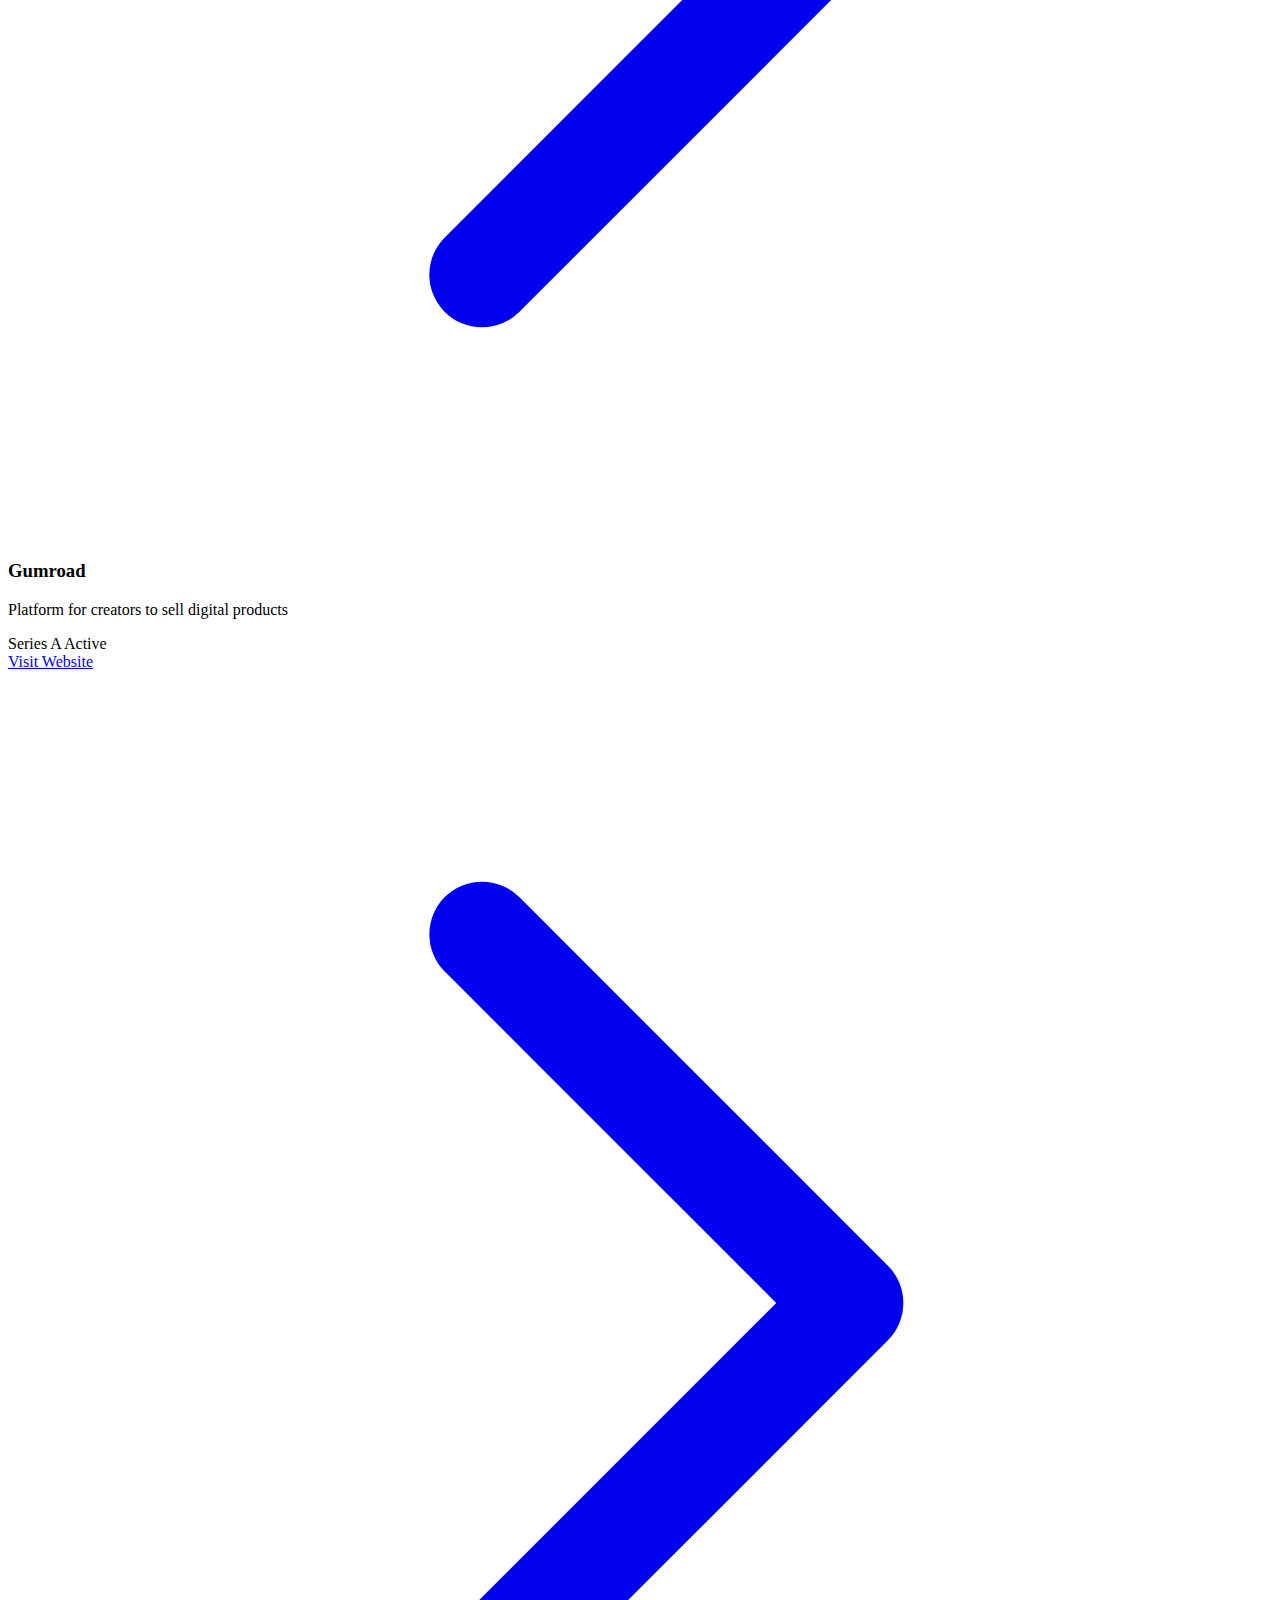
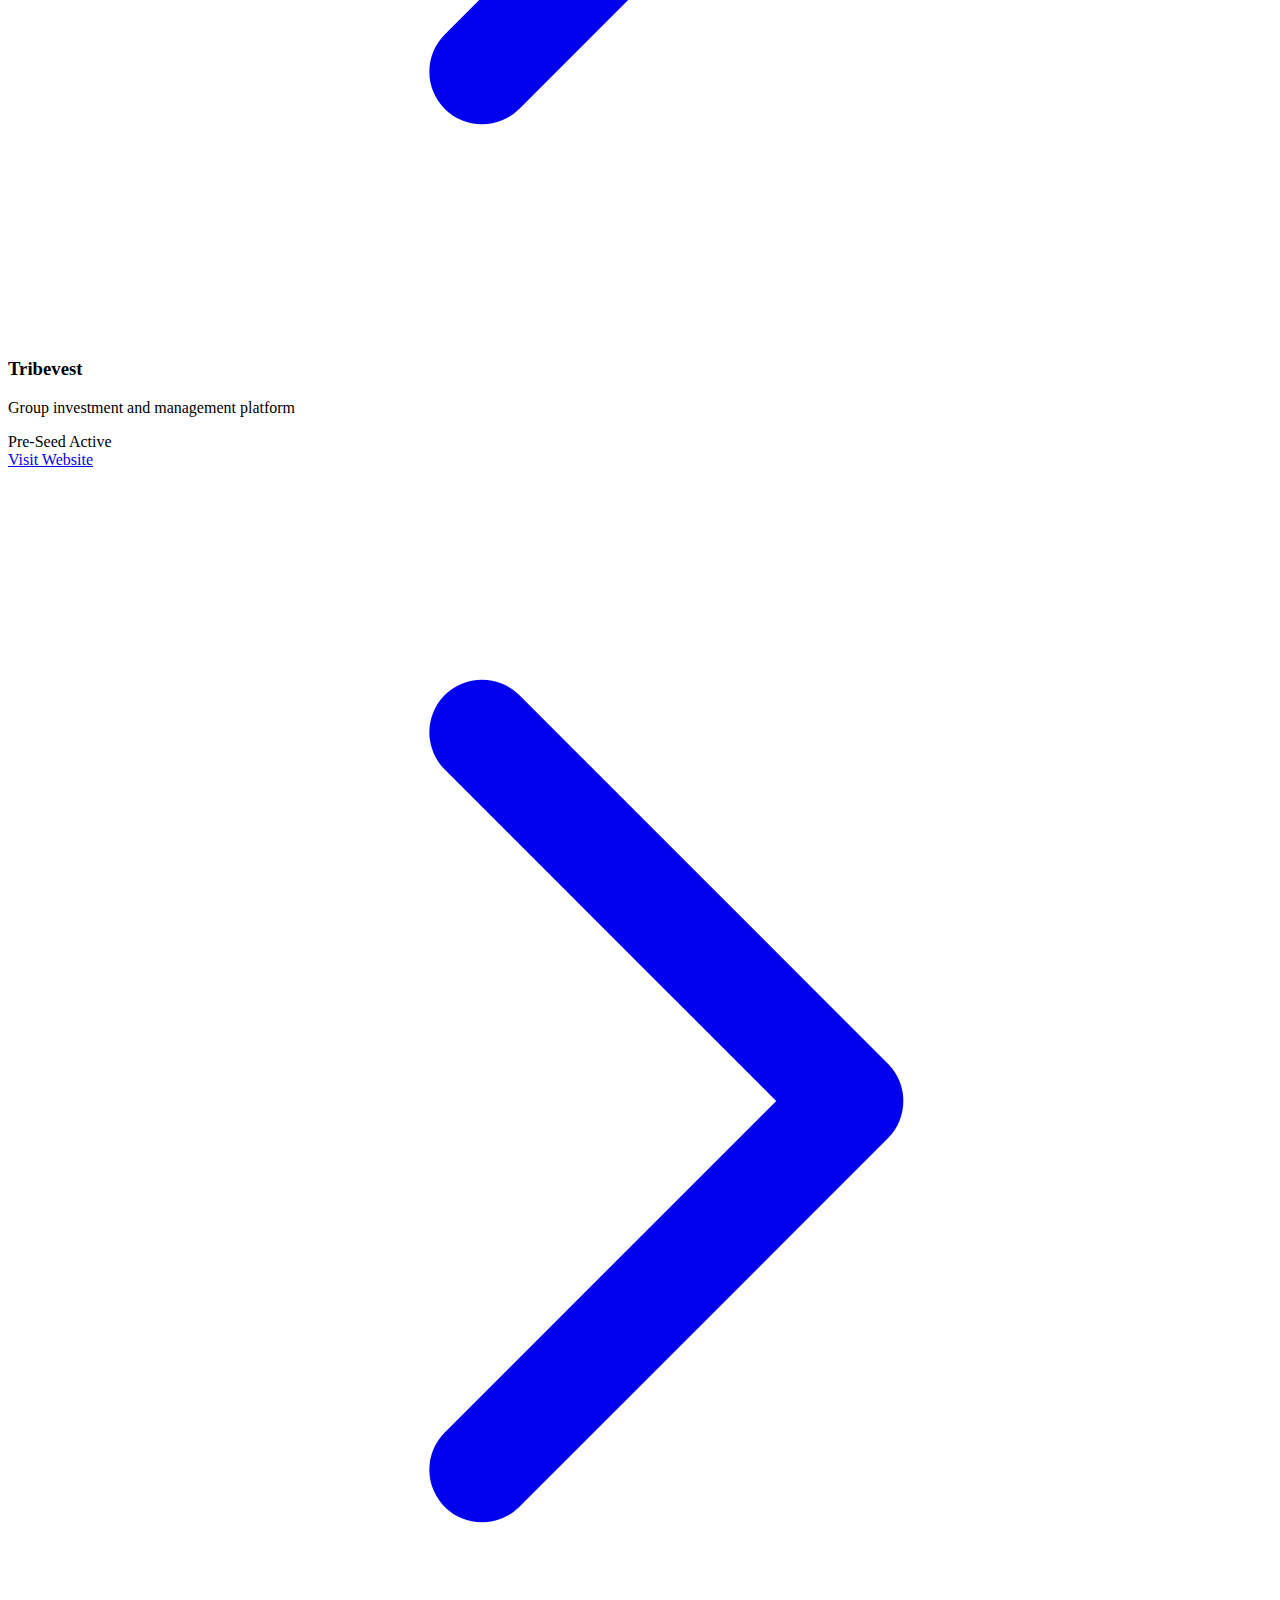
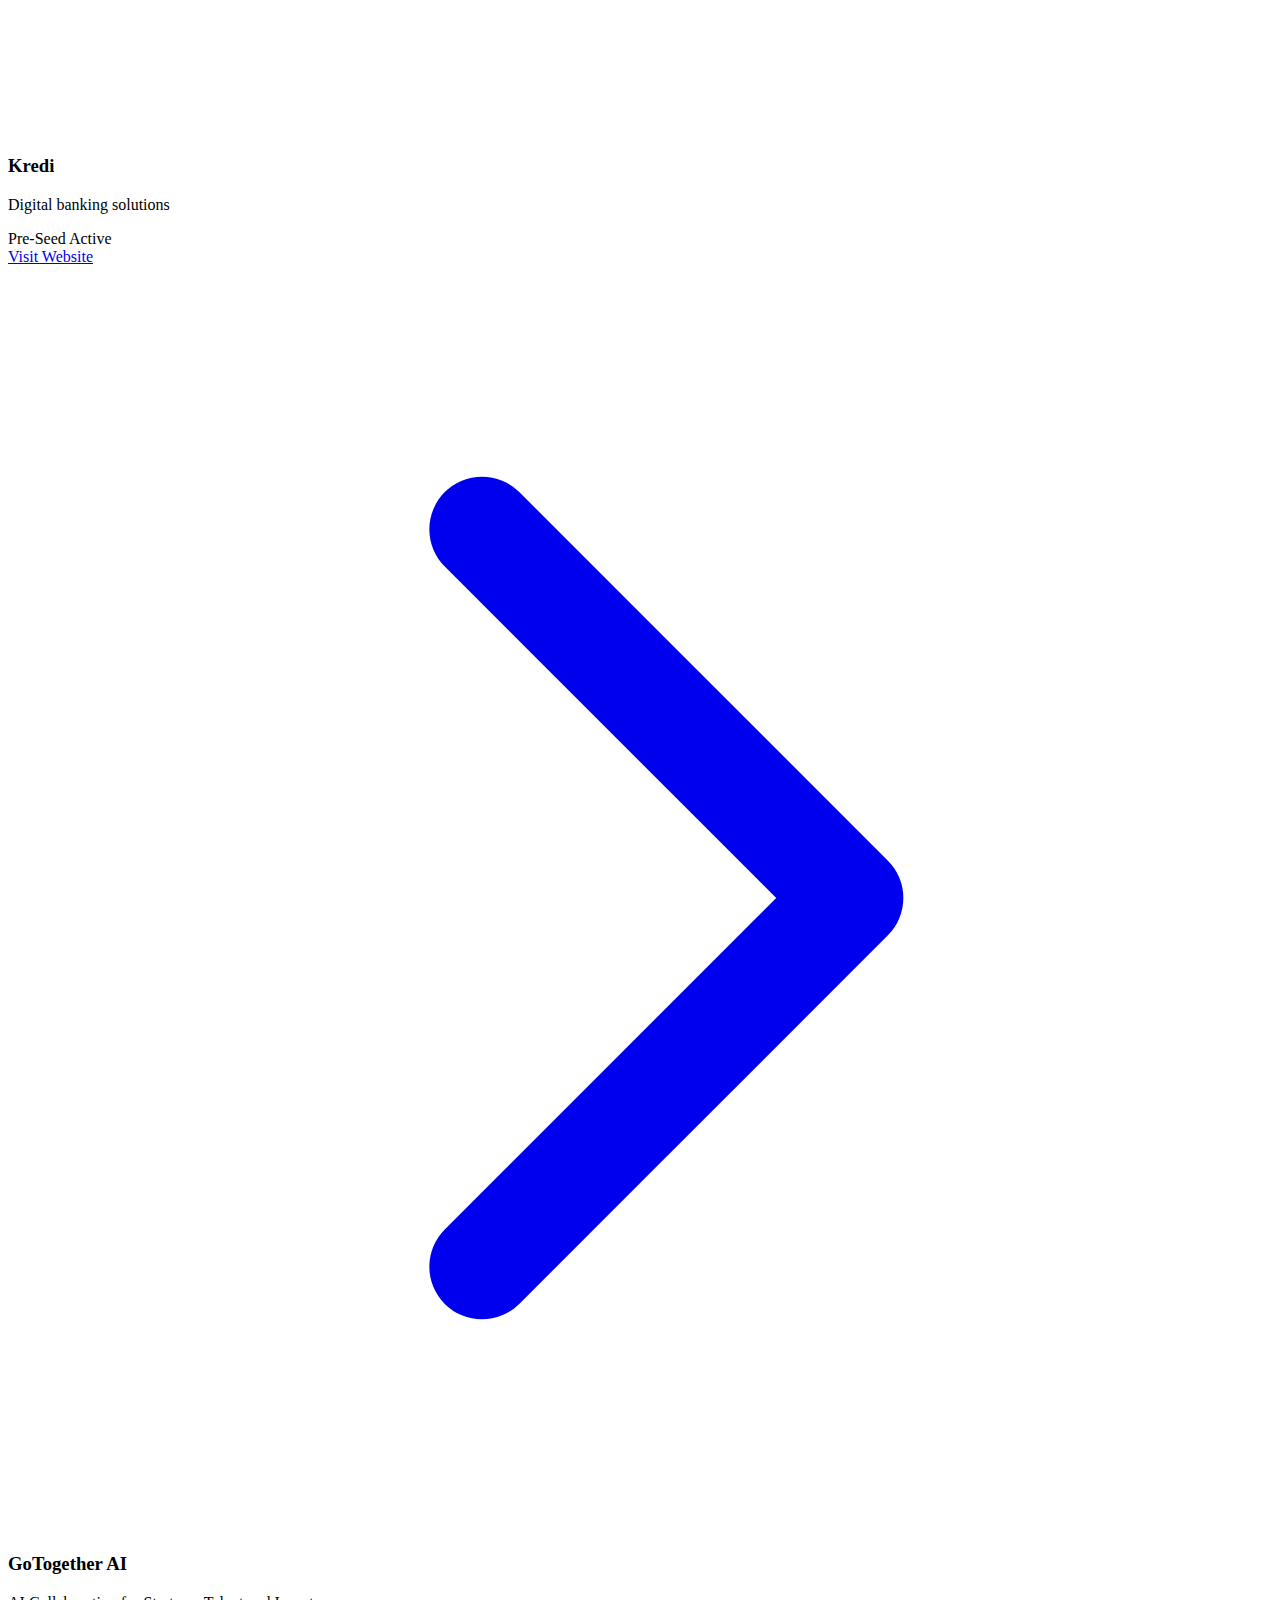
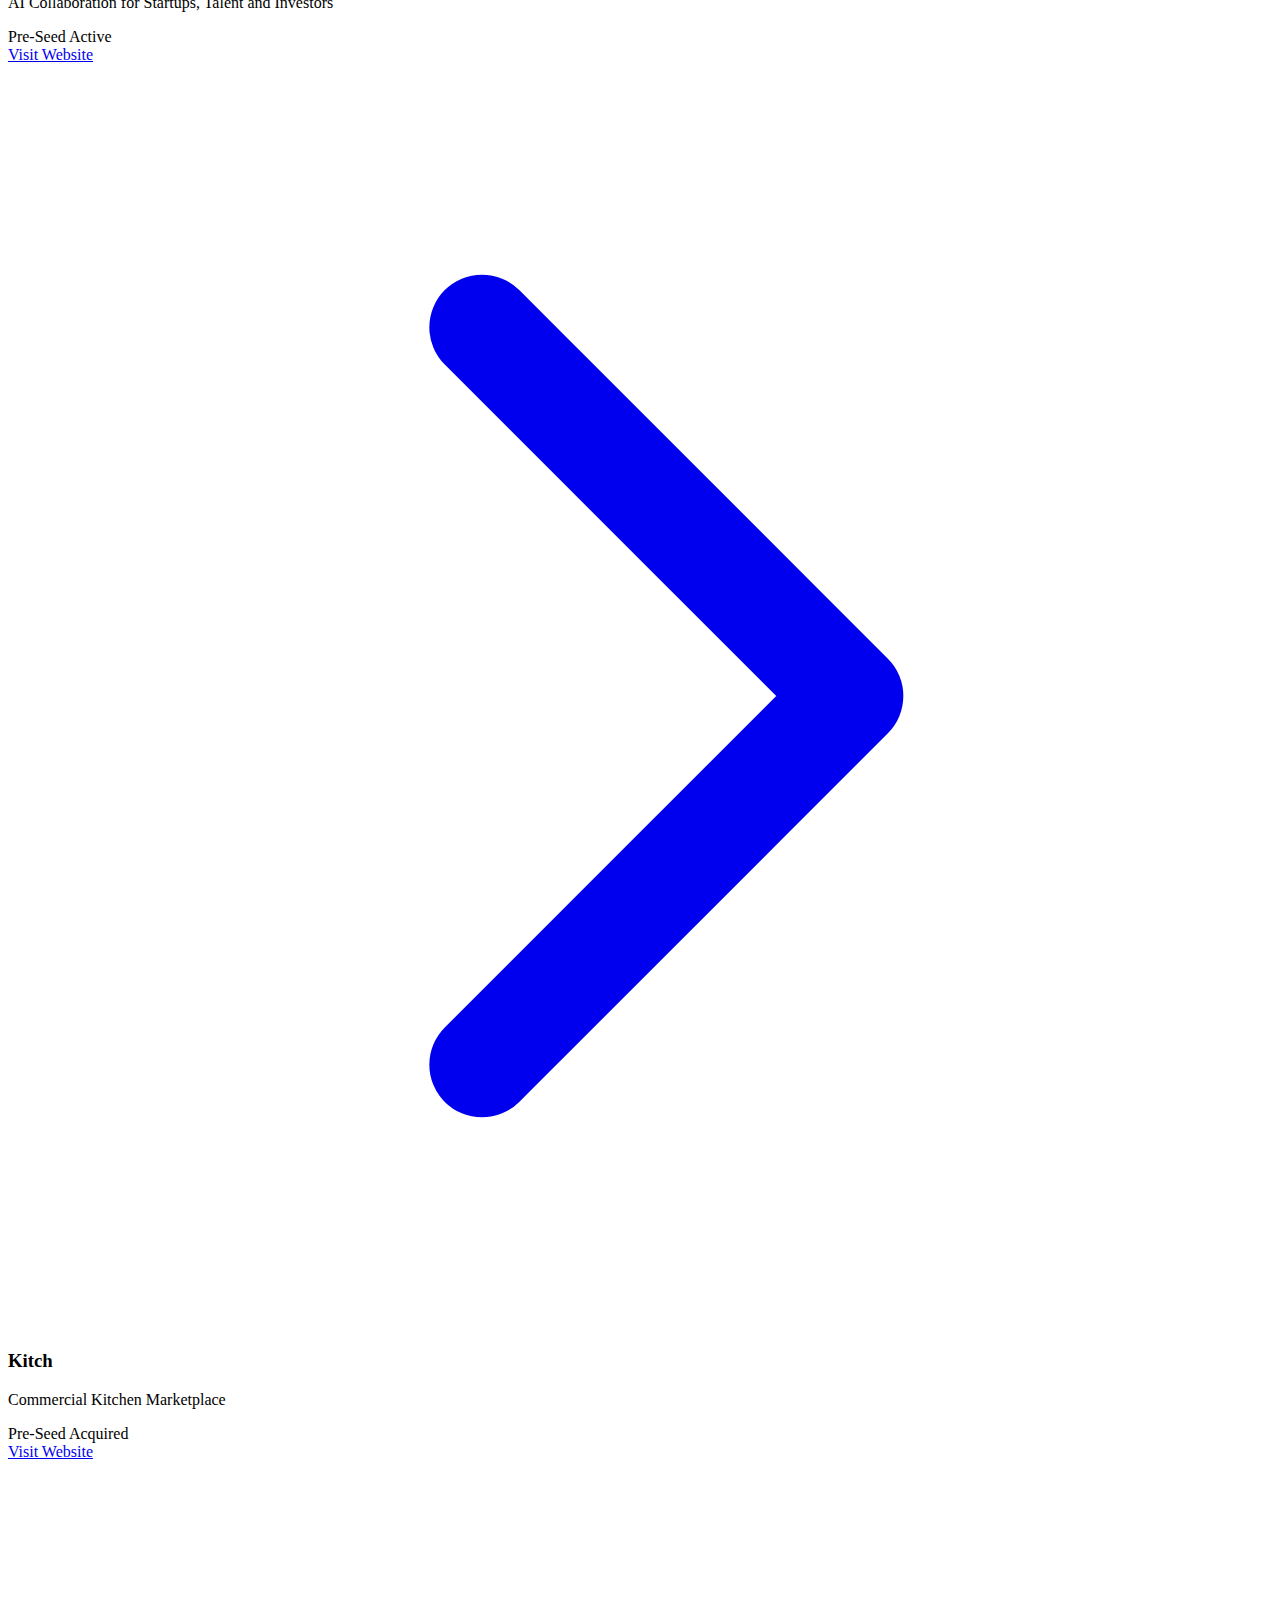
==== commit aa7aba10: "feat: implement dynamic loading of portfolio and team data with new JavaScript functionality" ====
--- a/index.html
+++ b/index.html
@@ -174,321 +174,8 @@
                 <p class="text-xl text-gray-600 dark:text-gray-300 max-w-2xl mx-auto mb-12">We back exceptional founders from idea to IPO
                 </p>
             </div>
-            <div class="grid grid-cols-1 md:grid-cols-2 lg:grid-cols-3 gap-8">
-                <div
-                    class="bg-white dark:bg-gray-800 rounded-xl shadow-lg overflow-hidden hover:shadow-2xl transition-shadow duration-300 transform hover:-translate-y-1">
-                    <div class="p-8">
-                        <h3 class="text-2xl font-semibold text-gray-900 dark:text-white mb-3">Dorothy</h3>
-                        <p class="text-gray-600 dark:text-gray-300 mb-4">AI-powered journey for home design and renovation</p>
-                        <div class="space-y-2">
-                            <span
-                                class="inline-block px-3 py-1 text-sm font-medium bg-purple-100 text-purple-800 rounded-full mr-2">Pre-Seed</span>
-                            <span
-                                class="inline-block px-3 py-1 text-sm font-medium bg-green-100 text-green-800 rounded-full">Active</span>
-                        </div>
-                    </div>
-                    <div class="px-8 pb-6">
-                        <a href="https://hidorothy.com" target="_blank" rel="noopener noreferrer"
-                            class="text-blue-600 dark:text-blue-400 hover:text-blue-800 dark:hover:text-blue-300 font-medium flex items-center">
-                            Visit Website <svg class="w-4 h-4 ml-2" fill="none" stroke="currentColor"
-                                viewBox="0 0 24 24">
-                                <path stroke-linecap="round" stroke-linejoin="round" stroke-width="2" d="M9 5l7 7-7 7">
-                                </path>
-                            </svg>
-                        </a>
-                    </div>
-                </div>
-
-                <div
-                    class="bg-white dark:bg-gray-800 rounded-xl shadow-lg overflow-hidden hover:shadow-2xl transition-shadow duration-300 transform hover:-translate-y-1">
-                    <div class="p-8">
-                        <h3 class="text-2xl font-semibold text-gray-900 dark:text-white mb-3">Bits Crypto</h3>
-                        <p class="text-gray-600 dark:text-gray-300 mb-4">Acquired by Tronic</p>
-                        <div class="space-y-2">
-                            <span
-                                class="inline-block px-3 py-1 text-sm font-medium bg-purple-100 text-purple-800 rounded-full mr-2">Pre-Seed</span>
-                            <span
-                                class="inline-block px-3 py-1 text-sm font-medium bg-yellow-100 text-yellow-800 rounded-full">Acquired</span>
-                        </div>
-                    </div>
-                    <div class="px-8 pb-6">
-                        <a href="https://tronic.app" target="_blank" rel="noopener noreferrer"
-                            class="text-blue-600 dark:text-blue-400 hover:text-blue-800 dark:hover:text-blue-300 font-medium flex items-center">
-                            Visit Acquirer <svg class="w-4 h-4 ml-2" fill="none" stroke="currentColor"
-                                viewBox="0 0 24 24">
-                                <path stroke-linecap="round" stroke-linejoin="round" stroke-width="2" d="M9 5l7 7-7 7">
-                                </path>
-                            </svg>
-                        </a>
-                    </div>
-                </div>
-
-                <div
-                    class="bg-white dark:bg-gray-800 rounded-xl shadow-lg overflow-hidden hover:shadow-2xl transition-shadow duration-300 transform hover:-translate-y-1">
-                    <div class="p-8">
-                        <h3 class="text-2xl font-semibold text-gray-900 dark:text-white mb-3">US Bitcoin</h3>
-                        <p class="text-gray-600 dark:text-gray-300 mb-4">Merged with Hut 8 Mining Corp</p>
-                        <div class="space-y-2">
-                            <span
-                                class="inline-block px-3 py-1 text-sm font-medium bg-blue-100 text-blue-800 rounded-full mr-2">Series
-                                A</span>
-                            <span
-                                class="inline-block px-3 py-1 text-sm font-medium bg-pink-100 text-pink-800 rounded-full">Nasdaq:
-                                HUT</span>
-                        </div>
-                    </div>
-                    <div class="px-8 pb-6">
-                        <a href="https://hut8.io" target="_blank" rel="noopener noreferrer"
-                            class="text-blue-600 dark:text-blue-400 hover:text-blue-800 dark:hover:text-blue-300 font-medium flex items-center">
-                            Visit Website <svg class="w-4 h-4 ml-2" fill="none" stroke="currentColor"
-                                viewBox="0 0 24 24">
-                                <path stroke-linecap="round" stroke-linejoin="round" stroke-width="2" d="M9 5l7 7-7 7">
-                                </path>
-                            </svg>
-                        </a>
-                    </div>
-                </div>
-
-                <div
-                    class="bg-white dark:bg-gray-800 rounded-xl shadow-lg overflow-hidden hover:shadow-2xl transition-shadow duration-300 transform hover:-translate-y-1">
-                    <div class="p-8">
-                        <h3 class="text-2xl font-semibold text-gray-900 dark:text-white mb-3">Otherwise Brewing</h3>
-                        <p class="text-gray-600 dark:text-gray-300 mb-4">Gluten-free craft brewery</p>
-                        <div class="space-y-2">
-                            <span
-                                class="inline-block px-3 py-1 text-sm font-medium bg-purple-100 text-purple-800 rounded-full mr-2">Pre-Seed</span>
-                            <span
-                                class="inline-block px-3 py-1 text-sm font-medium bg-green-100 text-green-800 rounded-full">Active</span>
-                        </div>
-                    </div>
-                    <div class="px-8 pb-6">
-                        <a href="https://www.otherwisebrewing.com" target="_blank" rel="noopener noreferrer"
-                            class="text-blue-600 dark:text-blue-400 hover:text-blue-800 dark:hover:text-blue-300 font-medium flex items-center">
-                            Visit Website <svg class="w-4 h-4 ml-2" fill="none" stroke="currentColor"
-                                viewBox="0 0 24 24">
-                                <path stroke-linecap="round" stroke-linejoin="round" stroke-width="2" d="M9 5l7 7-7 7">
-                                </path>
-                            </svg>
-                        </a>
-                    </div>
-                </div>
-
-                <div
-                    class="bg-white dark:bg-gray-800 rounded-xl shadow-lg overflow-hidden hover:shadow-2xl transition-shadow duration-300 transform hover:-translate-y-1">
-                    <div class="p-8">
-                        <h3 class="text-2xl font-semibold text-gray-900 dark:text-white mb-3">Return Brewing</h3>
-                        <p class="text-gray-600 dark:text-gray-300 mb-4">Craft brewery focused on unique flavors</p>
-                        <div class="space-y-2">
-                            <span
-                                class="inline-block px-3 py-1 text-sm font-medium bg-purple-100 text-purple-800 rounded-full mr-2">Pre-Seed</span>
-                            <span
-                                class="inline-block px-3 py-1 text-sm font-medium bg-green-100 text-green-800 rounded-full">Active</span>
-                        </div>
-                    </div>
-                    <div class="px-8 pb-6">
-                        <a href="https://returnbrewing.com" target="_blank" rel="noopener noreferrer"
-                            class="text-blue-600 dark:text-blue-400 hover:text-blue-800 dark:hover:text-blue-300 font-medium flex items-center">
-                            Visit Website <svg class="w-4 h-4 ml-2" fill="none" stroke="currentColor"
-                                viewBox="0 0 24 24">
-                                <path stroke-linecap="round" stroke-linejoin="round" stroke-width="2" d="M9 5l7 7-7 7">
-                                </path>
-                            </svg>
-                        </a>
-                    </div>
-                </div>
-
-                <div
-                    class="bg-white dark:bg-gray-800 rounded-xl shadow-lg overflow-hidden hover:shadow-2xl transition-shadow duration-300 transform hover:-translate-y-1">
-                    <div class="p-8">
-                        <h3 class="text-2xl font-semibold text-gray-900 dark:text-white mb-3">EvaBot</h3>
-                        <p class="text-gray-600 dark:text-gray-300 mb-4">AI-powered corporate gifting platform</p>
-                        <div class="space-y-2">
-                            <span
-                                class="inline-block px-3 py-1 text-sm font-medium bg-indigo-100 text-indigo-800 rounded-full mr-2">Seed</span>
-                            <span
-                                class="inline-block px-3 py-1 text-sm font-medium bg-green-100 text-green-800 rounded-full">Active</span>
-                        </div>
-                    </div>
-                    <div class="px-8 pb-6">
-                        <a href="https://evabot.com" target="_blank" rel="noopener noreferrer"
-                            class="text-blue-600 dark:text-blue-400 hover:text-blue-800 dark:hover:text-blue-300 font-medium flex items-center">
-                            Visit Website <svg class="w-4 h-4 ml-2" fill="none" stroke="currentColor"
-                                viewBox="0 0 24 24">
-                                <path stroke-linecap="round" stroke-linejoin="round" stroke-width="2" d="M9 5l7 7-7 7">
-                                </path>
-                            </svg>
-                        </a>
-                    </div>
-                </div>
-
-                <div
-                    class="bg-white dark:bg-gray-800 rounded-xl shadow-lg overflow-hidden hover:shadow-2xl transition-shadow duration-300 transform hover:-translate-y-1">
-                    <div class="p-8">
-                        <h3 class="text-2xl font-semibold text-gray-900 dark:text-white mb-3">Autority</h3>
-                        <p class="text-gray-600 dark:text-gray-300 mb-4">Next-generation automotive platform</p>
-                        <div class="space-y-2">
-                            <span
-                                class="inline-block px-3 py-1 text-sm font-medium bg-purple-100 text-purple-800 rounded-full mr-2">Pre-Seed</span>
-                            <span
-                                class="inline-block px-3 py-1 text-sm font-medium bg-green-100 text-green-800 rounded-full">Active</span>
-                        </div>
-                    </div>
-                    <div class="px-8 pb-6">
-                        <a href="https://autority.io" target="_blank" rel="noopener noreferrer"
-                            class="text-blue-600 dark:text-blue-400 hover:text-blue-800 dark:hover:text-blue-300 font-medium flex items-center">
-                            Visit Website <svg class="w-4 h-4 ml-2" fill="none" stroke="currentColor"
-                                viewBox="0 0 24 24">
-                                <path stroke-linecap="round" stroke-linejoin="round" stroke-width="2" d="M9 5l7 7-7 7">
-                                </path>
-                            </svg>
-                        </a>
-                    </div>
-                </div>
-
-                <div
-                    class="bg-white dark:bg-gray-800 rounded-xl shadow-lg overflow-hidden hover:shadow-2xl transition-shadow duration-300 transform hover:-translate-y-1">
-                    <div class="p-8">
-                        <h3 class="text-2xl font-semibold text-gray-900 dark:text-white mb-3">Gumroad</h3>
-                        <p class="text-gray-600 dark:text-gray-300 mb-4">Platform for creators to sell digital products</p>
-                        <div class="space-y-2">
-                            <span
-                                class="inline-block px-3 py-1 text-sm font-medium bg-blue-100 text-blue-800 rounded-full mr-2">Series
-                                A</span>
-                            <span
-                                class="inline-block px-3 py-1 text-sm font-medium bg-green-100 text-green-800 rounded-full">Active</span>
-                        </div>
-                    </div>
-                    <div class="px-8 pb-6">
-                        <a href="https://gumroad.com" target="_blank" rel="noopener noreferrer"
-                            class="text-blue-600 dark:text-blue-400 hover:text-blue-800 dark:hover:text-blue-300 font-medium flex items-center">
-                            Visit Website <svg class="w-4 h-4 ml-2" fill="none" stroke="currentColor"
-                                viewBox="0 0 24 24">
-                                <path stroke-linecap="round" stroke-linejoin="round" stroke-width="2" d="M9 5l7 7-7 7">
-                                </path>
-                            </svg>
-                        </a>
-                    </div>
-                </div>
-
-                <div
-                    class="bg-white dark:bg-gray-800 rounded-xl shadow-lg overflow-hidden hover:shadow-2xl transition-shadow duration-300 transform hover:-translate-y-1">
-                    <div class="p-8">
-                        <h3 class="text-2xl font-semibold text-gray-900 dark:text-white mb-3">Tribevest</h3>
-                        <p class="text-gray-600 dark:text-gray-300 mb-4">Group investment and management platform</p>
-                        <div class="space-y-2">
-                            <span
-                                class="inline-block px-3 py-1 text-sm font-medium bg-purple-100 text-purple-800 rounded-full mr-2">Pre-Seed</span>
-                            <span
-                                class="inline-block px-3 py-1 text-sm font-medium bg-green-100 text-green-800 rounded-full">Active</span>
-                        </div>
-                    </div>
-                    <div class="px-8 pb-6">
-                        <a href="https://tribevest.com" target="_blank" rel="noopener noreferrer"
-                            class="text-blue-600 dark:text-blue-400 hover:text-blue-800 dark:hover:text-blue-300 font-medium flex items-center">
-                            Visit Website <svg class="w-4 h-4 ml-2" fill="none" stroke="currentColor"
-                                viewBox="0 0 24 24">
-                                <path stroke-linecap="round" stroke-linejoin="round" stroke-width="2" d="M9 5l7 7-7 7">
-                                </path>
-                            </svg>
-                        </a>
-                    </div>
-                </div>
-
-                <div
-                    class="bg-white dark:bg-gray-800 rounded-xl shadow-lg overflow-hidden hover:shadow-2xl transition-shadow duration-300 transform hover:-translate-y-1">
-                    <div class="p-8">
-                        <h3 class="text-2xl font-semibold text-gray-900 dark:text-white mb-3">Kredi</h3>
-                        <p class="text-gray-600 dark:text-gray-300 mb-4">Digital banking solutions</p>
-                        <div class="space-y-2">
-                            <span
-                                class="inline-block px-3 py-1 text-sm font-medium bg-purple-100 text-purple-800 rounded-full mr-2">Pre-Seed</span>
-                            <span
-                                class="inline-block px-3 py-1 text-sm font-medium bg-green-100 text-green-800 rounded-full">Active</span>
-                        </div>
-                    </div>
-                    <div class="px-8 pb-6">
-                        <a href="https://thekredibank.com" target="_blank" rel="noopener noreferrer"
-                            class="text-blue-600 dark:text-blue-400 hover:text-blue-800 dark:hover:text-blue-300 font-medium flex items-center">
-                            Visit Website <svg class="w-4 h-4 ml-2" fill="none" stroke="currentColor"
-                                viewBox="0 0 24 24">
-                                <path stroke-linecap="round" stroke-linejoin="round" stroke-width="2" d="M9 5l7 7-7 7">
-                                </path>
-                            </svg>
-                        </a>
-                    </div>
-                </div>
-
-                <div
-                    class="bg-white dark:bg-gray-800 rounded-xl shadow-lg overflow-hidden hover:shadow-2xl transition-shadow duration-300 transform hover:-translate-y-1">
-                    <div class="p-8">
-                        <h3 class="text-2xl font-semibold text-gray-900 dark:text-white mb-3">Together AI</h3>
-                        <p class="text-gray-600 dark:text-gray-300 mb-4">AI Collaboration for Startups, Talent and Investors</p>
-                        <div class="space-y-2">
-                            <span
-                                class="inline-block px-3 py-1 text-sm font-medium bg-purple-100 text-purple-800 rounded-full mr-2">Pre-Seed</span>
-                            <span
-                                class="inline-block px-3 py-1 text-sm font-medium bg-green-100 text-green-800 rounded-full">Active</span>
-                        </div>
-                    </div>
-                    <div class="px-8 pb-6">
-                        <a href="https://gotogether.ai" target="_blank" rel="noopener noreferrer"
-                            class="text-blue-600 dark:text-blue-400 hover:text-blue-800 dark:hover:text-blue-300 font-medium flex items-center">
-                            Visit Website <svg class="w-4 h-4 ml-2" fill="none" stroke="currentColor"
-                                viewBox="0 0 24 24">
-                                <path stroke-linecap="round" stroke-linejoin="round" stroke-width="2" d="M9 5l7 7-7 7">
-                                </path>
-                            </svg>
-                        </a>
-                    </div>
-                </div>
-
-                <div
-                    class="bg-white dark:bg-gray-800 rounded-xl shadow-lg overflow-hidden hover:shadow-2xl transition-shadow duration-300 transform hover:-translate-y-1">
-                    <div class="p-8">
-                        <h3 class="text-2xl font-semibold text-gray-900 dark:text-white mb-3">Kitch</h3>
-                        <p class="text-gray-600 dark:text-gray-300 mb-4">Commercial Kitchen Marketplace</p>
-                        <div class="space-y-2">
-                            <span
-                                class="inline-block px-3 py-1 text-sm font-medium bg-purple-100 text-purple-800 rounded-full mr-2">Pre-Seed</span>
-                            <span
-                                class="inline-block px-3 py-1 text-sm font-medium bg-yellow-100 text-yellow-800 rounded-full">Acquired</span>
-                        </div>
-                    </div>
-                    <div class="px-8 pb-6">
-                        <a href="http://usekitch.com" target="_blank" rel="noopener noreferrer"
-                            class="text-blue-600 dark:text-blue-400 hover:text-blue-800 dark:hover:text-blue-300 font-medium flex items-center">
-                            Visit Website <svg class="w-4 h-4 ml-2" fill="none" stroke="currentColor"
-                                viewBox="0 0 24 24">
-                                <path stroke-linecap="round" stroke-linejoin="round" stroke-width="2" d="M9 5l7 7-7 7">
-                                </path>
-                            </svg>
-                        </a>
-                    </div>
-                </div>
-
-                <div
-                    class="bg-white dark:bg-gray-800 rounded-xl shadow-lg overflow-hidden hover:shadow-2xl transition-shadow duration-300 transform hover:-translate-y-1">
-                    <div class="p-8">
-                        <h3 class="text-2xl font-semibold text-gray-900 dark:text-white mb-3">Tembo Health</h3>
-                        <p class="text-gray-600 dark:text-gray-300 mb-4">Specialized dementia care platform for seniors</p>
-                        <div class="space-y-2">
-                            <span
-                                class="inline-block px-3 py-1 text-sm font-medium bg-indigo-100 text-indigo-800 rounded-full mr-2">Seed</span>
-                            <span
-                                class="inline-block px-3 py-1 text-sm font-medium bg-green-100 text-green-800 rounded-full">Active</span>
-                        </div>
-                    </div>
-                    <div class="px-8 pb-6">
-                        <a href="https://tembo.health" target="_blank" rel="noopener noreferrer"
-                            class="text-blue-600 dark:text-blue-400 hover:text-blue-800 dark:hover:text-blue-300 font-medium flex items-center">
-                            Visit Website <svg class="w-4 h-4 ml-2" fill="none" stroke="currentColor"
-                                viewBox="0 0 24 24">
-                                <path stroke-linecap="round" stroke-linejoin="round" stroke-width="2" d="M9 5l7 7-7 7">
-                                </path>
-                            </svg>
-                        </a>
-                    </div>
-                </div>
+            <div id="portfolio-grid" class="grid grid-cols-1 md:grid-cols-2 lg:grid-cols-3 gap-8">
+                <!-- Portfolio items will be dynamically loaded here -->
             </div>
         </section>
 
@@ -502,171 +189,8 @@
                     <p class="text-xl text-gray-600 dark:text-gray-300 max-w-2xl mx-auto">We are experienced engineers, investors, and
                         operators helping founders build category-defining companies</p>
                 </div>
-                <div class="grid grid-cols-1 md:grid-cols-2 lg:grid-cols-3 gap-12">
-                    <div class="text-center">
-                        <div class="relative mb-6 inline-block">
-                            <div class="absolute inset-0 bg-blue-500 rounded-full opacity-10 transform -rotate-6"></div>
-                            <img src="https://ui-avatars.com/api/?name=Daniel+Merja&background=0D8ABC&color=fff"
-                                alt="Daniel Merja"
-                                class="relative w-48 h-48 rounded-full object-cover border-4 border-white shadow-lg">
-                        </div>
-                        <h3 class="text-2xl font-semibold text-gray-900 dark:text-white mb-2">Daniel Merja</h3>
-                        <p class="text-lg text-blue-600 dark:text-blue-400 mb-3">General Partner</p>
-                        <div class="flex flex-wrap justify-center gap-2 mb-4">
-                            <span class="px-2 py-1 bg-blue-50 dark:bg-blue-900/30 text-blue-600 dark:text-blue-400 rounded-full text-sm">AI/ML</span>
-                            <span class="px-2 py-1 bg-blue-50 dark:bg-blue-900/30 text-blue-600 dark:text-blue-400 rounded-full text-sm">FinTech</span>
-                            <span class="px-2 py-1 bg-blue-50 dark:bg-blue-900/30 text-blue-600 dark:text-blue-400 rounded-full text-sm">Enterprise</span>
-                            <span class="px-2 py-1 bg-blue-50 dark:bg-blue-900/30 text-blue-600 dark:text-blue-400 rounded-full text-sm">Infra</span>
-                        </div>
-                        <div class="flex justify-center space-x-4">
-                            <a href="https://www.linkedin.com/in/danielmerja/" target="_blank"
-                                class="text-gray-600 hover:text-blue-500 transition-colors">
-                                <i class="fab fa-linkedin text-2xl"></i>
-                            </a>
-                            <a href="https://twitter.com/danielmerja" target="_blank"
-                                class="text-gray-600 hover:text-blue-500 transition-colors">
-                                <i class="fa-brands fa-square-twitter text-2xl"></i>
-                            </a>
-                        </div>
-                    </div>
-
-                    <div class="text-center">
-                        <div class="relative mb-6 inline-block">
-                            <div class="absolute inset-0 bg-blue-500 rounded-full opacity-10 transform -rotate-6"></div>
-                            <img src="https://ui-avatars.com/api/?name=Michael+Bank&background=0D8ABC&color=fff"
-                                alt="Michael Bank"
-                                class="relative w-48 h-48 rounded-full object-cover border-4 border-white shadow-lg">
-                        </div>
-                        <h3 class="text-2xl font-semibold text-gray-900 dark:text-white mb-2">Michael Bank</h3>
-                        <p class="text-lg text-blue-600 dark:text-blue-400 mb-3">Partner</p>
-                        <div class="flex flex-wrap justify-center gap-2 mb-4">
-                            <span class="px-2 py-1 bg-blue-50 dark:bg-blue-900/30 text-blue-600 dark:text-blue-400 rounded-full text-sm">Fintech</span>
-                            <span class="px-2 py-1 bg-blue-50 dark:bg-blue-900/30 text-blue-600 dark:text-blue-400 rounded-full text-sm">AI/ML</span>
-                            <span
-                                class="px-2 py-1 bg-blue-50 dark:bg-blue-900/30 text-blue-600 dark:text-blue-400 rounded-full text-sm">EV/Infrastructure</span>
-                            <span class="px-2 py-1 bg-blue-50 dark:bg-blue-900/30 text-blue-600 dark:text-blue-400 rounded-full text-sm">Health/Bio</span>
-                        </div>
-                        <div class="flex justify-center space-x-4">
-                            <a href="https://www.linkedin.com/in/michaelbank1/" target="_blank"
-                                class="text-gray-600 hover:text-blue-500 transition-colors">
-                                <i class="fab fa-linkedin text-2xl"></i>
-                            </a>
-                            <a href="https://twitter.com/realmichaelbank" target="_blank"
-                                class="text-gray-600 hover:text-blue-500 transition-colors">
-                                <i class="fa-brands fa-square-twitter text-2xl"></i>
-                            </a>
-                        </div>
-                    </div>
-
-                    <div class="text-center">
-                        <div class="relative mb-6 inline-block">
-                            <div class="absolute inset-0 bg-blue-500 rounded-full opacity-10 transform -rotate-6"></div>
-                            <img src="https://ui-avatars.com/api/?name=Paytra+Gessler&background=0D8ABC&color=fff"
-                                alt="Paytra Gessler"
-                                class="relative w-48 h-48 rounded-full object-cover border-4 border-white shadow-lg">
-                        </div>
-                        <h3 class="text-2xl font-semibold text-gray-900 dark:text-white mb-2">Paytra Gessler</h3>
-                        <p class="text-lg text-blue-600 dark:text-blue-400 mb-3">Partner</p>
-                        <div class="flex flex-wrap justify-center gap-2 mb-4">
-                            <span class="px-2 py-1 bg-blue-50 dark:bg-blue-900/30 text-blue-600 dark:text-blue-400 rounded-full text-sm">Consumer</span>
-                            <span class="px-2 py-1 bg-blue-50 dark:bg-blue-900/30 text-blue-600 dark:text-blue-400 rounded-full text-sm">Music</span>
-                        </div>
-                        <div class="flex justify-center space-x-4">
-                            <a href="https://www.linkedin.com/in/paytragessler/" target="_blank"
-                                class="text-gray-600 hover:text-blue-500 transition-colors">
-                                <i class="fab fa-linkedin text-2xl"></i>
-                            </a>
-                            <a href="https://twitter.com/PaytraGessler" target="_blank"
-                                class="text-gray-600 hover:text-blue-500 transition-colors">
-                                <i class="fa-brands fa-square-twitter text-2xl"></i>
-                            </a>
-                            <a href="https://open.spotify.com/artist/2OG7pww56UaYyXIf6Agpeg?si=ZYyUSAgOT36rlCBAOcPTHA"
-                                target="_blank" class="text-gray-600 hover:text-blue-500 transition-colors">
-                                <i class="fab fa-spotify text-2xl"></i>
-                            </a>
-                        </div>
-                    </div>
-
-                    <div class="text-center">
-                        <div class="relative mb-6 inline-block">
-                            <div class="absolute inset-0 bg-blue-500 rounded-full opacity-10 transform -rotate-6"></div>
-                            <img src="https://ui-avatars.com/api/?name=Nicolas+Galang&background=0D8ABC&color=fff"
-                                alt="Nicolas Galang"
-                                class="relative w-48 h-48 rounded-full object-cover border-4 border-white shadow-lg">
-                        </div>
-                        <h3 class="text-2xl font-semibold text-gray-900 dark:text-white mb-2">Nicolas Galang</h3>
-                        <p class="text-lg text-blue-600 dark:text-blue-400 mb-3">Partner</p>
-                        <div class="flex flex-wrap justify-center gap-2 mb-4">
-                            <span class="px-2 py-1 bg-blue-50 dark:bg-blue-900/30 text-blue-600 dark:text-blue-400 rounded-full text-sm">AdTech</span>
-                            <span class="px-2 py-1 bg-blue-50 dark:bg-blue-900/30 text-blue-600 dark:text-blue-400 rounded-full text-sm">Consumer</span>
-                        </div>
-                        <div class="flex justify-center space-x-4">
-                            <a href="https://www.linkedin.com/in/n-galang/" target="_blank"
-                                class="text-gray-600 hover:text-blue-500 transition-colors">
-                                <i class="fab fa-linkedin text-2xl"></i>
-                            </a>
-                        </div>
-                    </div>
-
-                    <div class="text-center">
-                        <div class="relative mb-6 inline-block">
-                            <div class="absolute inset-0 bg-blue-500 rounded-full opacity-10 transform -rotate-6"></div>
-                            <img src="https://ui-avatars.com/api/?name=Jona+Scott&background=0D8ABC&color=fff"
-                                alt="Jona Scott"
-                                class="relative w-48 h-48 rounded-full object-cover border-4 border-white shadow-lg">
-                        </div>
-                        <h3 class="text-2xl font-semibold text-gray-900 dark:text-white mb-2">Jona Scott</h3>
-                        <p class="text-lg text-blue-600 dark:text-blue-400 mb-3">CTO</p>
-                        <div class="flex flex-wrap justify-center gap-2 mb-4">
-                            <span class="px-2 py-1 bg-blue-50 dark:bg-blue-900/30 text-blue-600 dark:text-blue-400 rounded-full text-sm">Infra</span>
-                            <span class="px-2 py-1 bg-blue-50 dark:bg-blue-900/30 text-blue-600 dark:text-blue-400 rounded-full text-sm">AI/ML</span>
-                        </div>
-                        <div class="flex justify-center space-x-4">
-                            <a href="https://www.linkedin.com/in/jona-scott/" target="_blank"
-                                class="text-gray-600 hover:text-blue-500 transition-colors">
-                                <i class="fab fa-linkedin text-2xl"></i>
-                            </a>
-                        </div>
-                    </div>
-
-                    <div class="text-center">
-                        <div class="relative mb-6 inline-block">
-                            <div class="absolute inset-0 bg-blue-500 rounded-full opacity-10 transform -rotate-6"></div>
-                            <img src="https://ui-avatars.com/api/?name=Teddy+Kozlowski&background=0D8ABC&color=fff"
-                                alt="Teddy Kozlowski"
-                                class="relative w-48 h-48 rounded-full object-cover border-4 border-white shadow-lg">
-                        </div>
-                        <h3 class="text-2xl font-semibold text-gray-900 dark:text-white mb-2">Teddy Kozlowski</h3>
-                        <p class="text-lg text-blue-600 dark:text-blue-400 mb-3">Partner</p>
-                        <div class="flex flex-wrap justify-center gap-2 mb-4">
-                            <span class="px-2 py-1 bg-blue-50 dark:bg-blue-900/30 text-blue-600 dark:text-blue-400 rounded-full text-sm">Web3</span>
-                            <span class="px-2 py-1 bg-blue-50 dark:bg-blue-900/30 text-blue-600 dark:text-blue-400 rounded-full text-sm">AI/ML</span>
-                            <span class="px-2 py-1 bg-blue-50 dark:bg-blue-900/30 text-blue-600 dark:text-blue-400 rounded-full text-sm">FinTech</span>
-                            <span class="px-2 py-1 bg-blue-50 dark:bg-blue-900/30 text-blue-600 dark:text-blue-400 rounded-full text-sm">Consumer</span>
-                        </div>
-                        <div class="flex justify-center space-x-4">
-                            <a href="https://www.linkedin.com/in/theodore-kozlowski/" target="_blank"
-                                class="text-gray-600 hover:text-blue-500 transition-colors">
-                                <i class="fab fa-linkedin text-2xl"></i>
-                            </a>
-                        </div>
-                    </div>
-
-                    <div class="text-center">
-                        <div class="relative mb-6 inline-block">
-                            <div class="absolute inset-0 bg-blue-500 rounded-full opacity-10 transform -rotate-6"></div>
-                            <img src="https://ui-avatars.com/api/?name=Jonathan+S&background=0D8ABC&color=fff"
-                                alt="Jonathan S."
-                                class="relative w-48 h-48 rounded-full object-cover border-4 border-white shadow-lg">
-                        </div>
-                        <h3 class="text-2xl font-semibold text-gray-900 dark:text-white mb-2">Jonathan S.</h3>
-                        <p class="text-lg text-blue-600 dark:text-blue-400 mb-3">Partner</p>
-                        <div class="flex flex-wrap justify-center gap-2 mb-4">
-                            <span class="px-2 py-1 bg-blue-50 dark:bg-blue-900/30 text-blue-600 dark:text-blue-400 rounded-full text-sm">FinTech</span>
-                            <span class="px-2 py-1 bg-blue-50 dark:bg-blue-900/30 text-blue-600 dark:text-blue-400 rounded-full text-sm">Web3</span>
-                            <span class="px-2 py-1 bg-blue-50 dark:bg-blue-900/30 text-blue-600 dark:text-blue-400 rounded-full text-sm">Consumer</span>
-                        </div>
-                    </div>
+                <div id="team-grid" class="grid grid-cols-1 md:grid-cols-2 lg:grid-cols-3 gap-12">
+                    <!-- Team members will be dynamically loaded here -->
                 </div>
             </div>
         </section>
@@ -777,6 +301,8 @@
 
     <script src="fcv_ai.js"></script>
     <script src="snake.js"></script>
+    <script src="portfolio.js"></script>
+    <script src="team.js"></script>
     <script>
         const mobileMenuButton = document.getElementById('mobile-menu-button');
         const mobileMenu = document.getElementById('mobile-menu');
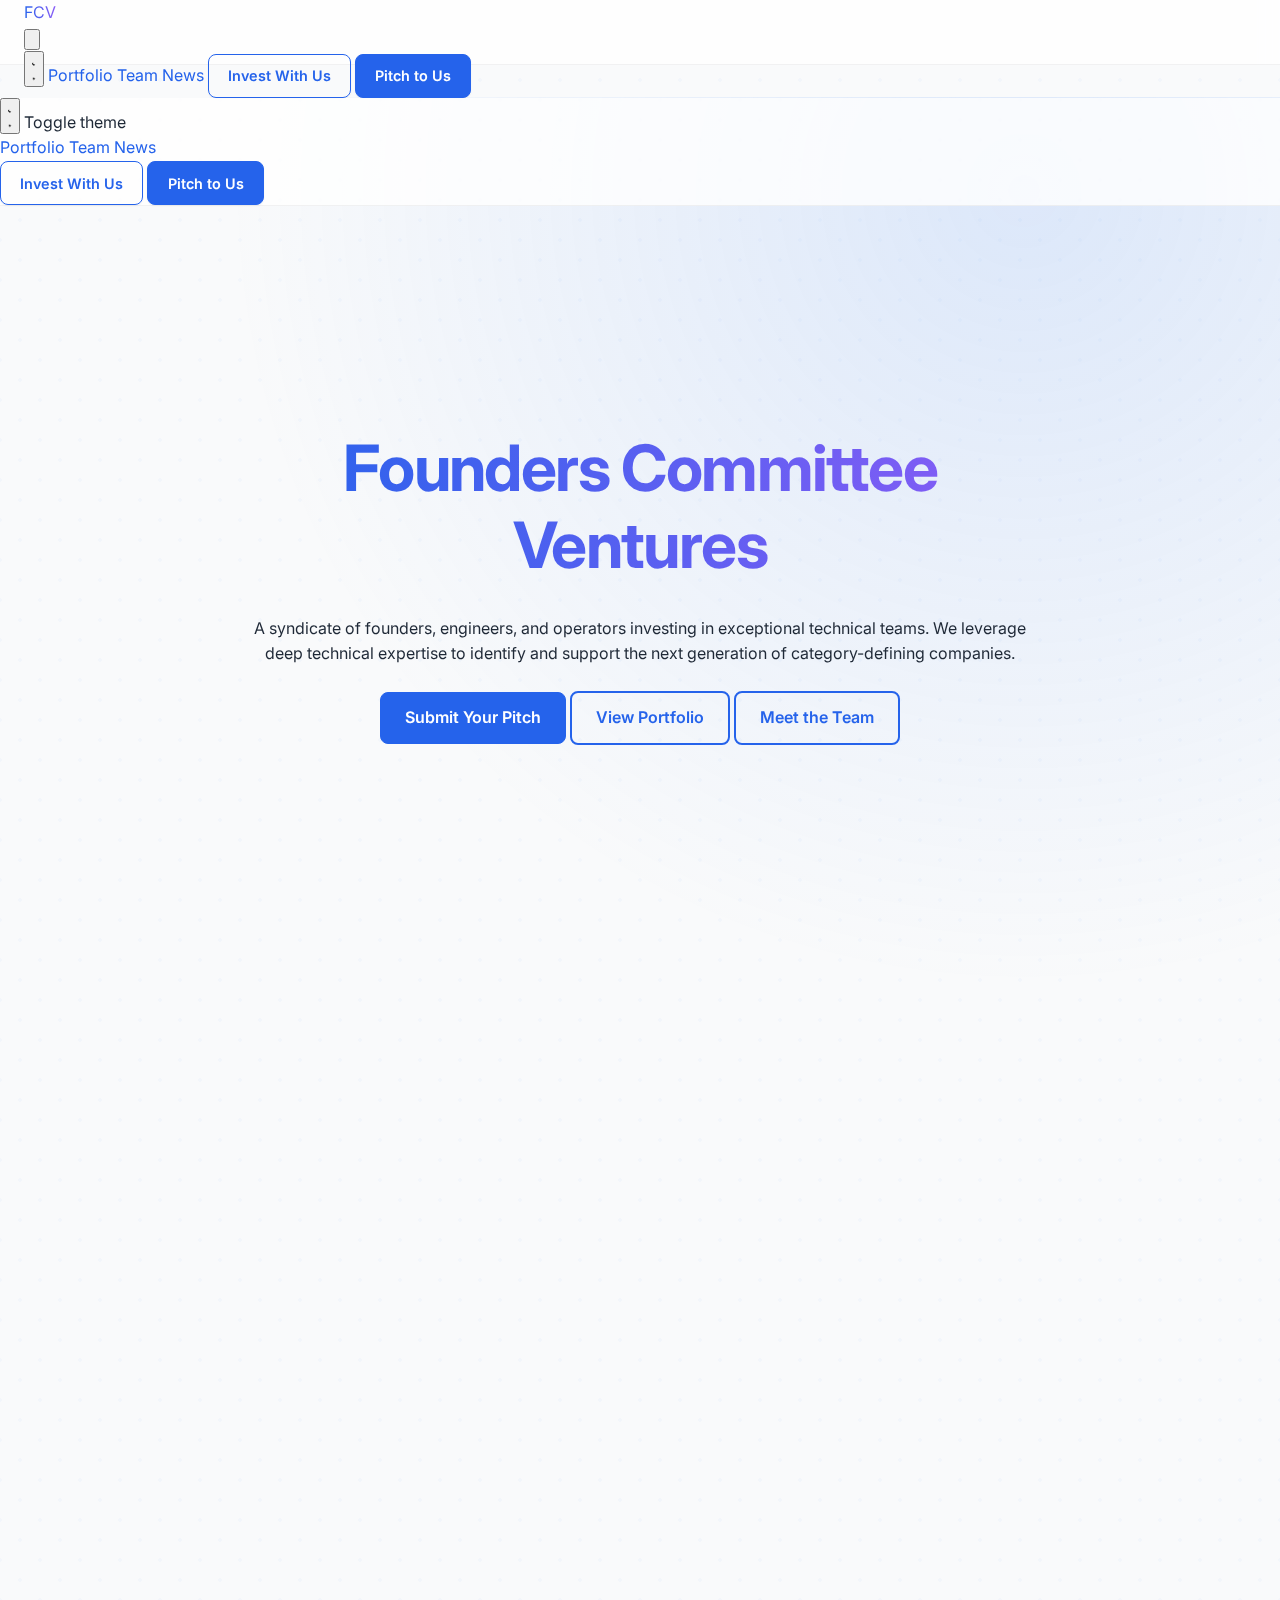
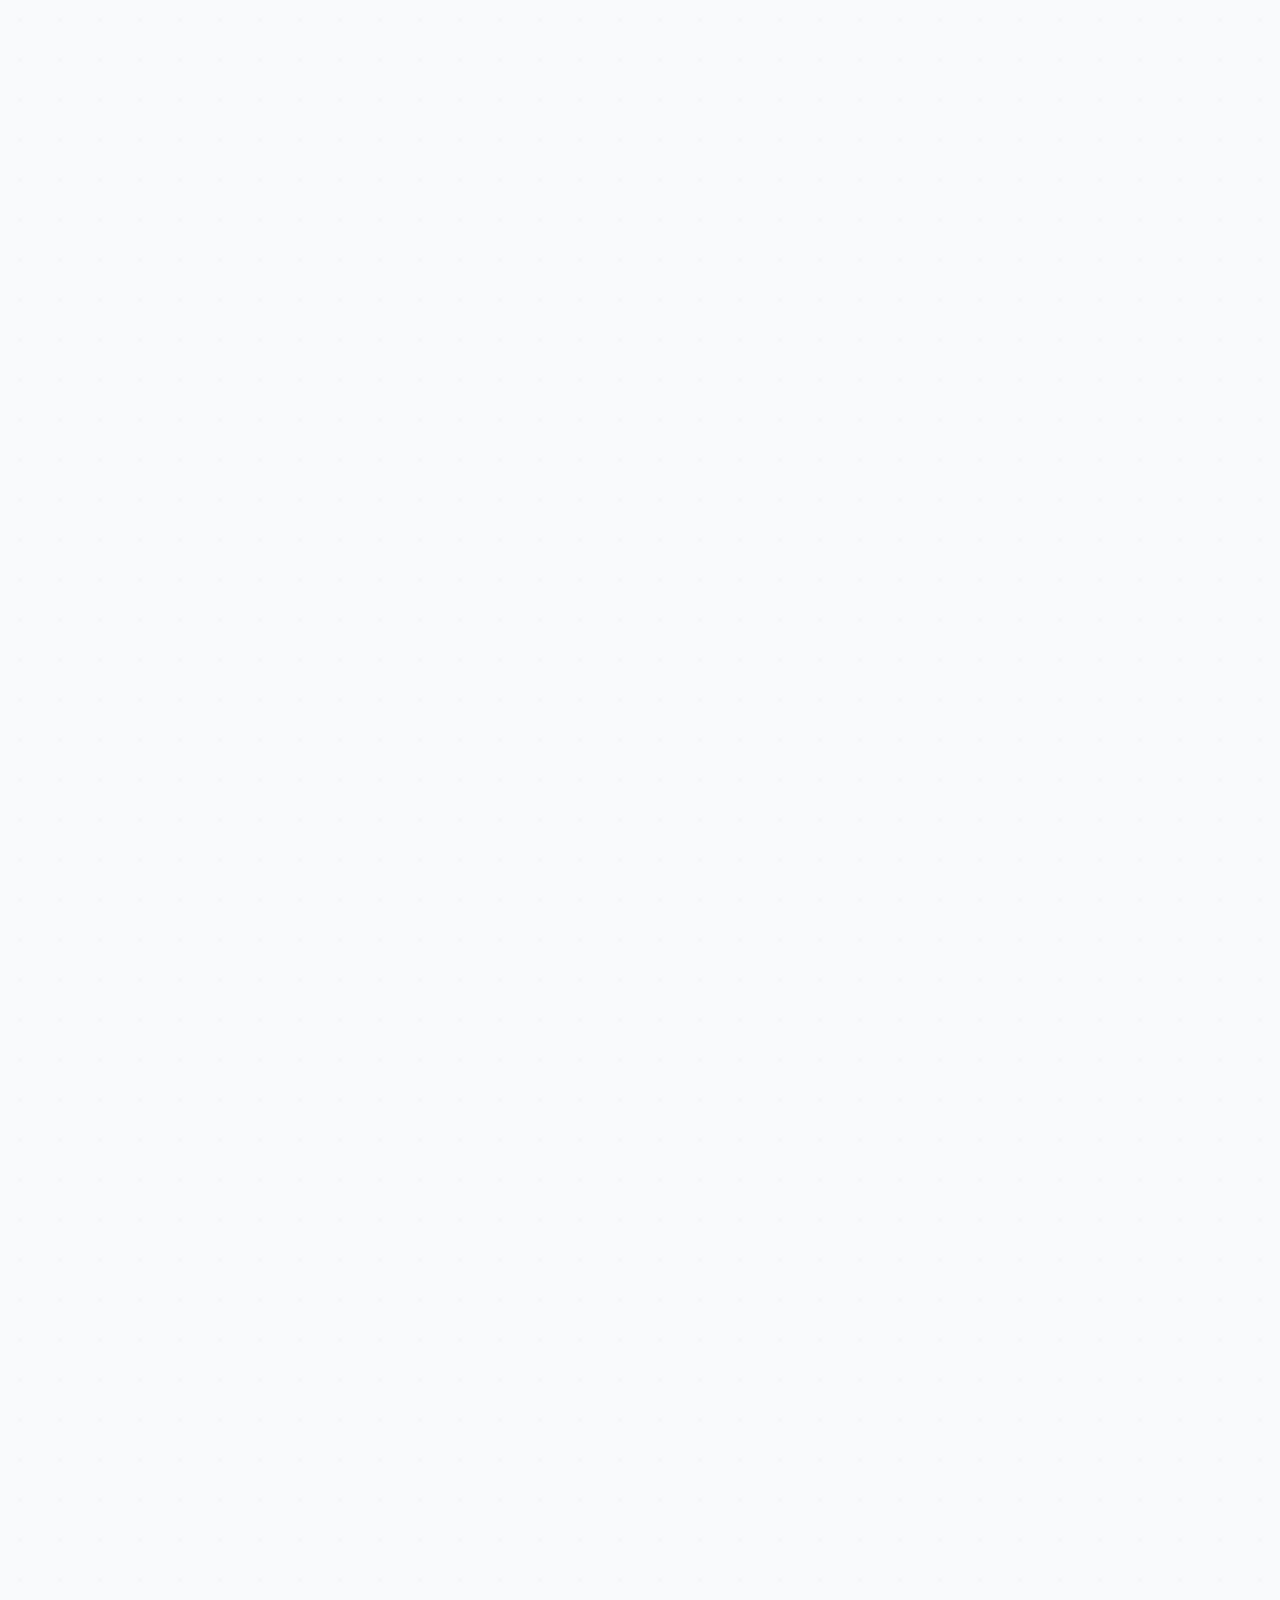
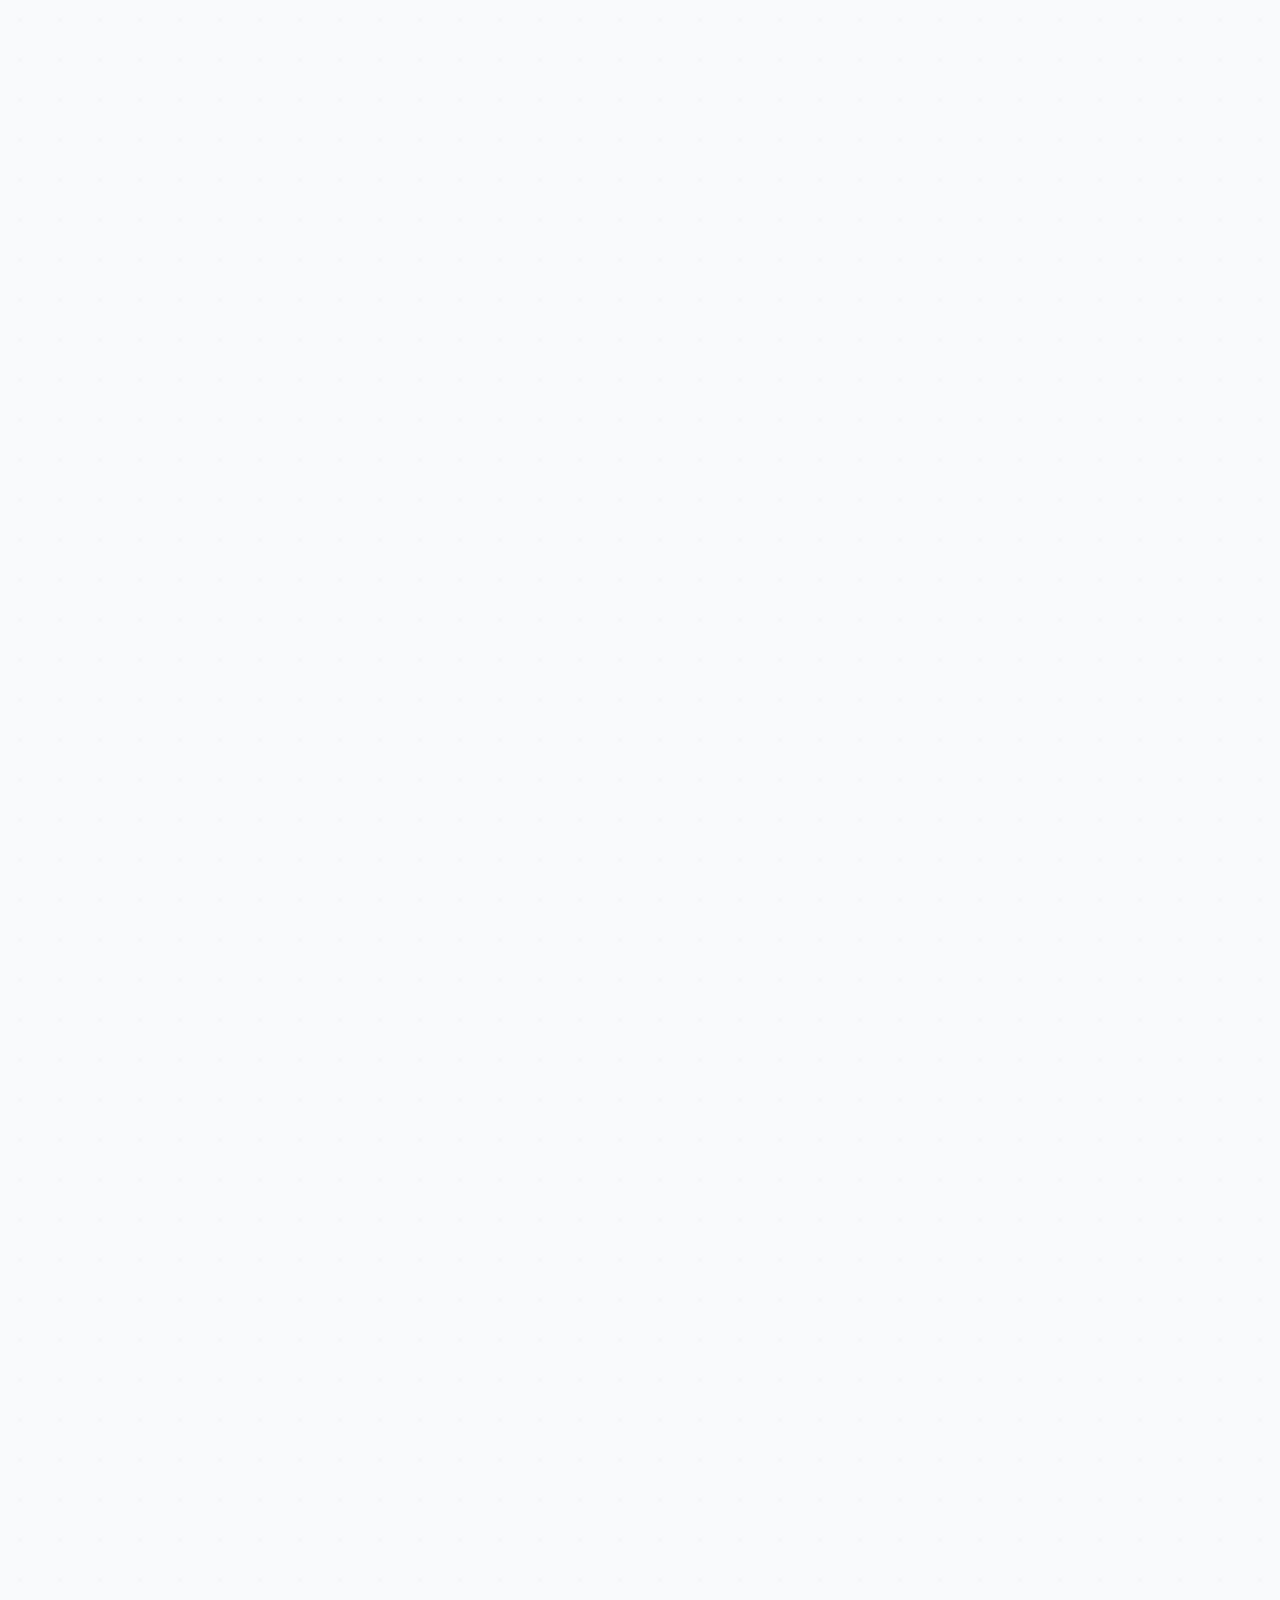
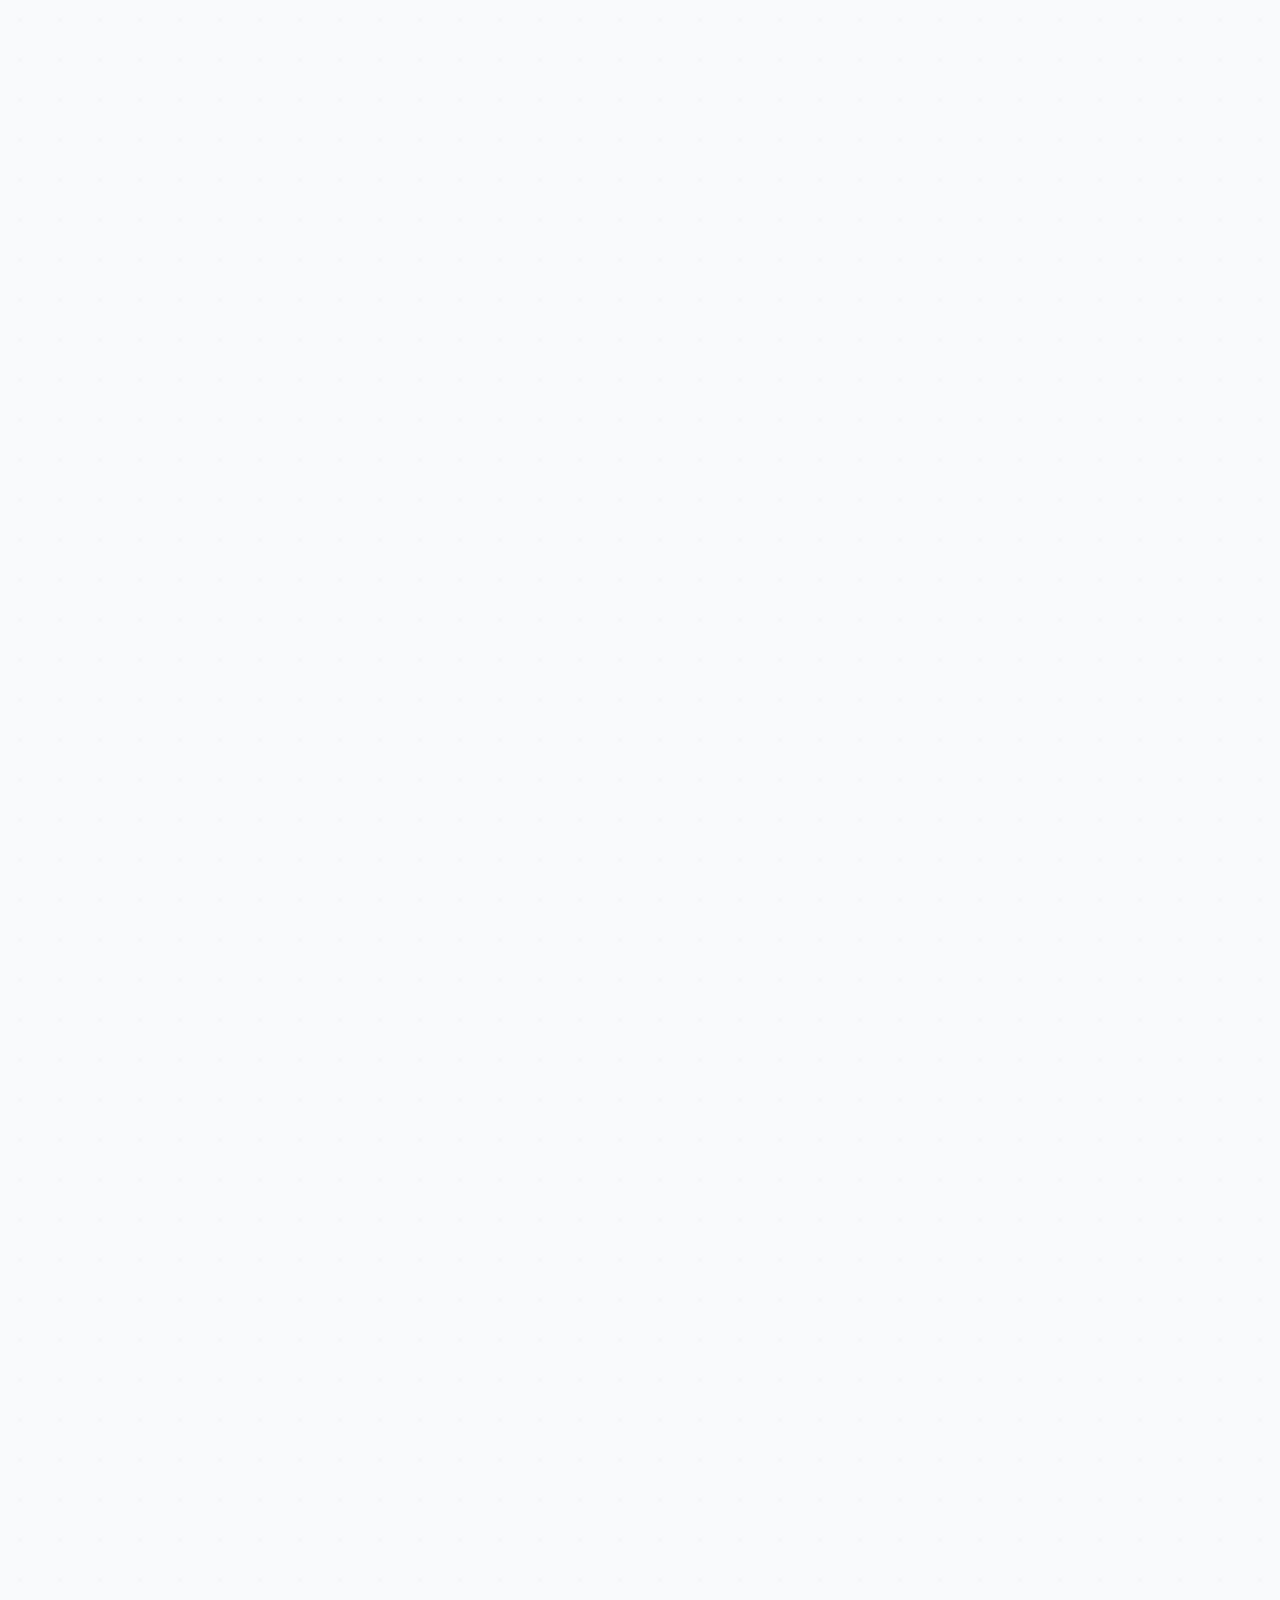
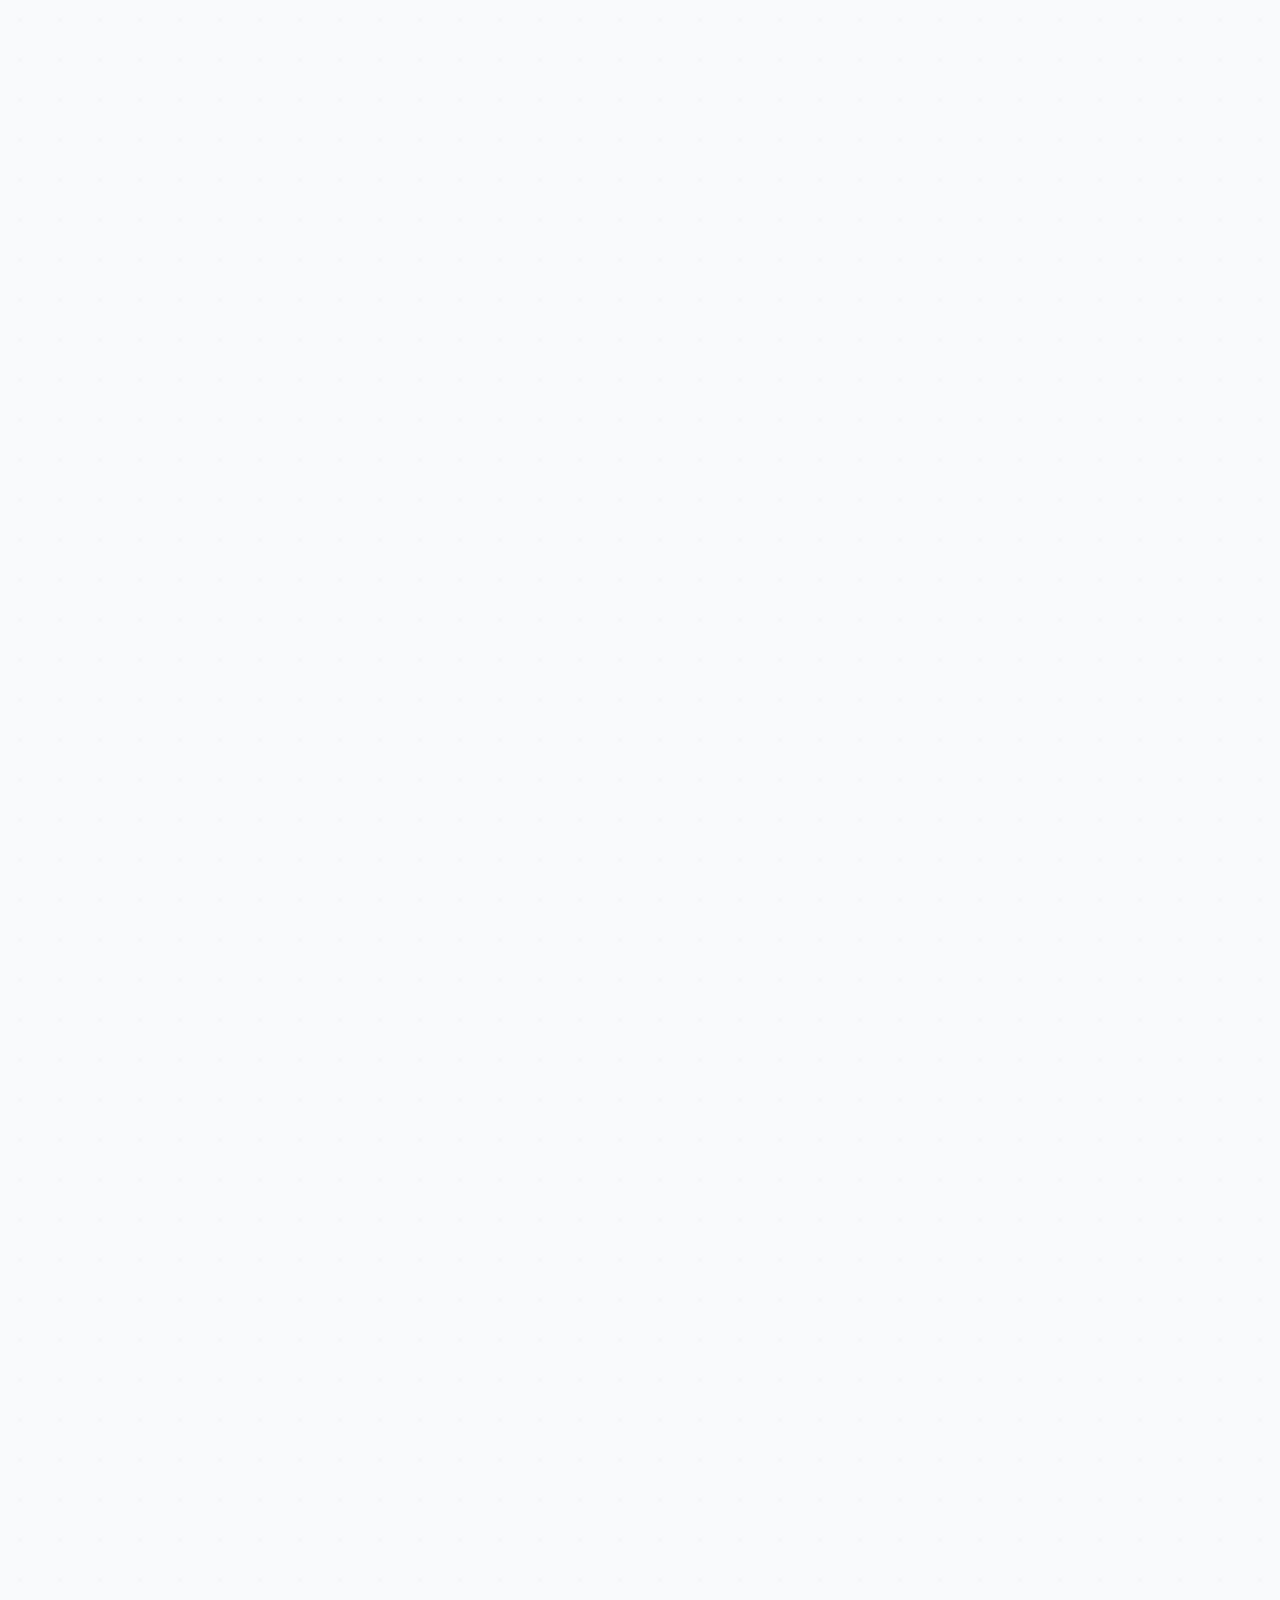
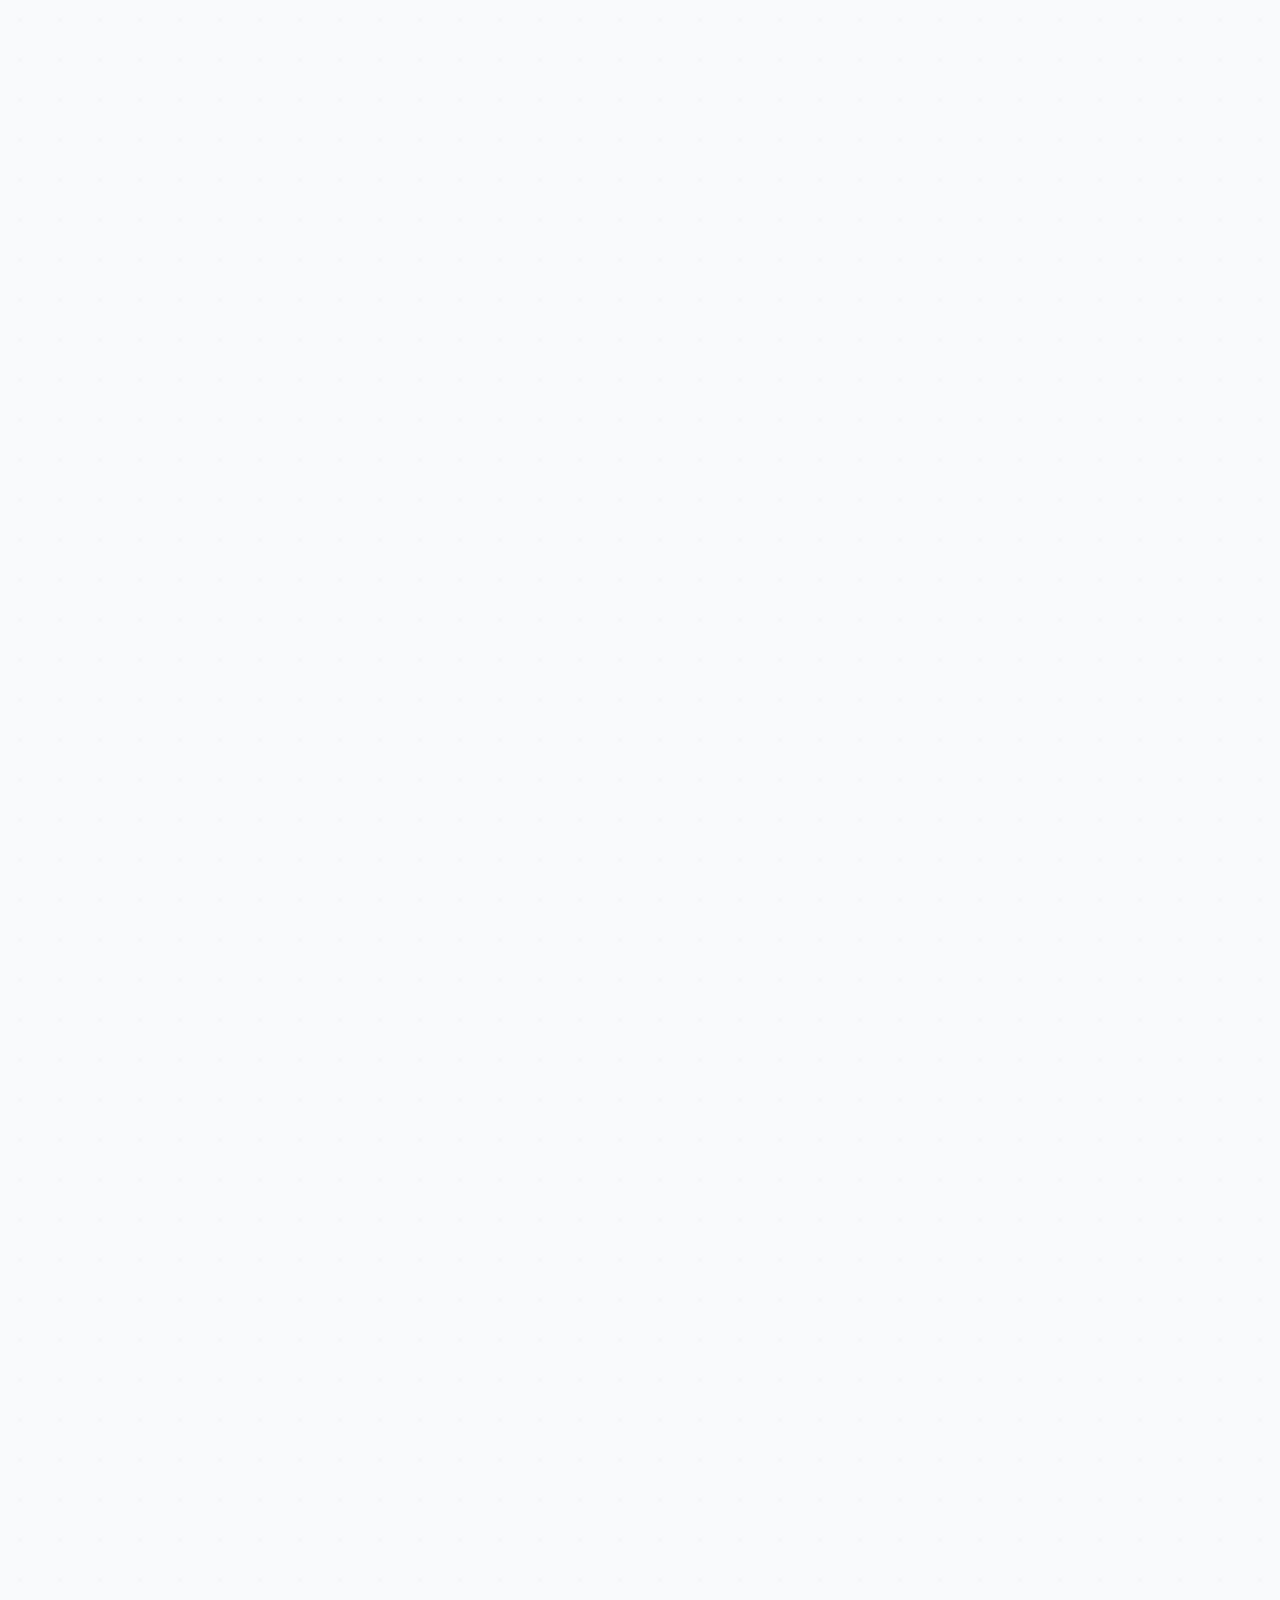
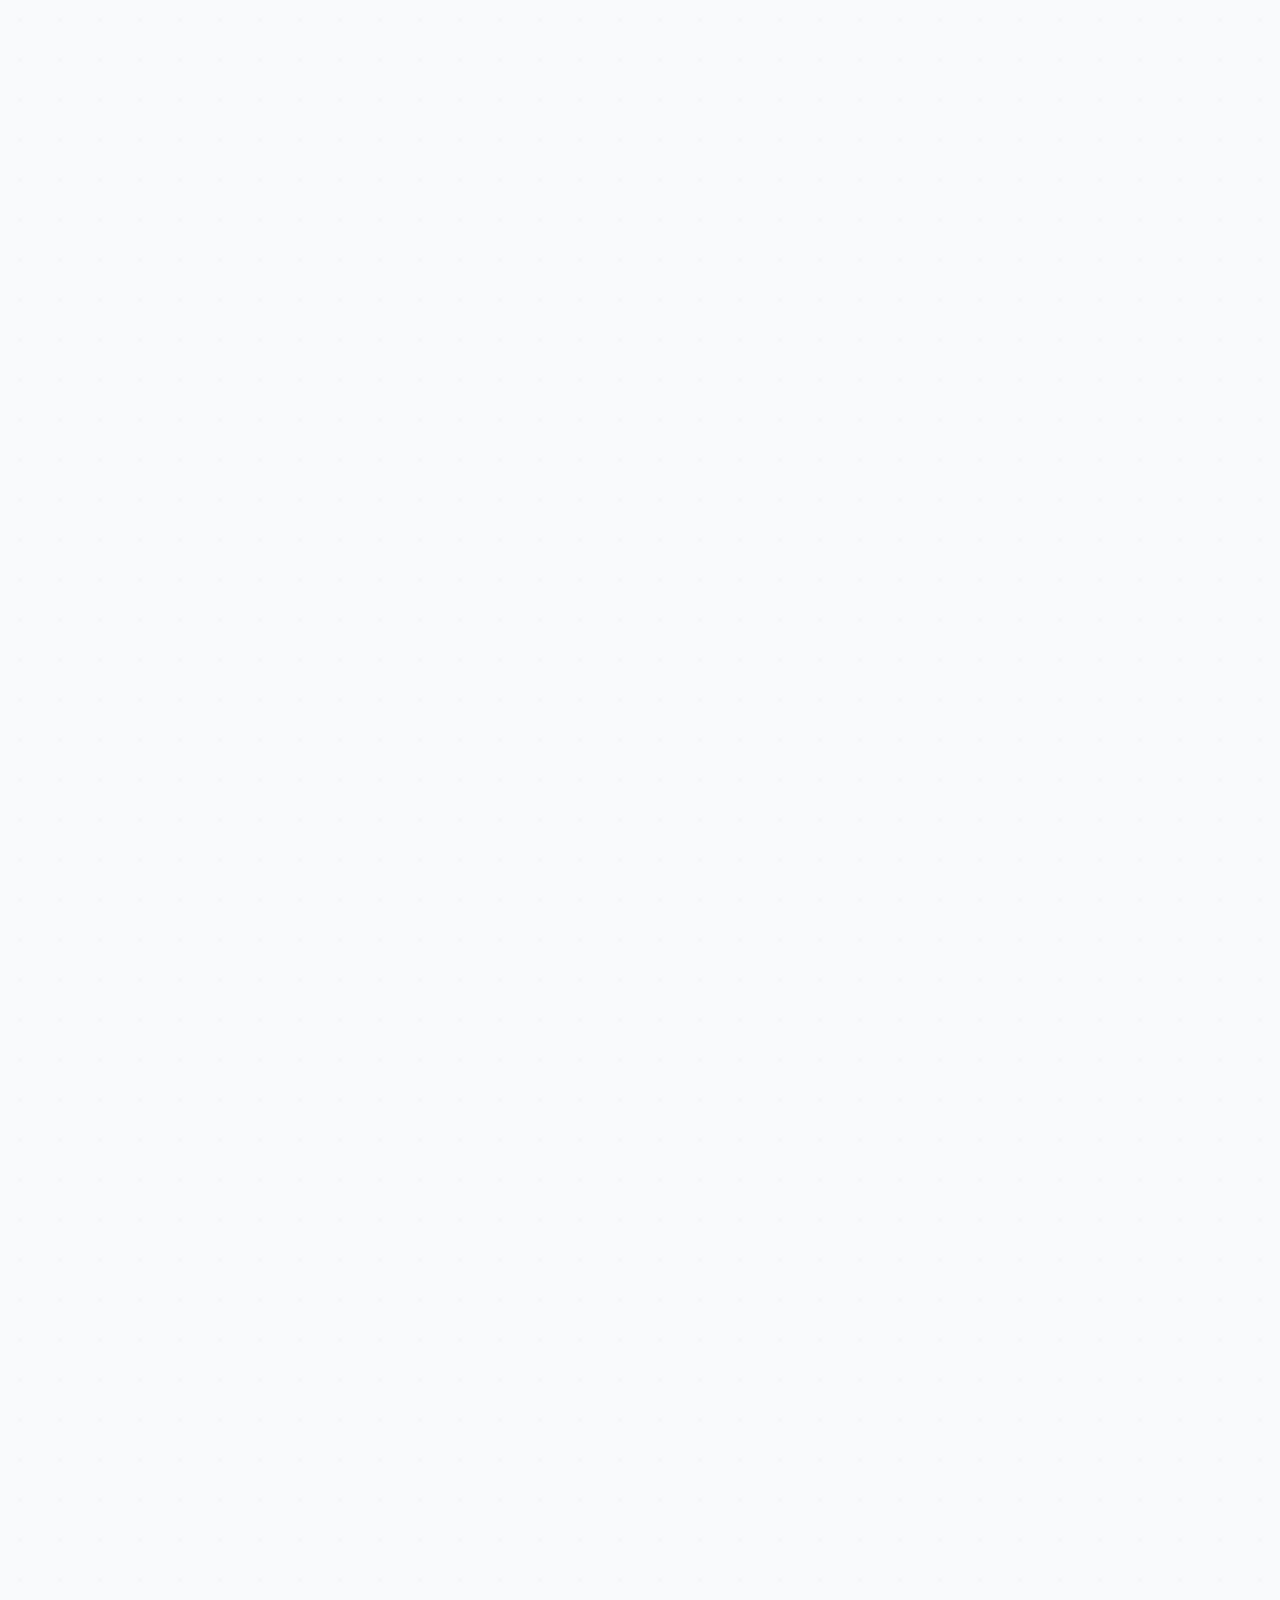
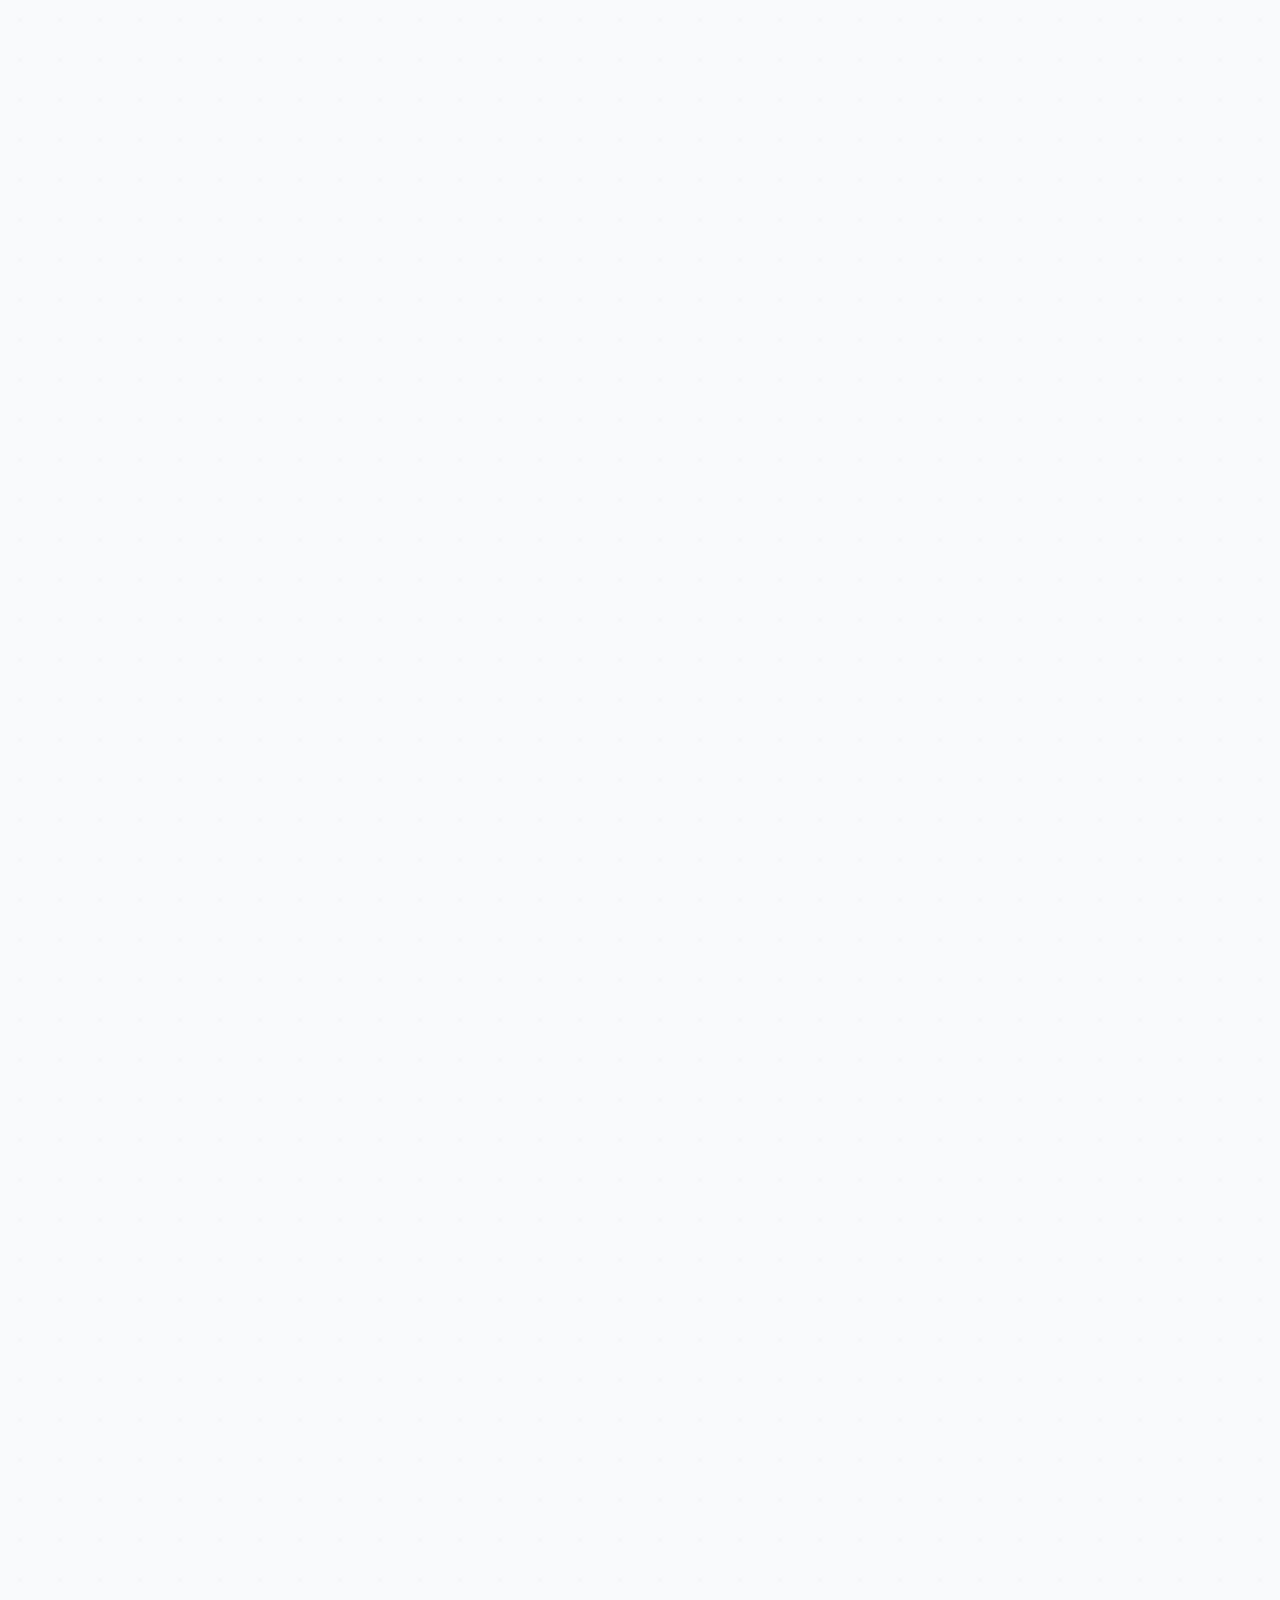
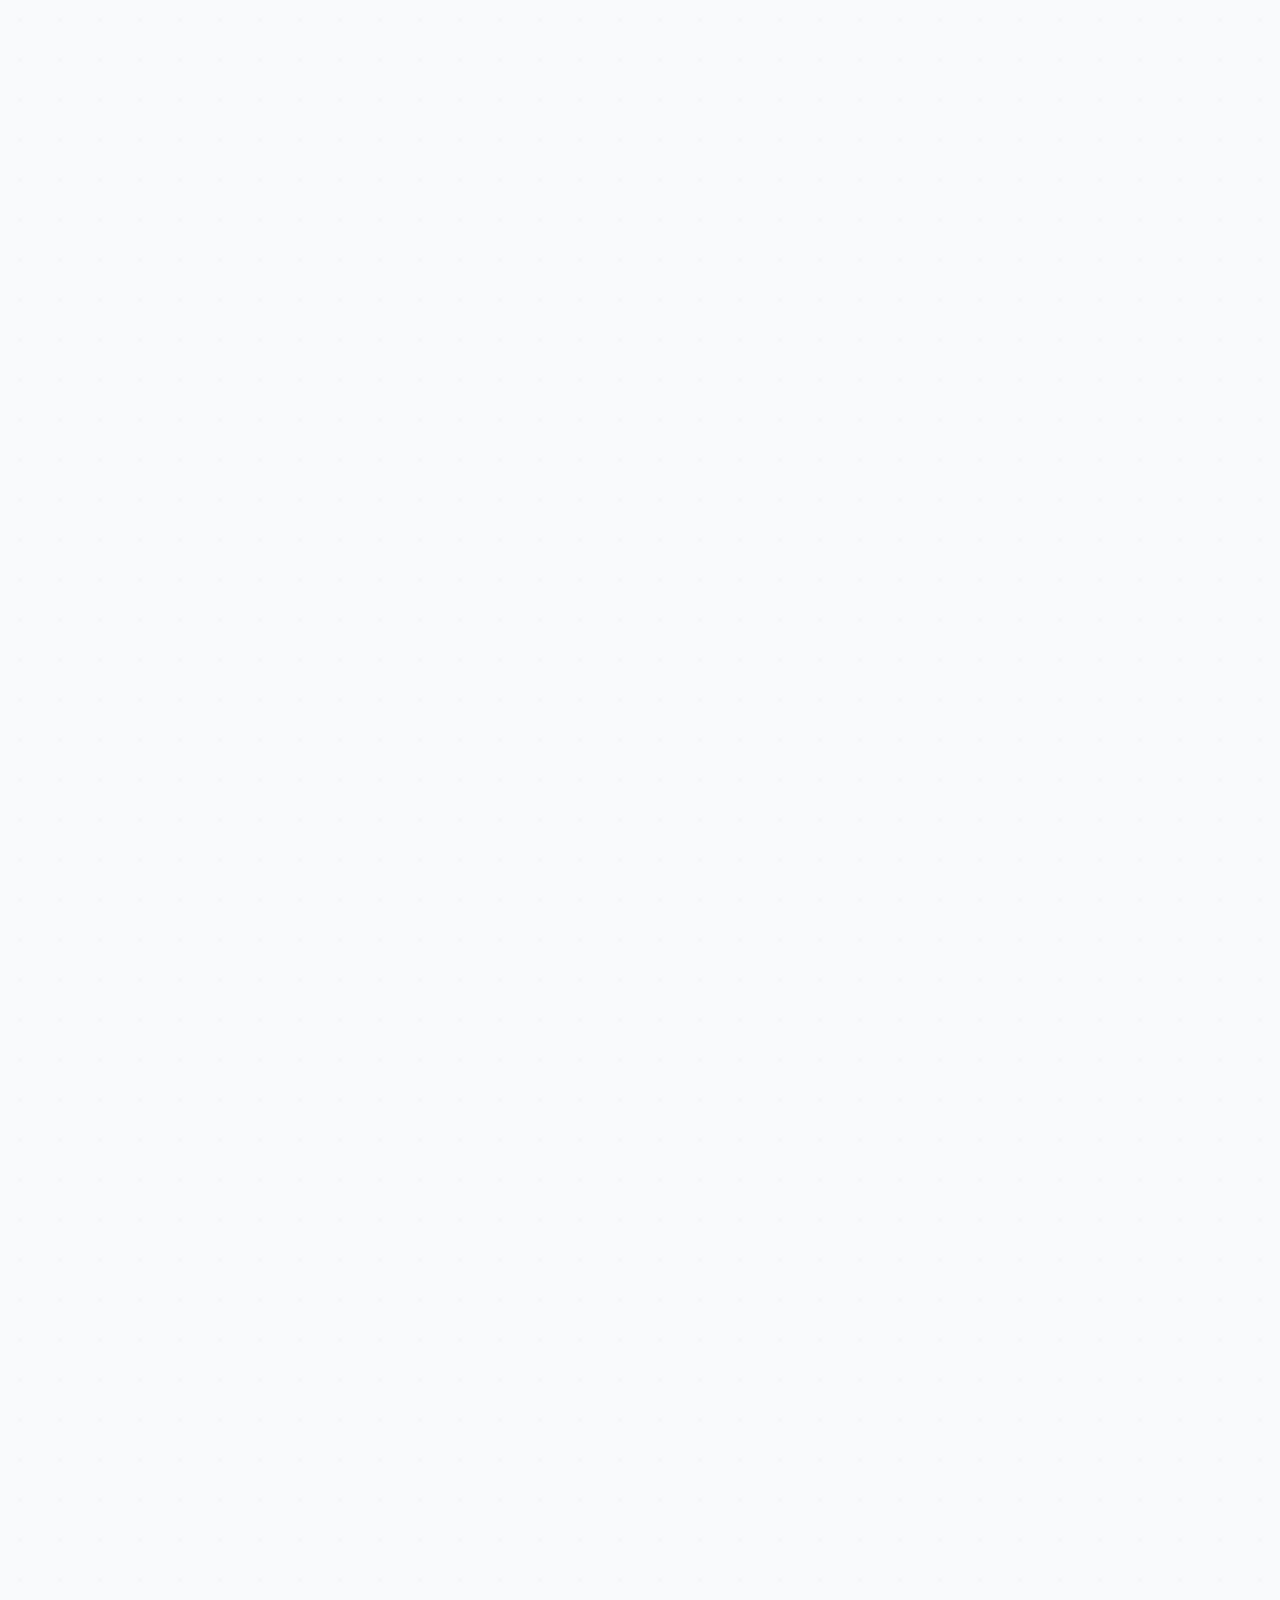
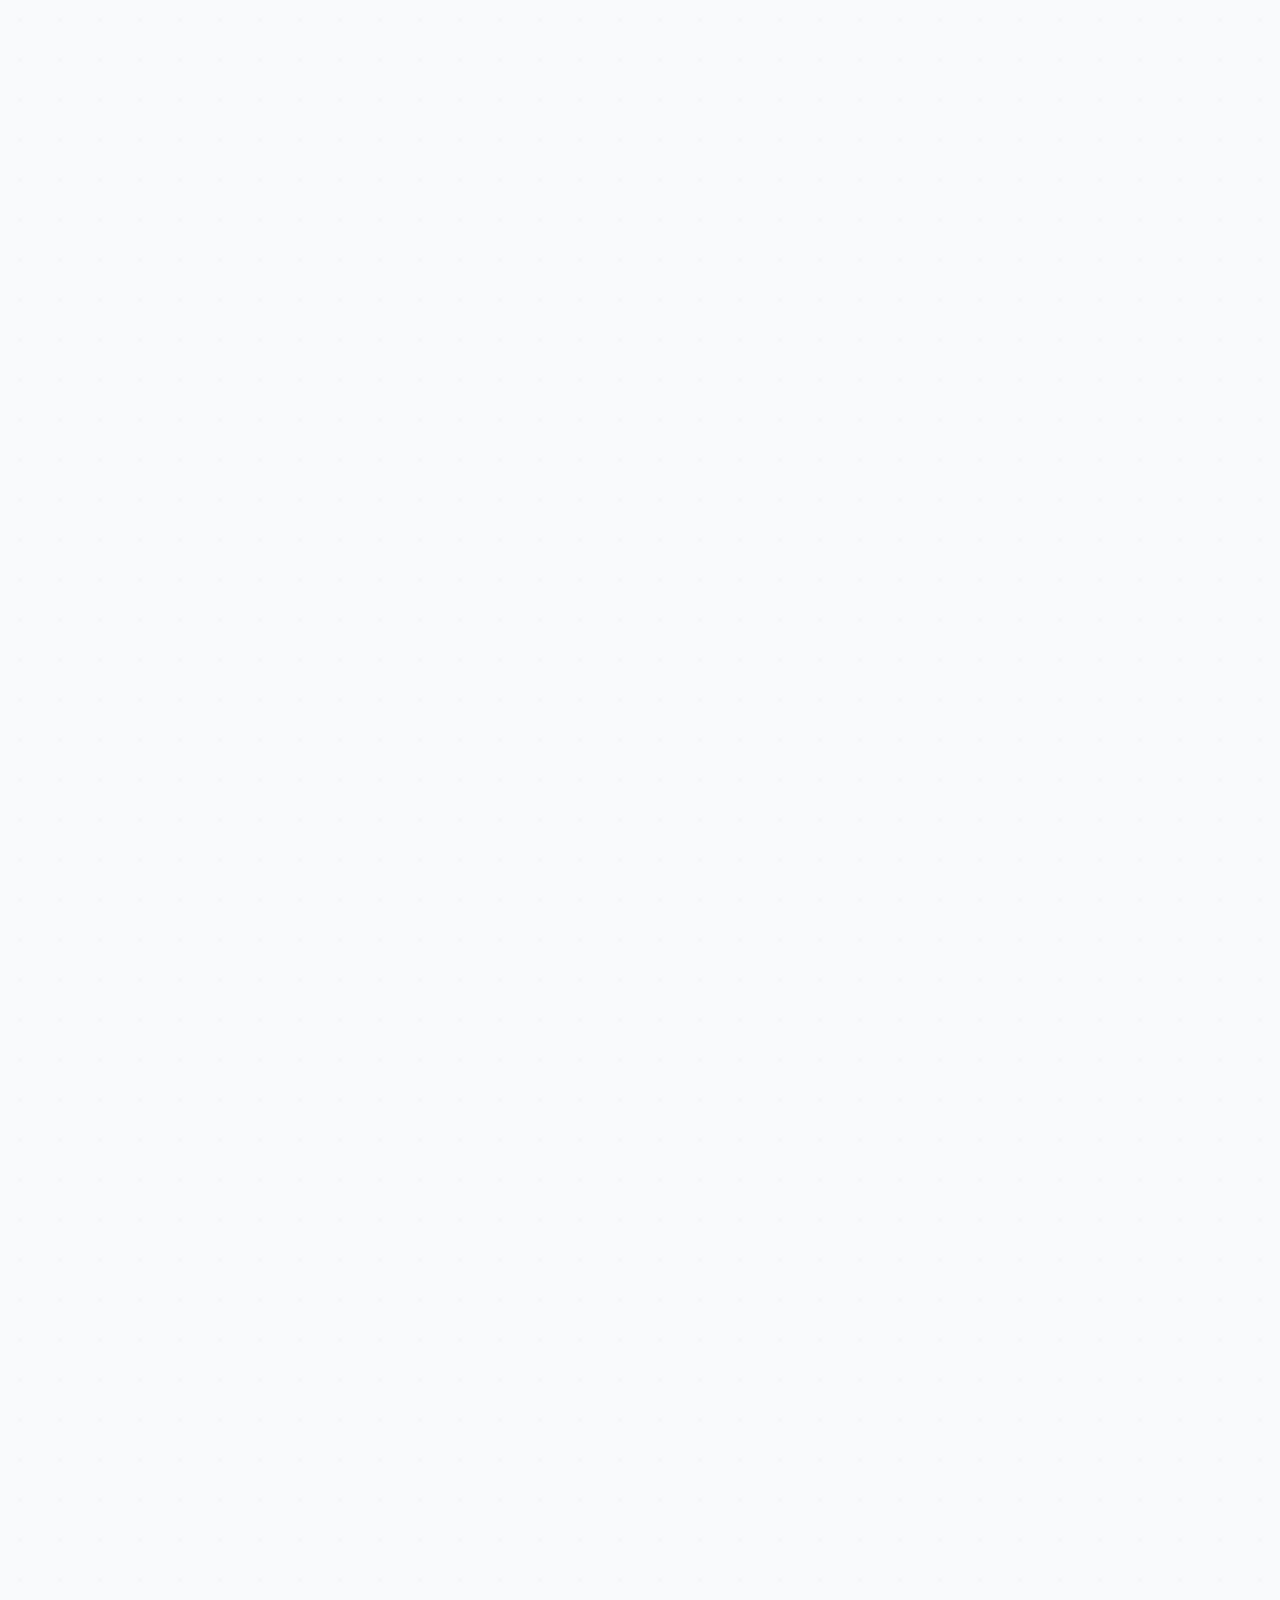
==== commit c71b2ac7: "feat: add animations and interactive elements for enhanced user experience, including section animat" ====
--- a/index.html
+++ b/index.html
@@ -8,20 +8,20 @@
 
     <!-- Core Meta Tags -->
     <meta name="description"
-        content="Founders Committee Ventures invests in exceptional founders building category-defining companies from pre-seed to IPO. Join our mission to shape the future of technology.">
+        content="Founders Committee Ventures is a syndicate of technical founders, engineers, and operators investing in exceptional teams. We provide deep technical due diligence and hands-on support from pre-seed to growth stages.">
     <meta name="keywords"
-        content="venture capital, startups, seed funding, pre-seed investment, technology investment, startup funding, fcv, founders committee, founders committee ventures, vc fund, early stage vc, tech investors, startup investors, venture fund">
+        content="venture capital, syndicate vc, technical due diligence, code review, startup funding, technical founders, engineering expertise, seed funding, pre-seed investment, technology investment, fcv, founders committee, founders committee ventures, early stage vc, tech investors, startup investors, venture fund">
     <meta name="author" content="Founders Committee Ventures">
     <meta name="robots" content="index, follow">
-    <meta name="theme-color" content="#007bff">
+    <meta name="theme-color" content="#2563eb">
     <link rel="canonical" href="https://fcv.vc/">
 
     <!-- Open Graph / Facebook -->
     <meta property="og:type" content="website">
     <meta property="og:url" content="https://fcv.vc/">
-    <meta property="og:title" content="Founders Committee Ventures - Early Stage VC Fund">
+    <meta property="og:title" content="Founders Committee Ventures - Technical Syndicate VC">
     <meta property="og:description"
-        content="We invest in exceptional founders building category-defining companies. Join us in empowering the next generation of innovators.">
+        content="A syndicate of technical founders, engineers, and operators investing in exceptional teams. We provide deep technical due diligence and hands-on support.">
     <meta property="og:image:type" content="image/png">
     <meta property="og:image:width" content="1200">
     <meta property="og:image:height" content="630">
@@ -31,9 +31,9 @@
 
     <!-- Twitter -->
     <meta name="twitter:card" content="summary_large_image">
-    <meta name="twitter:title" content="Founders Committee Ventures - Early Stage VC Fund">
+    <meta name="twitter:title" content="Founders Committee Ventures - Technical Syndicate VC">
     <meta name="twitter:description"
-        content="We invest in exceptional founders building category-defining companies. Join us in empowering the next generation of innovators.">
+        content="A syndicate of technical founders, engineers, and operators investing in exceptional teams. We provide deep technical due diligence and hands-on support.">
     <meta name="twitter:image:type" content="image/png">
     <meta name="twitter:image:width" content="1200">
     <meta name="twitter:image:height" content="630">
@@ -56,38 +56,53 @@
     <link rel="apple-touch-icon" sizes="180x180" href="assets/images/apple-touch-icon.png">
     <link rel="manifest" href="assets/images/site.webmanifest">
 
+    <!-- Fonts -->
+    <link href="https://fonts.googleapis.com/css2?family=Inter:wght@300;400;500;600;700&display=swap" rel="stylesheet">
+    <link rel="stylesheet" href="https://cdnjs.cloudflare.com/ajax/libs/font-awesome/6.5.1/css/all.min.css">
+    
+    <!-- Tailwind CSS -->
     <script src="https://cdn.tailwindcss.com"></script>
     <script>
         tailwind.config = {
             darkMode: 'class',
-            // ...rest of your tailwind config if any
+            theme: {
+                extend: {
+                    fontFamily: {
+                        sans: ['Inter', 'system-ui', 'sans-serif'],
+                    },
+                }
+            }
         }
     </script>
-    <link href="https://fonts.googleapis.com/css2?family=Roboto:wght@300;400;700&display=swap" rel="stylesheet">
-    <link rel="stylesheet" href="https://cdnjs.cloudflare.com/ajax/libs/font-awesome/6.5.1/css/all.min.css">
+    
+    <!-- Custom CSS -->
+    <link rel="stylesheet" href="styles.css">
 </head>
 
-<body class="bg-gray-100 dark:bg-gray-900 font-sans text-gray-800 dark:text-gray-200">
-    <div id="llm-background" class="fixed inset-0 z-0 opacity-10 pointer-events-none"></div>
-
-    <!-- Fix navbar text colors -->
-    <nav class="bg-white/80 dark:bg-gray-800/80 backdrop-blur-md fixed w-full z-50 top-0 shadow-sm">
-        <div class="max-w-7xl mx-auto px-4 sm:px-6 lg:px-8">
+<body class="pattern-bg dark-transition">
+    <div class="noise-overlay"></div>
+
+    <!-- Modern Navbar -->
+    <nav class="fixed w-full z-50 top-0 glass dark-transition">
+        <div class="container mx-auto px-4 sm:px-6 lg:px-8">
             <div class="flex justify-between h-16 items-center">
                 <div class="flex-shrink-0">
-                    <a href="#" class="text-xl font-bold text-blue-600 dark:text-blue-400">FCV</a>
-                </div>
+                    <a href="#" class="text-xl font-bold text-primary gradient-text magnetic-btn">FCV</a>
+                </div>
+                
                 <!-- Mobile menu button -->
                 <div class="md:hidden">
-                    <button id="mobile-menu-button" class="text-gray-700 hover:text-blue-600 transition-colors">
+                    <button id="mobile-menu-button" class="text-gray-700 dark:text-gray-300 hover:text-primary dark:hover:text-primary-light transition-colors p-2">
                         <svg class="h-6 w-6" fill="none" viewBox="0 0 24 24" stroke="currentColor">
                             <path stroke-linecap="round" stroke-linejoin="round" stroke-width="2"
                                 d="M4 6h16M4 12h16M4 18h16" />
                         </svg>
                     </button>
                 </div>
-                <div class="hidden md:flex items-center space-x-8">
-                    <button id="theme-toggle" class="text-gray-500 dark:text-gray-400 hover:bg-gray-100 dark:hover:bg-gray-700 rounded-lg text-sm p-2.5">
+                
+                <!-- Desktop Navigation -->
+                <div class="hidden md:flex items-center space-x-6">
+                    <button id="theme-toggle" class="text-gray-500 dark:text-gray-400 hover:bg-gray-100 dark:hover:bg-gray-700 rounded-lg text-sm p-2.5 magnetic-btn">
                         <svg id="theme-toggle-dark-icon" class="hidden w-5 h-5" fill="currentColor" viewBox="0 0 20 20">
                             <path d="M17.293 13.293A8 8 0 016.707 2.707a8.001 8.001 0 1010.586 10.586z"></path>
                         </svg>
@@ -95,25 +110,23 @@
                             <path d="M10 2a1 1 0 011 1v1a1 1 0 11-2 0V3a1 1 0 011-1zm4 8a4 4 0 11-8 0 4 4 0 018 0zm-.464 4.95l.707.707a1 1 0 001.414-1.414l-.707-.707a1 1 0 00-1.414 1.414zm2.12-10.607a1 1 0 010 1.414l-.706.707a1 1 0 11-1.414-1.414l.707-.707a1 1 0 011.414 0zM17 11a1 1 0 100-2h-1a1 1 0 100 2h1zm-7 4a1 1 0 011 1v1a1 1 0 11-2 0v-1a1 1 0 011-1zM5.05 6.464A1 1 0 106.465 5.05l-.708-.707a1 1 0 00-1.414 1.414l.707.707zm1.414 8.486l-.707.707a1 1 0 01-1.414-1.414l.707-.707a1 1 0 011.414 1.414zM4 11a1 1 0 100-2H3a1 1 0 000 2h1z"></path>
                         </svg>
                     </button>
-                    <a href="#portfolio" class="text-gray-700 dark:text-gray-300 hover:text-blue-600 dark:hover:text-blue-400 transition-colors">Portfolio</a>
-                    <a href="#team" class="text-gray-700 dark:text-gray-300 hover:text-blue-600 dark:hover:text-blue-400 transition-colors">Team</a>
-                    <a href="#startup-news" class="text-gray-700 dark:text-gray-300 hover:text-blue-600 dark:hover:text-blue-400 transition-colors">News</a>
-                    <button onclick="window.location.href='#investors';"
-                        class="bg-green-600 text-white px-4 py-2 rounded-lg hover:bg-green-700 transition-colors">
+                    <a href="#portfolio" class="text-gray-700 dark:text-gray-300 hover:text-primary dark:hover:text-primary-light transition-colors magnetic-btn">Portfolio</a>
+                    <a href="#team" class="text-gray-700 dark:text-gray-300 hover:text-primary dark:hover:text-primary-light transition-colors magnetic-btn">Team</a>
+                    <a href="#startup-news" class="text-gray-700 dark:text-gray-300 hover:text-primary dark:hover:text-primary-light transition-colors magnetic-btn">News</a>
+                    <a href="#investors" class="btn btn-secondary magnetic-btn">
                         Invest With Us
-                    </button>
-                    <button onclick="window.open('https://airtable.com/appjIoCUvdDaJd8Vi/shrsjlsmcj0PMPafs', '_blank');"
-                        class="bg-blue-600 text-white px-4 py-2 rounded-lg hover:bg-blue-700 transition-colors">
+                    </a>
+                    <a href="https://airtable.com/appjIoCUvdDaJd8Vi/shrsjlsmcj0PMPafs" target="_blank" class="btn btn-primary magnetic-btn">
                         Pitch to Us
-                    </button>
-                </div>
-            </div>
-        </div>
-
-        <!-- Fix mobile menu -->
-        <div id="mobile-menu" class="hidden md:hidden bg-white/95 dark:bg-gray-800/95 backdrop-blur-md">
+                    </a>
+                </div>
+            </div>
+        </div>
+
+        <!-- Mobile Menu -->
+        <div id="mobile-menu" class="hidden md:hidden glass">
             <div class="px-4 pt-2 pb-3 space-y-3">
-                <!-- Add dark mode toggle to mobile menu -->
+                <!-- Dark mode toggle for mobile -->
                 <div class="flex items-center py-2">
                     <button id="theme-toggle-mobile" class="text-gray-500 dark:text-gray-400 hover:bg-gray-100 dark:hover:bg-gray-700 rounded-lg text-sm p-2.5">
                         <svg id="theme-toggle-dark-icon-mobile" class="hidden w-5 h-5" fill="currentColor" viewBox="0 0 20 20">
@@ -125,177 +138,332 @@
                     </button>
                     <span class="ml-3 text-gray-700 dark:text-gray-300">Toggle theme</span>
                 </div>
-                <a href="#portfolio"
-                    class="block text-gray-700 dark:text-gray-300 hover:text-blue-600 dark:hover:text-blue-400 transition-colors py-2">Portfolio</a>
-                <a href="#team" class="block text-gray-700 dark:text-gray-300 hover:text-blue-600 dark:hover:text-blue-400 transition-colors py-2">Team</a>
-                <a href="#startup-news" class="block text-gray-700 dark:text-gray-300 hover:text-blue-600 dark:hover:text-blue-400 transition-colors py-2">News</a>
-                <button onclick="window.location.href='#investors';"
-                    class="w-full text-left bg-green-600 text-white px-4 py-2 rounded-lg hover:bg-green-700 transition-colors mb-2">
-                    Invest With Us
+                <a href="#portfolio" class="block text-gray-700 dark:text-gray-300 hover:text-primary dark:hover:text-primary-light transition-colors py-2">Portfolio</a>
+                <a href="#team" class="block text-gray-700 dark:text-gray-300 hover:text-primary dark:hover:text-primary-light transition-colors py-2">Team</a>
+                <a href="#startup-news" class="block text-gray-700 dark:text-gray-300 hover:text-primary dark:hover:text-primary-light transition-colors py-2">News</a>
+                <div class="pt-2 space-y-2">
+                    <a href="#investors" class="block w-full text-center btn btn-secondary btn-ripple">
+                        Invest With Us
+                    </a>
+                    <a href="https://airtable.com/appjIoCUvdDaJd8Vi/shrsjlsmcj0PMPafs" target="_blank" class="block w-full text-center btn btn-primary btn-ripple">
+                        Pitch to Us
+                    </a>
+                </div>
+            </div>
+        </div>
+    </nav>
+
+    <!-- Hero Section -->
+    <section class="hero min-h-screen flex items-center justify-center pt-24 pb-32">
+        <div class="hero-bg"></div>
+        <div class="container">
+            <div class="hero-content">
+                <h1 class="animate-fade-in gradient-text">
+                    Founders Committee Ventures
+                </h1>
+                <p class="text-lg md:text-xl lg:text-2xl text-gray-700 dark:text-gray-300 mb-8 max-w-3xl mx-auto px-4 animate-slide-up delay-200">
+                    A syndicate of founders, engineers, and operators investing in exceptional technical teams.
+                    We leverage deep technical expertise to identify and support the next generation of category-defining companies.
+                </p>
+                <div class="flex flex-col sm:flex-row justify-center gap-4 animate-slide-up delay-300">
+                    <a href="https://airtable.com/appjIoCUvdDaJd8Vi/shrsjlsmcj0PMPafs" target="_blank" class="btn btn-primary btn-ripple">
+                        Submit Your Pitch
+                    </a>
+                    <a href="#portfolio" class="btn btn-outline btn-ripple">
+                        View Portfolio
+                    </a>
+                    <a href="#team" class="btn btn-outline btn-ripple">
+                        Meet the Team
+                    </a>
+                </div>
+            </div>
+        </div>
+    </section>
+
+    <!-- Portfolio Section -->
+    <section id="portfolio" class="section-animate py-24">
+        <div class="container">
+            <div class="text-center mb-12">
+                <span class="text-primary font-semibold text-lg mb-4 block reveal-up">Our Investments</span>
+                <h2 class="gradient-text mb-6 reveal-up">Select Portfolio</h2>
+                <div class="w-24 h-1 bg-primary mx-auto mb-8 reveal-up"></div>
+                <p class="text-xl text-gray-700 dark:text-gray-300 max-w-3xl mx-auto reveal-up">
+                    We invest in technical founders building scalable solutions across various stages
+                </p>
+            </div>
+            
+            <div class="portfolio-filters reveal-up">
+                <button type="button" class="filter-btn active" data-filter="all">
+                    All
                 </button>
-                <button onclick="window.open('https://airtable.com/appjIoCUvdDaJd8Vi/shrsjlsmcj0PMPafs', '_blank');"
-                    class="w-full text-left bg-blue-600 text-white px-4 py-2 rounded-lg hover:bg-blue-700 transition-colors">
-                    Pitch to Us
+                <button type="button" class="filter-btn" data-filter="Pre-Seed">
+                    Pre-Seed
                 </button>
-            </div>
-        </div>
-    </nav>
-
-    <div class="container mx-auto px-4 relative z-10">
-        <div class="pt-40 md:pt-32 pb-12 md:pb-20 text-center max-w-5xl mx-auto">
-            <h1
-                class="text-4xl md:text-7xl font-bold mb-4 md:mb-8 bg-clip-text text-transparent bg-gradient-to-r from-blue-600 to-indigo-600">
-                Founders Committee Ventures
-            </h1>
-            <p class="text-lg md:text-2xl text-gray-600 dark:text-gray-300 mb-6 md:mb-12 max-w-3xl mx-auto px-4">
-                We invest in exceptional founders building category-defining companies.
-                From pre-seed to IPO, we're here to support the next generation of innovators.
-            </p>
-            <div class="flex flex-col md:flex-row justify-center gap-3 md:gap-6 px-4">
-                <button onclick="window.open('https://airtable.com/appjIoCUvdDaJd8Vi/shrsjlsmcj0PMPafs', '_blank');"
-                    class="bg-blue-600 text-white px-6 md:px-8 py-3 md:py-4 rounded-xl text-base md:text-lg font-semibold hover:bg-blue-700 transition-all transform hover:-translate-y-1 hover:shadow-lg">
-                    Submit Your Pitch
+                <button type="button" class="filter-btn" data-filter="Seed">
+                    Seed
                 </button>
-                <a href="#portfolio"
-                    class="bg-gray-100 text-gray-800 px-6 md:px-8 py-3 md:py-4 rounded-xl text-base md:text-lg font-semibold hover:bg-gray-200 transition-all transform hover:-translate-y-1">
-                    View Portfolio
+                <button type="button" class="filter-btn" data-filter="Series A">
+                    Series A
+                </button>
+                <button type="button" class="filter-btn" data-filter="Acquired">
+                    Acquired
+                </button>
+            </div>
+            
+            <div id="portfolio-grid" class="grid grid-cols-1 sm:grid-cols-2 lg:grid-cols-3 gap-6 md:gap-8 stagger-container">
+                <!-- Portfolio items will be dynamically loaded here -->
+            </div>
+        </div>
+    </section>
+
+    <!-- Our Approach Section -->
+    <section class="bg-gradient-to-b from-white/50 dark:from-gray-800/50 to-blue-50/50 dark:to-gray-900/50 section-animate py-24 md:py-32">
+        <div class="container">
+            <div class="text-center mb-12">
+                <span class="text-primary font-semibold text-lg mb-4 block reveal-up">Our Approach</span>
+                <h2 class="gradient-text mb-6 reveal-up">Technical Due Diligence</h2>
+                <div class="w-24 h-1 bg-primary mx-auto mb-8 reveal-up"></div>
+            </div>
+            
+            <div class="grid grid-cols-1 md:grid-cols-3 gap-8 md:gap-12">
+                <div class="card reveal-up">
+                    <div class="card-accent"></div>
+                    <div class="p-6 md:p-8">
+                        <div class="text-primary mb-4">
+                            <svg class="w-12 h-12" fill="none" stroke="currentColor" viewBox="0 0 24 24">
+                                <path stroke-linecap="round" stroke-linejoin="round" stroke-width="2" d="M10 20l4-16m4 4l4 4-4 4M6 16l-4-4 4-4" />
+                            </svg>
+                        </div>
+                        <h3 class="text-xl md:text-2xl font-semibold mb-4">Code Review</h3>
+                        <p class="text-gray-700 dark:text-gray-300">
+                            Our team of experienced engineers conducts thorough code reviews to evaluate technical foundations, architecture decisions, and scalability potential.
+                        </p>
+                    </div>
+                </div>
+                
+                <div class="card reveal-up delay-100">
+                    <div class="card-accent"></div>
+                    <div class="p-6 md:p-8">
+                        <div class="text-primary mb-4">
+                            <svg class="w-12 h-12" fill="none" stroke="currentColor" viewBox="0 0 24 24">
+                                <path stroke-linecap="round" stroke-linejoin="round" stroke-width="2" d="M9 19v-6a2 2 0 00-2-2H5a2 2 0 00-2 2v6a2 2 0 002 2h2a2 2 0 002-2zm0 0V9a2 2 0 012-2h2a2 2 0 012 2v10m-6 0a2 2 0 002 2h2a2 2 0 002-2m0 0V5a2 2 0 012-2h2a2 2 0 012 2v14a2 2 0 01-2 2h-2a2 2 0 01-2-2z" />
+                            </svg>
+                        </div>
+                        <h3 class="text-xl md:text-2xl font-semibold mb-4">Market Analysis</h3>
+                        <p class="text-gray-700 dark:text-gray-300">
+                            We leverage our network of industry experts to validate market opportunities, competitive landscape, and go-to-market strategies.
+                        </p>
+                    </div>
+                </div>
+                
+                <div class="card reveal-up delay-200">
+                    <div class="card-accent"></div>
+                    <div class="p-6 md:p-8">
+                        <div class="text-primary mb-4">
+                            <svg class="w-12 h-12" fill="none" stroke="currentColor" viewBox="0 0 24 24">
+                                <path stroke-linecap="round" stroke-linejoin="round" stroke-width="2" d="M17 20h5v-2a3 3 0 00-5.356-1.857M17 20H7m10 0v-2c0-.656-.126-1.283-.356-1.857M7 20H2v-2a3 3 0 015.356-1.857M7 20v-2c0-.656.126-1.283.356-1.857m0 0a5.002 5.002 0 019.288 0M15 7a3 3 0 11-6 0 3 3 0 016 0zm6 3a2 2 0 11-4 0 2 2 0 014 0zM7 10a2 2 0 11-4 0 2 2 0 014 0z" />
+                            </svg>
+                        </div>
+                        <h3 class="text-xl md:text-2xl font-semibold mb-4">Founder Assessment</h3>
+                        <p class="text-gray-700 dark:text-gray-300">
+                            We evaluate technical teams based on their domain expertise, problem-solving abilities, and capacity to execute on their vision.
+                        </p>
+                    </div>
+                </div>
+            </div>
+            
+            <div class="mt-16 text-center">
+                <h3 class="text-2xl md:text-3xl font-semibold mb-6 gradient-text reveal-up">Syndicate Advantage</h3>
+                <p class="text-xl text-gray-700 dark:text-gray-300 max-w-3xl mx-auto mb-8 reveal-up">
+                    Our syndicate structure combines the expertise of technical founders and operators with the capital efficiency of a collective investment model, providing portfolio companies with:
+                </p>
+                
+                <div class="grid grid-cols-1 md:grid-cols-2 gap-6 max-w-4xl mx-auto">
+                    <div class="flex items-start space-x-4 text-left reveal-up">
+                        <div class="flex-shrink-0 bg-primary/10 p-3 rounded-full">
+                            <svg class="w-6 h-6 text-primary" fill="none" stroke="currentColor" viewBox="0 0 24 24">
+                                <path stroke-linecap="round" stroke-linejoin="round" stroke-width="2" d="M9 12l2 2 4-4m5.618-4.016A11.955 11.955 0 0112 2.944a11.955 11.955 0 01-8.618 3.04A12.02 12.02 0 003 9c0 5.591 3.824 10.29 9 11.622 5.176-1.332 9-6.03 9-11.622 0-1.042-.133-2.052-.382-3.016z" />
+                            </svg>
+                        </div>
+                        <div>
+                            <h4 class="text-lg font-semibold mb-2">Technical Mentorship</h4>
+                            <p class="text-gray-700 dark:text-gray-300">Access to a network of experienced CTOs, engineers, and product leaders who can provide guidance on technical challenges.</p>
+                        </div>
+                    </div>
+                    
+                    <div class="flex items-start space-x-4 text-left reveal-up delay-100">
+                        <div class="flex-shrink-0 bg-primary/10 p-3 rounded-full">
+                            <svg class="w-6 h-6 text-primary" fill="none" stroke="currentColor" viewBox="0 0 24 24">
+                                <path stroke-linecap="round" stroke-linejoin="round" stroke-width="2" d="M21 13.255A23.931 23.931 0 0112 15c-3.183 0-6.22-.62-9-1.745M16 6V4a2 2 0 00-2-2h-4a2 2 0 00-2 2v2m4 6h.01M5 20h14a2 2 0 002-2V8a2 2 0 00-2-2H5a2 2 0 00-2 2v10a2 2 0 002 2z" />
+                            </svg>
+                        </div>
+                        <div>
+                            <h4 class="text-lg font-semibold mb-2">Operational Support</h4>
+                            <p class="text-gray-700 dark:text-gray-300">Hands-on assistance with recruitment, go-to-market strategy, and connecting with enterprise customers.</p>
+                        </div>
+                    </div>
+                    
+                    <div class="flex items-start space-x-4 text-left reveal-up delay-200">
+                        <div class="flex-shrink-0 bg-primary/10 p-3 rounded-full">
+                            <svg class="w-6 h-6 text-primary" fill="none" stroke="currentColor" viewBox="0 0 24 24">
+                                <path stroke-linecap="round" stroke-linejoin="round" stroke-width="2" d="M17 20h5v-2a3 3 0 00-5.356-1.857M17 20H7m10 0v-2c0-.656-.126-1.283-.356-1.857M7 20H2v-2a3 3 0 015.356-1.857M7 20v-2c0-.656.126-1.283.356-1.857m0 0a5.002 5.002 0 019.288 0M15 7a3 3 0 11-6 0 3 3 0 016 0zm6 3a2 2 0 11-4 0 2 2 0 014 0zM7 10a2 2 0 11-4 0 2 2 0 014 0z" />
+                            </svg>
+                        </div>
+                        <div>
+                            <h4 class="text-lg font-semibold mb-2">Founder Network</h4>
+                            <p class="text-gray-700 dark:text-gray-300">Connection to a community of like-minded founders who share insights, challenges, and opportunities.</p>
+                        </div>
+                    </div>
+                    
+                    <div class="flex items-start space-x-4 text-left reveal-up delay-300">
+                        <div class="flex-shrink-0 bg-primary/10 p-3 rounded-full">
+                            <svg class="w-6 h-6 text-primary" fill="none" stroke="currentColor" viewBox="0 0 24 24">
+                                <path stroke-linecap="round" stroke-linejoin="round" stroke-width="2" d="M19 21V5a2 2 0 00-2-2H7a2 2 0 00-2 2v16m14 0h2m-2 0h-5m-9 0H3m2 0h5M9 7h1m-1 4h1m4-4h1m-1 4h1m-5 10v-5a1 1 0 011-1h2a1 1 0 011 1v5m-4 0h4" />
+                            </svg>
+                        </div>
+                        <div>
+                            <h4 class="text-lg font-semibold mb-2">Follow-on Funding</h4>
+                            <p class="text-gray-700 dark:text-gray-300">Strategic support for subsequent funding rounds through our network of institutional investors and venture capital firms.</p>
+                        </div>
+                    </div>
+                </div>
+            </div>
+        </div>
+    </section>
+
+    <!-- Team Section -->
+    <section id="team" class="bg-gradient-to-b from-white/50 dark:from-gray-800/50 to-blue-50/50 dark:to-gray-900/50 section-animate">
+        <div class="container">
+            <div class="text-center mb-12">
+                <span class="text-primary font-semibold text-lg mb-4 block reveal-up">Meet The Team</span>
+                <h2 class="gradient-text mb-6 reveal-up">Our Team</h2>
+                <div class="w-24 h-1 bg-primary mx-auto mb-8 reveal-up"></div>
+                <p class="text-xl text-gray-700 dark:text-gray-300 max-w-3xl mx-auto reveal-up">
+                    A collective of experienced founders, engineers, and investors with deep technical expertise and operational experience
+                </p>
+            </div>
+            
+            <div id="team-grid" class="team-grid stagger-container">
+                <!-- Team members will be dynamically loaded here -->
+            </div>
+        </div>
+    </section>
+
+    <!-- Divider -->
+    <div class="relative py-12">
+        <div class="absolute inset-0 bg-gradient-to-b from-blue-50/50 dark:from-gray-800/50 to-gray-100/50 dark:to-gray-900/50"></div>
+        <div class="relative container">
+            <div class="w-full h-px bg-gradient-to-r from-transparent via-gray-300 dark:via-gray-600 to-transparent"></div>
+        </div>
+    </div>
+
+    <!-- News Section -->
+    <section id="startup-news" class="bg-gradient-to-b from-gray-100/50 dark:from-gray-900/50 to-white/50 dark:to-gray-800/50 section-animate">
+        <div class="container">
+            <div class="text-center mb-12">
+                <span class="text-primary font-semibold text-lg mb-4 block reveal-up">Stay Informed</span>
+                <h2 class="gradient-text mb-6 reveal-up">Latest from Hacker News</h2>
+                <div class="w-24 h-1 bg-primary mx-auto mb-8 reveal-up"></div>
+                <p class="text-xl text-gray-700 dark:text-gray-300 max-w-3xl mx-auto reveal-up" id="news-date">
+                    Stay updated with the latest tech and startup news
+                </p>
+            </div>
+            
+            <div class="news-carousel card reveal-up">
+                <div class="card-accent"></div>
+                <div class="p-6 md:p-8">
+                    <div class="carousel-container overflow-hidden">
+                        <div id="news-container" class="carousel-track flex transition-transform duration-300 ease-in-out">
+                            <div id="news-skeleton" class="w-full flex-shrink-0 space-y-4">
+                                <div class="h-4 bg-gray-200 dark:bg-gray-700 rounded w-3/4"></div>
+                                <div class="h-4 bg-gray-200 dark:bg-gray-700 rounded w-5/6"></div>
+                                <div class="h-4 bg-gray-200 dark:bg-gray-700 rounded w-2/3"></div>
+                                <div class="h-4 bg-gray-200 dark:bg-gray-700 rounded w-4/5"></div>
+                                <div class="h-4 bg-gray-200 dark:bg-gray-700 rounded w-3/4"></div>
+                            </div>
+                        </div>
+                    </div>
+
+                    <!-- Carousel Controls -->
+                    <div class="carousel-controls">
+                        <button id="prev-slide" class="btn btn-primary p-2 rounded-full">
+                            <svg class="w-6 h-6" fill="none" stroke="currentColor" viewBox="0 0 24 24">
+                                <path stroke-linecap="round" stroke-linejoin="round" stroke-width="2" d="M15 19l-7-7 7-7" />
+                            </svg>
+                        </button>
+                        <div id="carousel-indicators" class="carousel-indicators"></div>
+                        <button id="next-slide" class="btn btn-primary p-2 rounded-full">
+                            <svg class="w-6 h-6" fill="none" stroke="currentColor" viewBox="0 0 24 24">
+                                <path stroke-linecap="round" stroke-linejoin="round" stroke-width="2" d="M9 5l7 7-7 7" />
+                            </svg>
+                        </button>
+                    </div>
+                </div>
+            </div>
+            
+            <!-- News CTA -->
+            <div class="text-center mt-12 reveal-up">
+                <a href="https://news.ycombinator.com/" target="_blank" class="btn btn-outline">
+                    Visit Hacker News
+                    <svg class="ml-2 -mr-1 h-5 w-5" xmlns="http://www.w3.org/2000/svg" fill="none" viewBox="0 0 24 24" stroke="currentColor">
+                        <path stroke-linecap="round" stroke-linejoin="round" stroke-width="2" d="M10 6H6a2 2 0 00-2 2v10a2 2 0 002 2h10a2 2 0 002-2v-4M14 4h6m0 0v6m0-6L10 14" />
+                    </svg>
                 </a>
-                <a href="#team"
-                    class="bg-gray-100 text-gray-800 px-6 md:px-8 py-3 md:py-4 rounded-xl text-base md:text-lg font-semibold hover:bg-gray-200 transition-all transform hover:-translate-y-1">
-                    Meet the Team
-                </a>
-            </div>
-        </div>
-
-        <section id="portfolio"
-            class="max-w-7xl mx-auto px-4 sm:px-6 lg:px-8 py-16 opacity-0 transition-opacity duration-1000 translate-y-4 section-animate">
-            <div class="text-center">
-                <h2 class="text-4xl font-bold text-gray-900 mb-4">Select Investments</h2>
-                <p class="text-xl text-gray-600 dark:text-gray-300 max-w-2xl mx-auto mb-12">We back exceptional founders from idea to IPO
-                </p>
-            </div>
-            <div id="portfolio-grid" class="grid grid-cols-1 md:grid-cols-2 lg:grid-cols-3 gap-8">
-                <!-- Portfolio items will be dynamically loaded here -->
-            </div>
-        </section>
-
-        <section id="team"
-            class="bg-gradient-to-b from-white dark:from-gray-800 to-blue-50 dark:to-gray-900 py-32 opacity-0 transition-opacity duration-1000 translate-y-4 section-animate">
-            <div class="max-w-7xl mx-auto px-4 sm:px-6 lg:px-8">
-                <div class="text-center mb-16">
-                    <span class="text-blue-600 font-semibold text-lg mb-4 block">Meet The Team</span>
-                    <h2 class="text-5xl font-bold text-gray-900 dark:text-white mb-6">Our Team</h2>
-                    <div class="w-24 h-1 bg-blue-600 mx-auto mb-8"></div>
-                    <p class="text-xl text-gray-600 dark:text-gray-300 max-w-2xl mx-auto">We are experienced engineers, investors, and
-                        operators helping founders build category-defining companies</p>
-                </div>
-                <div id="team-grid" class="grid grid-cols-1 md:grid-cols-2 lg:grid-cols-3 gap-12">
-                    <!-- Team members will be dynamically loaded here -->
-                </div>
-            </div>
-        </section>
-
-        <!-- Fix divider between team and news sections -->
-        <div class="relative">
-            <div class="absolute inset-0 bg-gradient-to-b from-blue-50 dark:from-gray-800 to-gray-100 dark:to-gray-900"></div>
-            <div class="relative max-w-7xl mx-auto py-24">
-                <div class="w-full h-px bg-gradient-to-r from-transparent via-gray-300 dark:via-gray-600 to-transparent"></div>
-            </div>
-        </div>
-
-        <section id="startup-news"
-            class="bg-gradient-to-b from-gray-100 dark:from-gray-900 to-white dark:to-gray-800 py-32 opacity-0 transition-opacity duration-1000 translate-y-4 section-animate">
-            <div class="max-w-7xl mx-auto px-4 sm:px-6 lg:px-8">
-                <div class="text-center mb-16">
-                    <span class="text-blue-600 font-semibold text-lg mb-4 block">Stay Informed</span>
-                    <h2 class="text-5xl font-bold text-gray-900 dark:text-white mb-6">Latest from Hacker News</h2>
-                    <div class="w-24 h-1 bg-blue-600 mx-auto mb-8"></div>
-                    <p class="text-xl text-gray-600" id="news-date"></p>
-                </div>
-                <div class="relative bg-white dark:bg-gray-800 rounded-xl shadow-xl p-8 max-w-4xl mx-auto border border-gray-100 dark:border-gray-700">
-                    <div class="carousel-container overflow-hidden">
-                        <div id="news-container"
-                            class="carousel-track flex transition-transform duration-300 ease-in-out">
-                            <div id="news-skeleton" class="w-full flex-shrink-0 space-y-4">
-                                <div class="h-4 bg-gray-200 rounded w-3/4"></div>
-                                <div class="h-4 bg-gray-200 rounded w-5/6"></div>
-                                <div class="h-4 bg-gray-200 rounded w-2/3"></div>
-                                <div class="h-4 bg-gray-200 rounded w-4/5"></div>
-                                <div class="h-4 bg-gray-200 rounded w-3/4"></div>
-                            </div>
-                        </div>
-                    </div>
-
-                    <!-- Carousel Navigation -->
-                    <div class="flex justify-between items-center mt-6">
-                        <button id="prev-slide"
-                            class="carousel-button bg-blue-600 text-white p-2 rounded-full hover:bg-blue-700 transition-colors">
-                            <svg class="w-6 h-6" fill="none" stroke="currentColor" viewBox="0 0 24 24">
-                                <path stroke-linecap="round" stroke-linejoin="round" stroke-width="2"
-                                    d="M15 19l-7-7 7-7" />
-                            </svg>
-                        </button>
-                        <div id="carousel-indicators" class="flex space-x-2 justify-center"></div>
-                        <button id="next-slide"
-                            class="carousel-button bg-blue-600 text-white p-2 rounded-full hover:bg-blue-700 transition-colors">
-                            <svg class="w-6 h-6" fill="none" stroke="currentColor" viewBox="0 0 24 24">
-                                <path stroke-linecap="round" stroke-linejoin="round" stroke-width="2"
-                                    d="M9 5l7 7-7 7" />
-                            </svg>
-                        </button>
-                    </div>
-                </div>
-            </div>
-        </section>
-
-        <section id="investors"
-            class="bg-gradient-to-b from-white dark:from-gray-800 to-gray-50 dark:to-gray-900 py-24 opacity-0 transition-opacity duration-1000 translate-y-4 section-animate">
-            <div class="max-w-3xl mx-auto px-4 text-center">
-                <span class="text-blue-600 dark:text-blue-400 font-semibold text-lg mb-4 block">Limited Partners</span>
-                <h2 class="text-4xl font-bold text-gray-900 dark:text-white mb-6">Invest With Us</h2>
-                <div class="w-24 h-1 bg-blue-600 mx-auto mb-8"></div>
-                <p class="text-xl text-gray-600 dark:text-gray-300 mb-6">
-                    Join our network of forward-thinking Limited Partners who are helping to shape the future of
-                    technology and innovation.
-                </p>
-                <p class="text-sm text-gray-500 dark:text-gray-400 mb-12">
+            </div>
+        </div>
+    </section>
+
+    <!-- Investors Section -->
+    <section id="investors" class="bg-gradient-to-b from-white/50 dark:from-gray-800/50 to-gray-50/50 dark:to-gray-900/50 section-animate investors-section">
+        <div class="container">
+            <div class="max-w-3xl mx-auto text-center">
+                <span class="text-primary font-semibold text-lg mb-4 block reveal-up">Limited Partners</span>
+                <h2 class="gradient-text mb-6 reveal-up">Invest With Us</h2>
+                <div class="w-24 h-1 bg-primary mx-auto mb-8 reveal-up"></div>
+                <p class="text-xl text-gray-700 dark:text-gray-300 mb-6 reveal-up">
+                    Join our network of forward-thinking Limited Partners who benefit from our technical due diligence and access to high-potential startups with strong technical foundations.
+                </p>
+                <p class="text-sm text-gray-500 dark:text-gray-400 mb-8 reveal-up">
                     Note: Investment in our fund is limited to Accredited Investors as defined by the SEC.
                     <a href="https://www.sec.gov/resources-small-businesses/capital-raising-building-blocks/accredited-investors"
-                        target="_blank" class="text-blue-600 dark:text-blue-400 hover:text-blue-800 dark:hover:text-blue-300 underline">
+                        target="_blank" class="text-primary hover:text-primary-dark dark:hover:text-primary-light underline">
                         Learn more about Accredited Investor requirements
                     </a>
                 </p>
                 <a href="mailto:admin@fcv.vc"
-                    class="inline-flex items-center px-8 py-4 bg-blue-600 text-white rounded-xl text-lg font-semibold hover:bg-blue-700 transition-all transform hover:-translate-y-1 hover:shadow-lg">
+                    class="btn btn-primary hover-lift reveal-up">
                     <svg class="w-5 h-5 mr-3" fill="none" stroke="currentColor" viewBox="0 0 24 24">
                         <path stroke-linecap="round" stroke-linejoin="round" stroke-width="2"
-                            d="M3 8l7.89 5.26a2 2 0 002.22 0L21 8M5 19h14a2 2 0 002-2V7a2 2 0 00-2-2H5a2 2 0 00-2 2z" />
+                            d="M3 8l7.89 5.26a2 2 0 002.22 0L21 8M5 19h14a2 2 0 002-2V7a2 2 0 00-2-2H5a2 2 0 00-2 2v10a2 2 0 002 2z" />
                     </svg>
                     Contact Investor Relations
                 </a>
             </div>
-        </section>
-
-    </div>
-
-    <footer class="bg-gray-800 dark:bg-gray-900 text-white py-8">
-        <div class="container mx-auto px-4 text-center">
-            <div class="social-icons mb-4">
-                <a href="https://linkedin.com/company/founderscommittee" target="_blank"
-                    class="text-2xl mx-2 hover:text-blue-400 transition duration-300"><i
-                        class="fab fa-linkedin-in"></i></a>
-                <a href="https://twitter.com/ventures_fc" target="_blank"
-                    class="text-2xl mx-2 hover:text-blue-400 transition duration-300"><i class="fab fa-twitter"></i></a>
-            </div>
-            <div class="max-w-3xl mx-auto text-xs text-gray-400 mb-4">
-                <p class="mb-2">The information provided on this website does not constitute an offer to sell, a
-                    solicitation of an offer to buy, or a recommendation of any security or any other product or
-                    service.</p>
-                <p>Past performance is not indicative of future results. Investment in early-stage companies involves
-                    substantial risk, including possible loss of principal.</p>
-            </div>
-            <p class="text-sm">&copy; 2024 Founders Committee Ventures. All rights reserved.</p>
-            <p class="text-xs text-gray-400 mt-4">Hint: Try the Konami Code for a surprise!</p>
+        </div>
+    </section>
+
+    <footer class="bg-gray-800 dark:bg-gray-900 text-white py-8 dark-transition">
+        <div class="container mx-auto px-4">
+            <div class="flex flex-col md:flex-row justify-between items-center">
+                <div class="mb-4 md:mb-0">
+                    <a href="#" class="text-xl font-bold text-white mb-2 block">FCV</a>
+                    <p class="text-sm text-gray-400">&copy; 2025 Founders Committee Ventures</p>
+                </div>
+                
+                <div class="social-icons flex mb-4 md:mb-0">
+                    <a href="https://linkedin.com/company/founderscommittee" target="_blank"
+                        class="text-xl mx-2 hover:text-blue-400 transition duration-300"><i
+                            class="fab fa-linkedin-in"></i></a>
+                    <a href="https://twitter.com/ventures_fc" target="_blank"
+                        class="text-xl mx-2 hover:text-blue-400 transition duration-300"><i class="fab fa-twitter"></i></a>
+                </div>
+                
+                <div class="text-xs md:text-sm text-gray-400 text-center md:text-right max-w-md">
+                    <p>The information provided does not constitute an offer to sell or a solicitation of an offer to buy any securities.</p>
+                    <p class="mt-1">Investment in early-stage companies involves substantial risk.</p>
+                    <p class="text-xs text-gray-500 mt-2">Hint: Try the Konami Code for a surprise!</p>
+                </div>
+            </div>
         </div>
     </footer>
 
@@ -303,7 +471,16 @@
     <script src="snake.js"></script>
     <script src="portfolio.js"></script>
     <script src="team.js"></script>
+    <script src="animations.js"></script>
     <script>
+        // Initialize theme based on localStorage or system preference
+        if (localStorage.getItem('color-theme') === 'dark' || 
+            (!localStorage.getItem('color-theme') && window.matchMedia('(prefers-color-scheme: dark)').matches)) {
+            document.documentElement.classList.add('dark');
+        } else {
+            document.documentElement.classList.remove('dark');
+        }
+        
         const mobileMenuButton = document.getElementById('mobile-menu-button');
         const mobileMenu = document.getElementById('mobile-menu');
 
--- a/styles.css
+++ b/styles.css
@@ -0,0 +1,835 @@
+/* Modern, refined styles for FCV website */
+:root {
+    /* Core color palette */
+    --primary: #2563eb;
+    --primary-light: #3b82f6;
+    --primary-dark: #1d4ed8;
+    --secondary: #10b981;
+    --secondary-light: #34d399;
+    --secondary-dark: #059669;
+    --accent: #8b5cf6;
+    --accent-light: #a78bfa;
+    --accent-dark: #7c3aed;
+    
+    /* Neutral colors */
+    --light-bg: #f9fafb;
+    --dark-bg: #111827;
+    --card-light: #ffffff;
+    --card-dark: #1f2937;
+    --text-light: #1f2937;
+    --text-dark: #f3f4f6;
+    
+    /* Spacing */
+    --space-xs: 0.25rem;
+    --space-sm: 0.5rem;
+    --space-md: 1rem;
+    --space-lg: 1.5rem;
+    --space-xl: 2rem;
+    --space-2xl: 3rem;
+    --space-3xl: 4rem;
+    
+    /* Typography */
+    --font-sans: 'Inter', 'Roboto', system-ui, sans-serif;
+    --font-display: 'Inter', 'Roboto', system-ui, sans-serif;
+    
+    /* Transitions */
+    --transition-fast: 150ms ease;
+    --transition-normal: 300ms ease;
+    --transition-slow: 500ms ease;
+    
+    /* Shadows */
+    --shadow-sm: 0 1px 2px 0 rgba(0, 0, 0, 0.05);
+    --shadow-md: 0 4px 6px -1px rgba(0, 0, 0, 0.1), 0 2px 4px -1px rgba(0, 0, 0, 0.06);
+    --shadow-lg: 0 10px 15px -3px rgba(0, 0, 0, 0.1), 0 4px 6px -2px rgba(0, 0, 0, 0.05);
+    --shadow-xl: 0 20px 25px -5px rgba(0, 0, 0, 0.1), 0 10px 10px -5px rgba(0, 0, 0, 0.04);
+    
+    /* Sizes */
+    --header-height: 4rem;
+    --section-width: 1280px;
+    --border-radius-sm: 0.25rem;
+    --border-radius-md: 0.5rem;
+    --border-radius-lg: 1rem;
+    --border-radius-xl: 1.5rem;
+    --border-radius-full: 9999px;
+}
+
+/* Base styles */
+html {
+    scroll-behavior: smooth;
+    scroll-padding-top: var(--header-height);
+    font-size: 16px;
+}
+
+body {
+    font-family: var(--font-sans);
+    background-color: var(--light-bg);
+    color: var(--text-light);
+    line-height: 1.6;
+    overflow-x: hidden;
+    transition: background-color var(--transition-normal), color var(--transition-normal);
+    margin: 0;
+    padding: 0;
+}
+
+/* Typography */
+h1, h2, h3, h4, h5, h6 {
+    font-family: var(--font-display);
+    font-weight: 700;
+    line-height: 1.2;
+    margin-bottom: 1rem;
+}
+
+h1 {
+    font-size: clamp(2.5rem, 5vw, 4rem);
+    letter-spacing: -0.025em;
+}
+
+h2 {
+    font-size: clamp(2rem, 4vw, 3rem);
+    letter-spacing: -0.02em;
+}
+
+h3 {
+    font-size: clamp(1.5rem, 3vw, 2rem);
+    letter-spacing: -0.015em;
+}
+
+p {
+    margin-bottom: 1.5rem;
+}
+
+a {
+    color: var(--primary);
+    text-decoration: none;
+    transition: color var(--transition-fast);
+}
+
+a:hover {
+    color: var(--primary-dark);
+}
+
+/* Layout */
+.container {
+    width: 100%;
+    max-width: var(--section-width);
+    margin: 0 auto;
+    padding: 0 var(--space-lg);
+    position: relative;
+}
+
+section {
+    padding: var(--space-3xl) 0;
+    position: relative;
+    margin-top: 2rem;
+}
+
+/* Navigation */
+nav {
+    backdrop-filter: blur(12px);
+    -webkit-backdrop-filter: blur(12px);
+    transition: background-color var(--transition-normal), box-shadow var(--transition-normal);
+    height: var(--header-height);
+}
+
+nav.scrolled {
+    box-shadow: var(--shadow-md);
+}
+
+/* Buttons */
+.btn {
+    display: inline-flex;
+    align-items: center;
+    justify-content: center;
+    padding: 0.75rem 1.5rem;
+    border-radius: var(--border-radius-md);
+    font-weight: 600;
+    transition: transform var(--transition-fast), box-shadow var(--transition-fast), background-color var(--transition-fast);
+    cursor: pointer;
+    text-align: center;
+    position: relative;
+    overflow: hidden;
+}
+
+.btn:hover {
+    transform: translateY(-2px);
+    box-shadow: var(--shadow-md);
+}
+
+.btn-primary {
+    background-color: var(--primary);
+    color: white;
+    border: 1px solid var(--primary);
+}
+
+.btn-primary:hover {
+    background-color: var(--primary-dark);
+    border-color: var(--primary-dark);
+}
+
+.btn-secondary {
+    background-color: var(--secondary);
+    color: white;
+    border: 1px solid var(--secondary);
+}
+
+.btn-secondary:hover {
+    background-color: var(--secondary-dark);
+    border-color: var(--secondary-dark);
+}
+
+.btn-outline {
+    background-color: transparent;
+    border: 2px solid var(--primary);
+    color: var(--primary);
+}
+
+.btn-outline:hover {
+    background-color: var(--primary);
+    color: white;
+}
+
+/* Button ripple effect */
+.btn-ripple {
+    position: relative;
+    overflow: hidden;
+}
+
+.btn-ripple .ripple {
+    position: absolute;
+    border-radius: 50%;
+    background-color: rgba(255, 255, 255, 0.4);
+    transform: scale(0);
+    animation: ripple 0.6s linear;
+    pointer-events: none;
+}
+
+@keyframes ripple {
+    to {
+        transform: scale(4);
+        opacity: 0;
+    }
+}
+
+/* Header navigation buttons */
+nav .btn {
+    padding: 0.6rem 1.2rem;
+    font-size: 0.9rem;
+    box-shadow: var(--shadow-sm);
+}
+
+nav .btn-primary {
+    background-color: var(--primary);
+    border: 1px solid var(--primary);
+}
+
+nav .btn-secondary {
+    background-color: transparent;
+    color: var(--primary);
+    border: 1px solid var(--primary);
+}
+
+nav .btn-secondary:hover {
+    background-color: var(--primary);
+    color: white;
+    border-color: var(--primary);
+}
+
+/* Cards */
+.card {
+    background-color: var(--card-light);
+    border-radius: var(--border-radius-lg);
+    overflow: hidden;
+    transition: transform var(--transition-normal), box-shadow var(--transition-normal);
+    height: 100%;
+    display: flex;
+    flex-direction: column;
+    position: relative;
+    box-shadow: 0 4px 20px rgba(0, 0, 0, 0.1);
+    border: 1px solid rgba(0, 0, 0, 0.05);
+}
+
+.card:hover {
+    transform: translateY(-8px);
+    box-shadow: var(--shadow-xl);
+}
+
+.card-accent {
+    position: absolute;
+    top: 0;
+    left: 0;
+    right: 0;
+    height: 4px;
+    background: linear-gradient(to right, var(--primary), var(--accent));
+}
+
+/* Modern animations */
+@keyframes fadeIn {
+    from { opacity: 0; }
+    to { opacity: 1; }
+}
+
+@keyframes slideUp {
+    from { transform: translateY(30px); opacity: 0; }
+    to { transform: translateY(0); opacity: 1; }
+}
+
+@keyframes slideInLeft {
+    from { transform: translateX(-30px); opacity: 0; }
+    to { transform: translateX(0); opacity: 1; }
+}
+
+@keyframes slideInRight {
+    from { transform: translateX(30px); opacity: 0; }
+    to { transform: translateX(0); opacity: 1; }
+}
+
+@keyframes scaleUp {
+    from { transform: scale(0.8); opacity: 0; }
+    to { transform: scale(1); opacity: 1; }
+}
+
+@keyframes pulse {
+    0% { transform: scale(1); }
+    50% { transform: scale(1.05); }
+    100% { transform: scale(1); }
+}
+
+.animate-fade-in {
+    animation: fadeIn 0.8s ease forwards;
+}
+
+.animate-slide-up {
+    animation: slideUp 0.8s ease forwards;
+}
+
+.animate-slide-left {
+    animation: slideInLeft 0.8s ease forwards;
+}
+
+.animate-slide-right {
+    animation: slideInRight 0.8s ease forwards;
+}
+
+.animate-scale-up {
+    animation: scaleUp 0.8s ease forwards;
+}
+
+.animate-pulse {
+    animation: pulse 2s ease infinite;
+}
+
+/* Animation delays */
+.delay-100 { animation-delay: 100ms; }
+.delay-200 { animation-delay: 200ms; }
+.delay-300 { animation-delay: 300ms; }
+.delay-400 { animation-delay: 400ms; }
+.delay-500 { animation-delay: 500ms; }
+
+/* Section animations */
+.section-animate {
+    opacity: 0;
+}
+
+.section-animate.visible {
+    animation: slideUp 1s ease forwards;
+}
+
+/* Hero section */
+.hero {
+    min-height: 90vh;
+    display: flex;
+    align-items: center;
+    position: relative;
+    overflow: hidden;
+    padding-top: var(--header-height);
+    margin-bottom: 2rem;
+}
+
+.hero-bg {
+    position: absolute;
+    top: 0;
+    left: 0;
+    right: 0;
+    bottom: 0;
+    z-index: -1;
+    background: radial-gradient(circle at 80% 10%, var(--primary-light) 0%, transparent 60%);
+    opacity: 0.15;
+}
+
+.dark .hero-bg {
+    opacity: 0.2;
+}
+
+.hero-content {
+    max-width: 800px;
+    margin: 0 auto;
+    text-align: center;
+    padding: var(--space-2xl) 0;
+}
+
+/* Gradient text */
+.gradient-text {
+    background: linear-gradient(to right, var(--primary), var(--accent));
+    -webkit-background-clip: text;
+    background-clip: text;
+    color: transparent;
+    display: inline-block;
+}
+
+/* Portfolio section */
+.portfolio-filters {
+    display: flex;
+    flex-wrap: wrap;
+    justify-content: center;
+    gap: var(--space-sm);
+    margin-bottom: var(--space-xl);
+}
+
+.filter-btn {
+    padding: 0.5rem 1rem;
+    border-radius: var(--border-radius-full);
+    font-size: 0.875rem;
+    font-weight: 600;
+    transition: all var(--transition-fast);
+    cursor: pointer;
+    background-color: rgba(0, 0, 0, 0.05);
+    color: var(--text-light);
+    border: 1px solid rgba(0, 0, 0, 0.1);
+}
+
+.dark .filter-btn {
+    color: var(--text-dark);
+    background-color: rgba(255, 255, 255, 0.05);
+    border: 1px solid rgba(255, 255, 255, 0.1);
+}
+
+.filter-btn:hover {
+    background-color: rgba(0, 0, 0, 0.1);
+    transform: translateY(-2px);
+    box-shadow: var(--shadow-sm);
+}
+
+.filter-btn.active {
+    background-color: var(--primary);
+    color: white;
+    border-color: var(--primary);
+    box-shadow: var(--shadow-md);
+}
+
+/* Team section */
+.team-grid {
+    display: grid;
+    grid-template-columns: repeat(auto-fill, minmax(280px, 1fr));
+    gap: var(--space-xl);
+}
+
+.team-member {
+    position: relative;
+}
+
+.team-photo {
+    border-radius: var(--border-radius-full);
+    transition: transform var(--transition-normal);
+    width: 150px;
+    height: 150px;
+    object-fit: cover;
+    border: 4px solid white;
+    box-shadow: var(--shadow-md);
+}
+
+.team-member:hover .team-photo {
+    transform: scale(1.05);
+}
+
+.expertise-tag {
+    display: inline-block;
+    padding: 0.25rem 0.75rem;
+    border-radius: var(--border-radius-full);
+    font-size: 0.75rem;
+    background-color: rgba(59, 130, 246, 0.1);
+    color: var(--primary);
+    margin: 0.25rem;
+}
+
+/* News section */
+.news-carousel {
+    position: relative;
+    overflow: hidden;
+    border-radius: var(--border-radius-lg);
+    box-shadow: var(--shadow-lg);
+}
+
+.carousel-controls {
+    display: flex;
+    justify-content: space-between;
+    align-items: center;
+    margin-top: var(--space-md);
+}
+
+.carousel-indicators {
+    display: flex;
+    gap: var(--space-xs);
+}
+
+.carousel-indicator {
+    width: 8px;
+    height: 8px;
+    border-radius: var(--border-radius-full);
+    background-color: #cbd5e1;
+    transition: all var(--transition-fast);
+}
+
+.carousel-indicator.active {
+    width: 24px;
+    background-color: var(--primary);
+}
+
+/* Investors section */
+.investors-section {
+    text-align: center;
+    padding-bottom: var(--space-xl);
+}
+
+.investors-section .btn {
+    background-color: var(--primary);
+    color: white;
+    border: none;
+    padding: 0.75rem 1.75rem;
+    font-weight: 600;
+    box-shadow: var(--shadow-md);
+    transition: all 0.3s ease;
+}
+
+.investors-section .btn:hover {
+    background-color: var(--primary-dark);
+    transform: translateY(-3px);
+    box-shadow: var(--shadow-lg);
+}
+
+/* Footer */
+footer {
+    background-color: var(--dark-bg);
+    color: var(--text-dark);
+    padding: var(--space-xl) 0;
+}
+
+.social-icons {
+    display: flex;
+    justify-content: center;
+    gap: var(--space-md);
+    margin-bottom: var(--space-lg);
+}
+
+.social-icon {
+    display: flex;
+    align-items: center;
+    justify-content: center;
+    width: 40px;
+    height: 40px;
+    border-radius: var(--border-radius-full);
+    background-color: rgba(255, 255, 255, 0.1);
+    color: white;
+    transition: all var(--transition-fast);
+}
+
+.social-icon:hover {
+    background-color: var(--primary);
+    transform: translateY(-3px);
+}
+
+/* Dark mode */
+.dark {
+    --light-bg: var(--dark-bg);
+    --card-light: var(--card-dark);
+    --text-light: var(--text-dark);
+}
+
+.dark body {
+    background-color: var(--dark-bg);
+    color: var(--text-dark);
+}
+
+.dark .card {
+    background-color: var(--card-dark);
+    box-shadow: 0 4px 20px rgba(0, 0, 0, 0.3);
+}
+
+.dark .expertise-tag {
+    background-color: rgba(59, 130, 246, 0.2);
+    color: #60a5fa;
+}
+
+.dark .hero-bg {
+    background: radial-gradient(circle at 80% 10%, var(--primary-dark) 0%, transparent 60%);
+    opacity: 0.2;
+}
+
+/* Subtle background pattern */
+.pattern-bg {
+    background-image: 
+        radial-gradient(rgba(59, 130, 246, 0.03) 2px, transparent 2px),
+        radial-gradient(rgba(59, 130, 246, 0.03) 2px, transparent 2px);
+    background-size: 40px 40px;
+    background-position: 0 0, 20px 20px;
+}
+
+.dark .pattern-bg {
+    background-image: 
+        radial-gradient(rgba(255, 255, 255, 0.03) 2px, transparent 2px),
+        radial-gradient(rgba(255, 255, 255, 0.03) 2px, transparent 2px);
+}
+
+/* Custom scrollbar */
+::-webkit-scrollbar {
+    width: 10px;
+}
+
+::-webkit-scrollbar-track {
+    background: #f1f1f1;
+}
+
+::-webkit-scrollbar-thumb {
+    background: #c5c5c5;
+    border-radius: 5px;
+}
+
+::-webkit-scrollbar-thumb:hover {
+    background: #a0aec0;
+}
+
+.dark ::-webkit-scrollbar-track {
+    background: #2d3748;
+}
+
+.dark ::-webkit-scrollbar-thumb {
+    background: #4a5568;
+}
+
+.dark ::-webkit-scrollbar-thumb:hover {
+    background: #718096;
+}
+
+/* Responsive styles */
+@media (max-width: 768px) {
+    :root {
+        --space-3xl: 3rem;
+    }
+    
+    .hero {
+        min-height: 80vh;
+    }
+    
+    .team-grid {
+        grid-template-columns: repeat(auto-fill, minmax(240px, 1fr));
+    }
+}
+
+@media (max-width: 640px) {
+    :root {
+        --space-3xl: 2.5rem;
+    }
+    
+    .hero {
+        min-height: 70vh;
+    }
+    
+    .btn {
+        padding: 0.6rem 1.2rem;
+    }
+    
+    .portfolio-filters {
+        flex-direction: column;
+        align-items: center;
+    }
+    
+    .filter-btn {
+        width: 100%;
+        text-align: center;
+    }
+}
+
+/* Utility classes */
+.visually-hidden {
+    position: absolute;
+    width: 1px;
+    height: 1px;
+    padding: 0;
+    margin: -1px;
+    overflow: hidden;
+    clip: rect(0, 0, 0, 0);
+    white-space: nowrap;
+    border-width: 0;
+}
+
+.flex-center {
+    display: flex;
+    align-items: center;
+    justify-content: center;
+}
+
+/* 3D card effect */
+.card-3d {
+    transform-style: preserve-3d;
+    perspective: 1000px;
+}
+
+.card-3d-content {
+    transition: transform var(--transition-normal);
+    transform: translateZ(0);
+}
+
+.card-3d:hover .card-3d-content {
+    transform: translateZ(20px);
+}
+
+/* Floating animation */
+@keyframes float {
+    0% { transform: translateY(0px); }
+    50% { transform: translateY(-10px); }
+    100% { transform: translateY(0px); }
+}
+
+.animate-float {
+    animation: float 3s ease-in-out infinite;
+}
+
+/* Staggered animations for lists */
+.stagger-item {
+    opacity: 0;
+}
+
+.stagger-item.visible {
+    animation: slideUp 0.5s ease forwards;
+}
+
+/* Magnetic button effect */
+.magnetic-btn {
+    position: relative;
+    transition: transform 0.2s cubic-bezier(0.175, 0.885, 0.32, 1.275);
+}
+
+/* Glassmorphism */
+.glass {
+    background: rgba(255, 255, 255, 0.8);
+    backdrop-filter: blur(12px);
+    -webkit-backdrop-filter: blur(12px);
+    border-bottom: 1px solid rgba(0, 0, 0, 0.05);
+}
+
+.dark .glass {
+    background: rgba(17, 24, 39, 0.8);
+    border-bottom: 1px solid rgba(255, 255, 255, 0.05);
+}
+
+/* Gradient borders */
+.gradient-border {
+    position: relative;
+    border-radius: var(--border-radius-lg);
+    background: linear-gradient(var(--card-light), var(--card-light)) padding-box,
+                linear-gradient(to right, var(--primary), var(--accent)) border-box;
+    border: 2px solid transparent;
+}
+
+.dark .gradient-border {
+    background: linear-gradient(var(--card-dark), var(--card-dark)) padding-box,
+                linear-gradient(to right, var(--primary), var(--accent)) border-box;
+}
+
+/* Animated gradient background */
+@keyframes gradientAnimation {
+    0% { background-position: 0% 50%; }
+    50% { background-position: 100% 50%; }
+    100% { background-position: 0% 50%; }
+}
+
+.animated-gradient {
+    background: linear-gradient(-45deg, var(--primary-light), var(--primary), var(--accent-light), var(--accent));
+    background-size: 400% 400%;
+    animation: gradientAnimation 15s ease infinite;
+}
+
+/* Noise texture overlay */
+.noise-overlay {
+    position: fixed;
+    top: 0;
+    left: 0;
+    width: 100%;
+    height: 100%;
+    background-image: url('[data-uri]');
+    opacity: 0.03;
+    pointer-events: none;
+    z-index: -1;
+}
+
+.dark .noise-overlay {
+    opacity: 0.05;
+}
+
+/* Marquee animation */
+@keyframes marquee {
+    0% { transform: translateX(0); }
+    100% { transform: translateX(-100%); }
+}
+
+.marquee {
+    overflow: hidden;
+    white-space: nowrap;
+}
+
+.marquee-content {
+    display: inline-block;
+    animation: marquee 20s linear infinite;
+}
+
+/* Reveal animations */
+.reveal-left, .reveal-right, .reveal-up, .reveal-down {
+    opacity: 0;
+    transition: all 0.8s ease;
+}
+
+.reveal-left.revealed {
+    opacity: 1;
+    transform: translateX(0);
+}
+
+.reveal-right.revealed {
+    opacity: 1;
+    transform: translateX(0);
+}
+
+.reveal-up.revealed {
+    opacity: 1;
+    transform: translateY(0);
+}
+
+.reveal-down.revealed {
+    opacity: 1;
+    transform: translateY(0);
+}
+
+.reveal-left {
+    transform: translateX(-50px);
+}
+
+.reveal-right {
+    transform: translateX(50px);
+}
+
+.reveal-up {
+    transform: translateY(50px);
+}
+
+.reveal-down {
+    transform: translateY(-50px);
+}
+
+/* Section spacing */
+#portfolio {
+    padding-top: 6rem;
+    margin-top: 0;
+}
+
+/* Dark mode transition */
+.dark-transition {
+    transition: background-color 0.3s ease, color 0.3s ease, border-color 0.3s ease, box-shadow 0.3s ease;
+}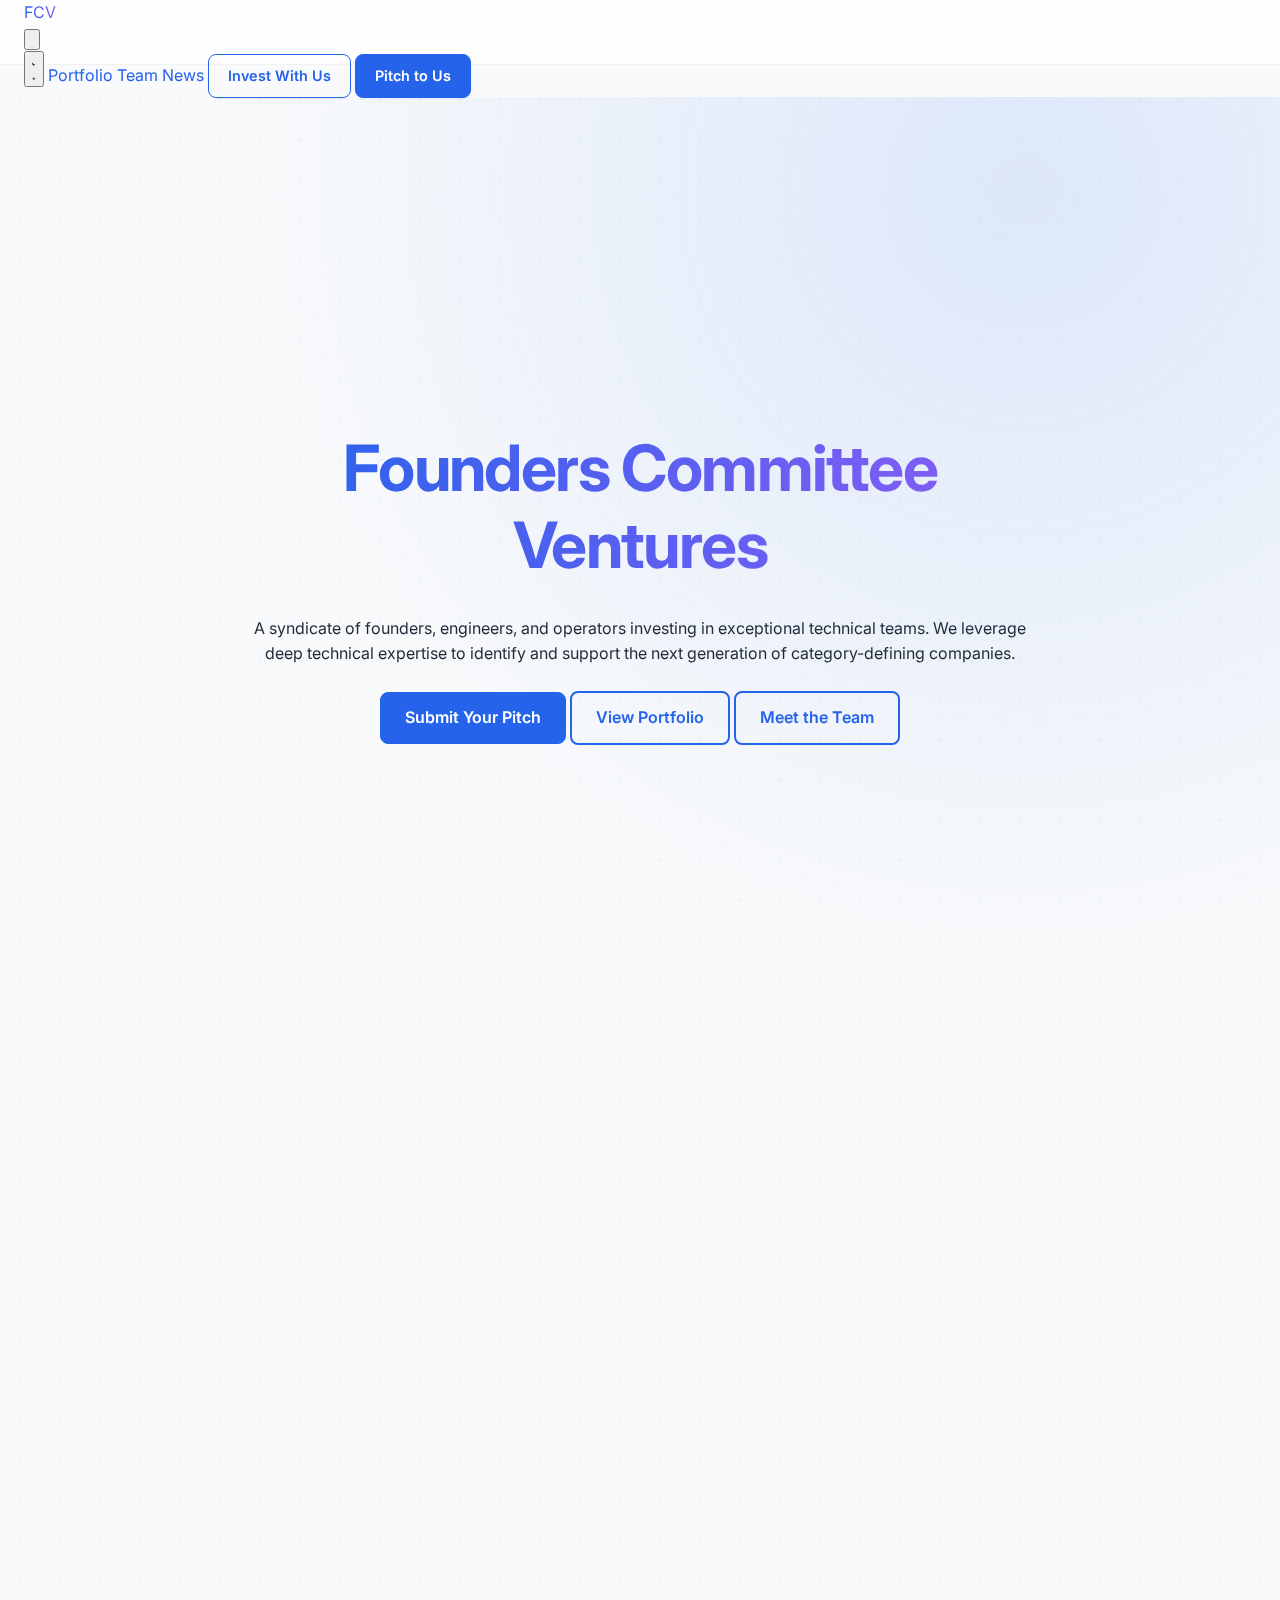
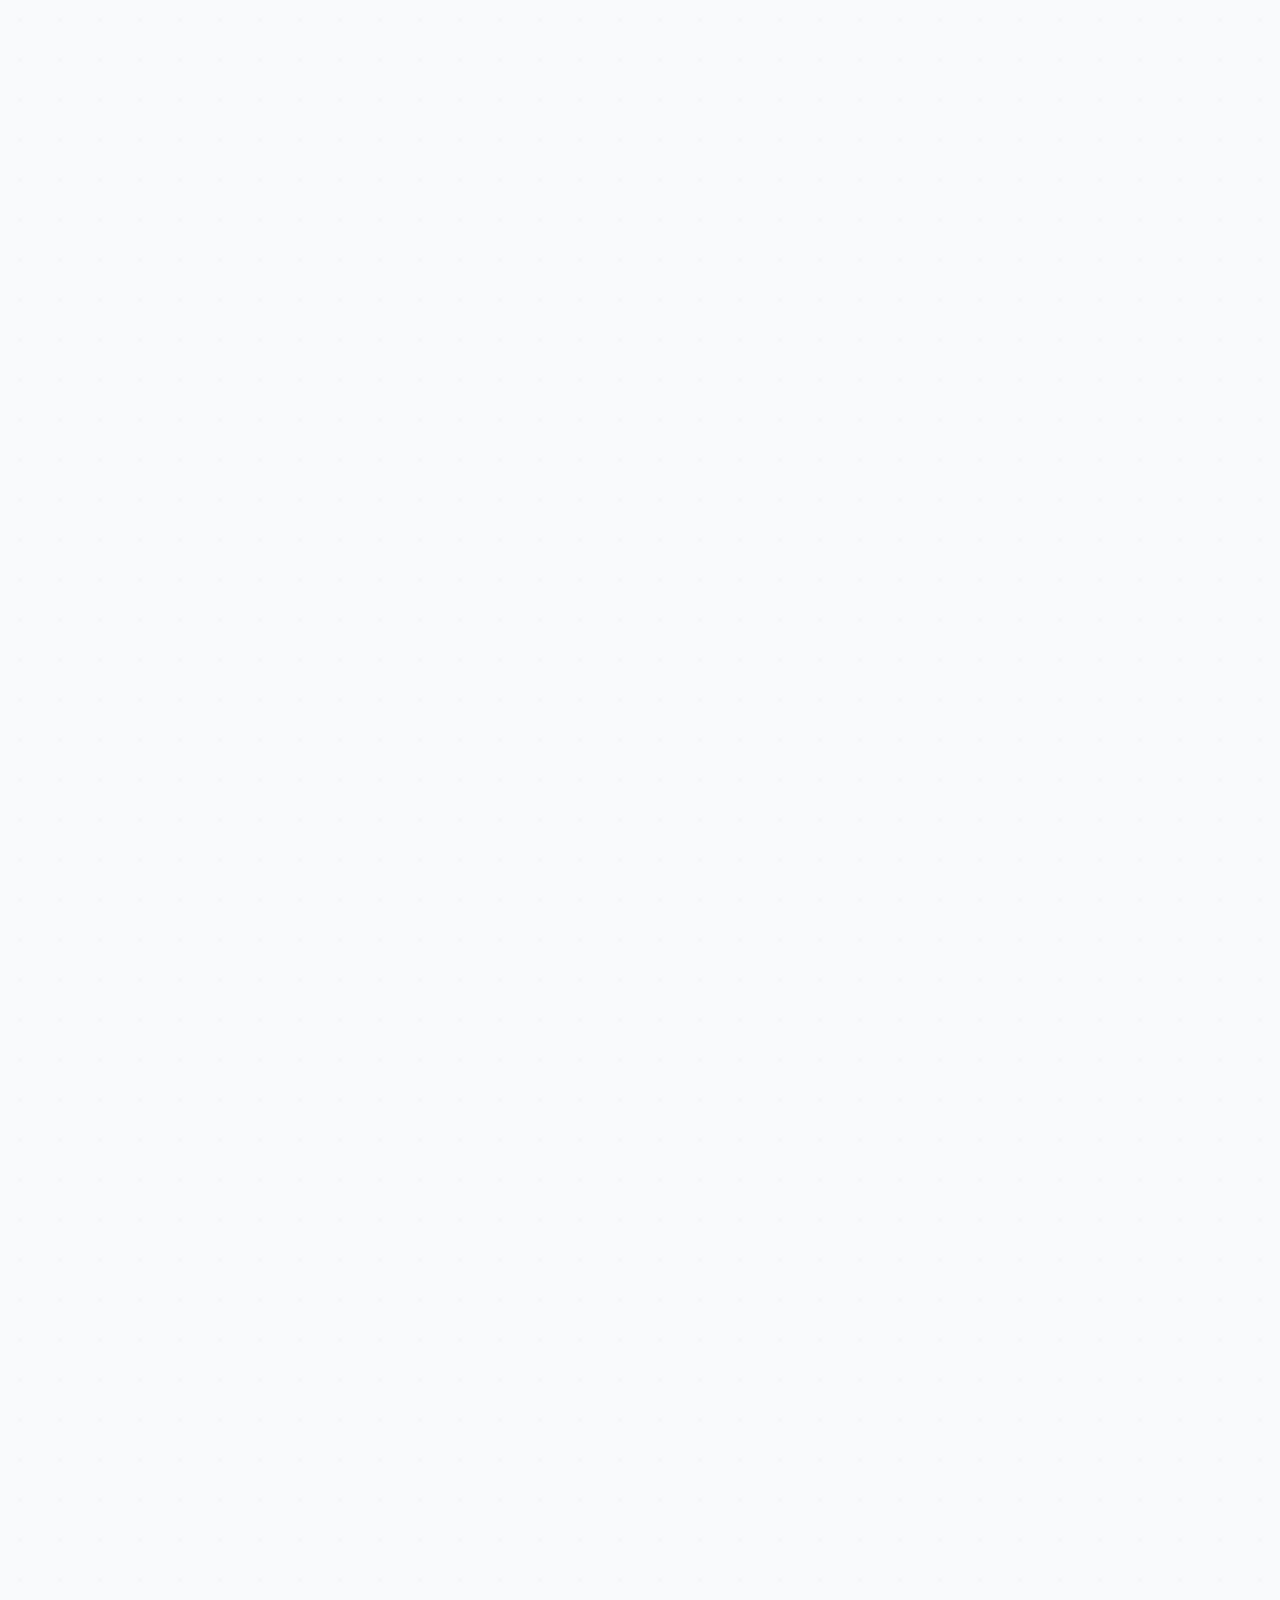
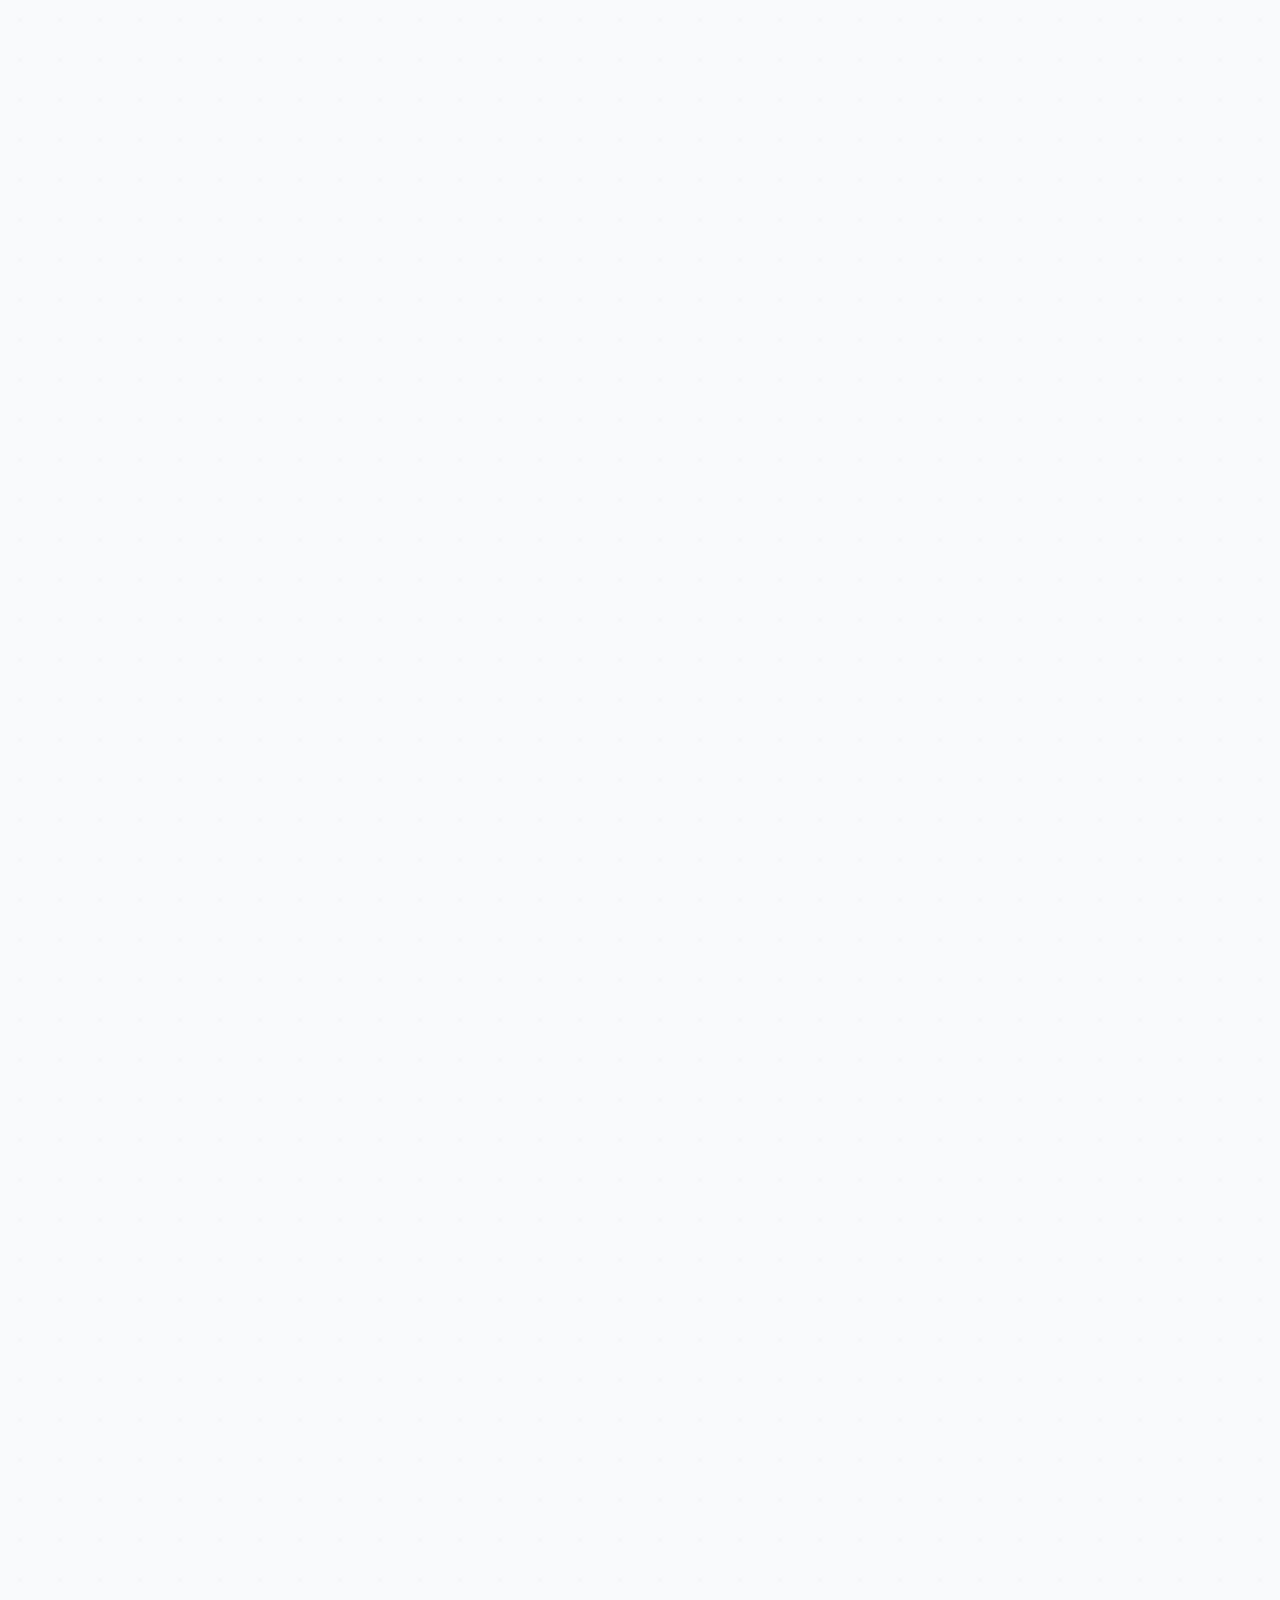
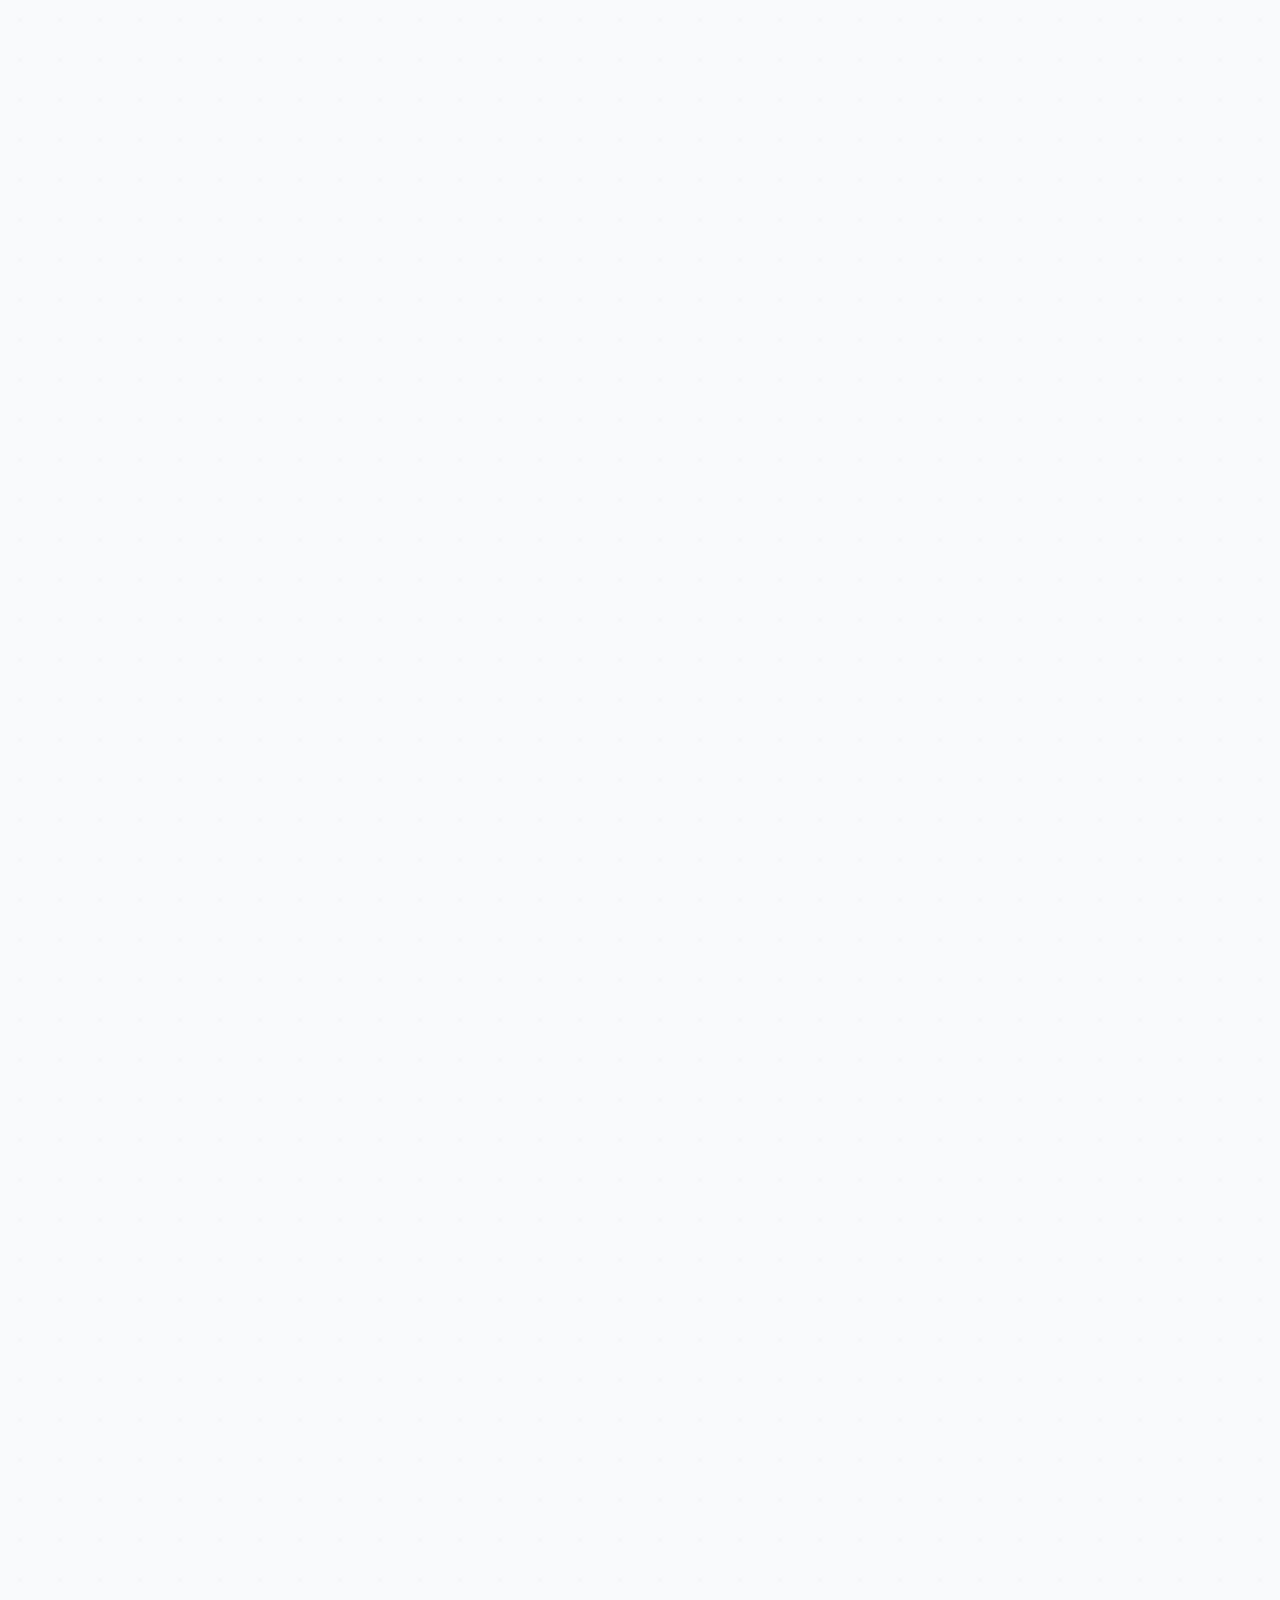
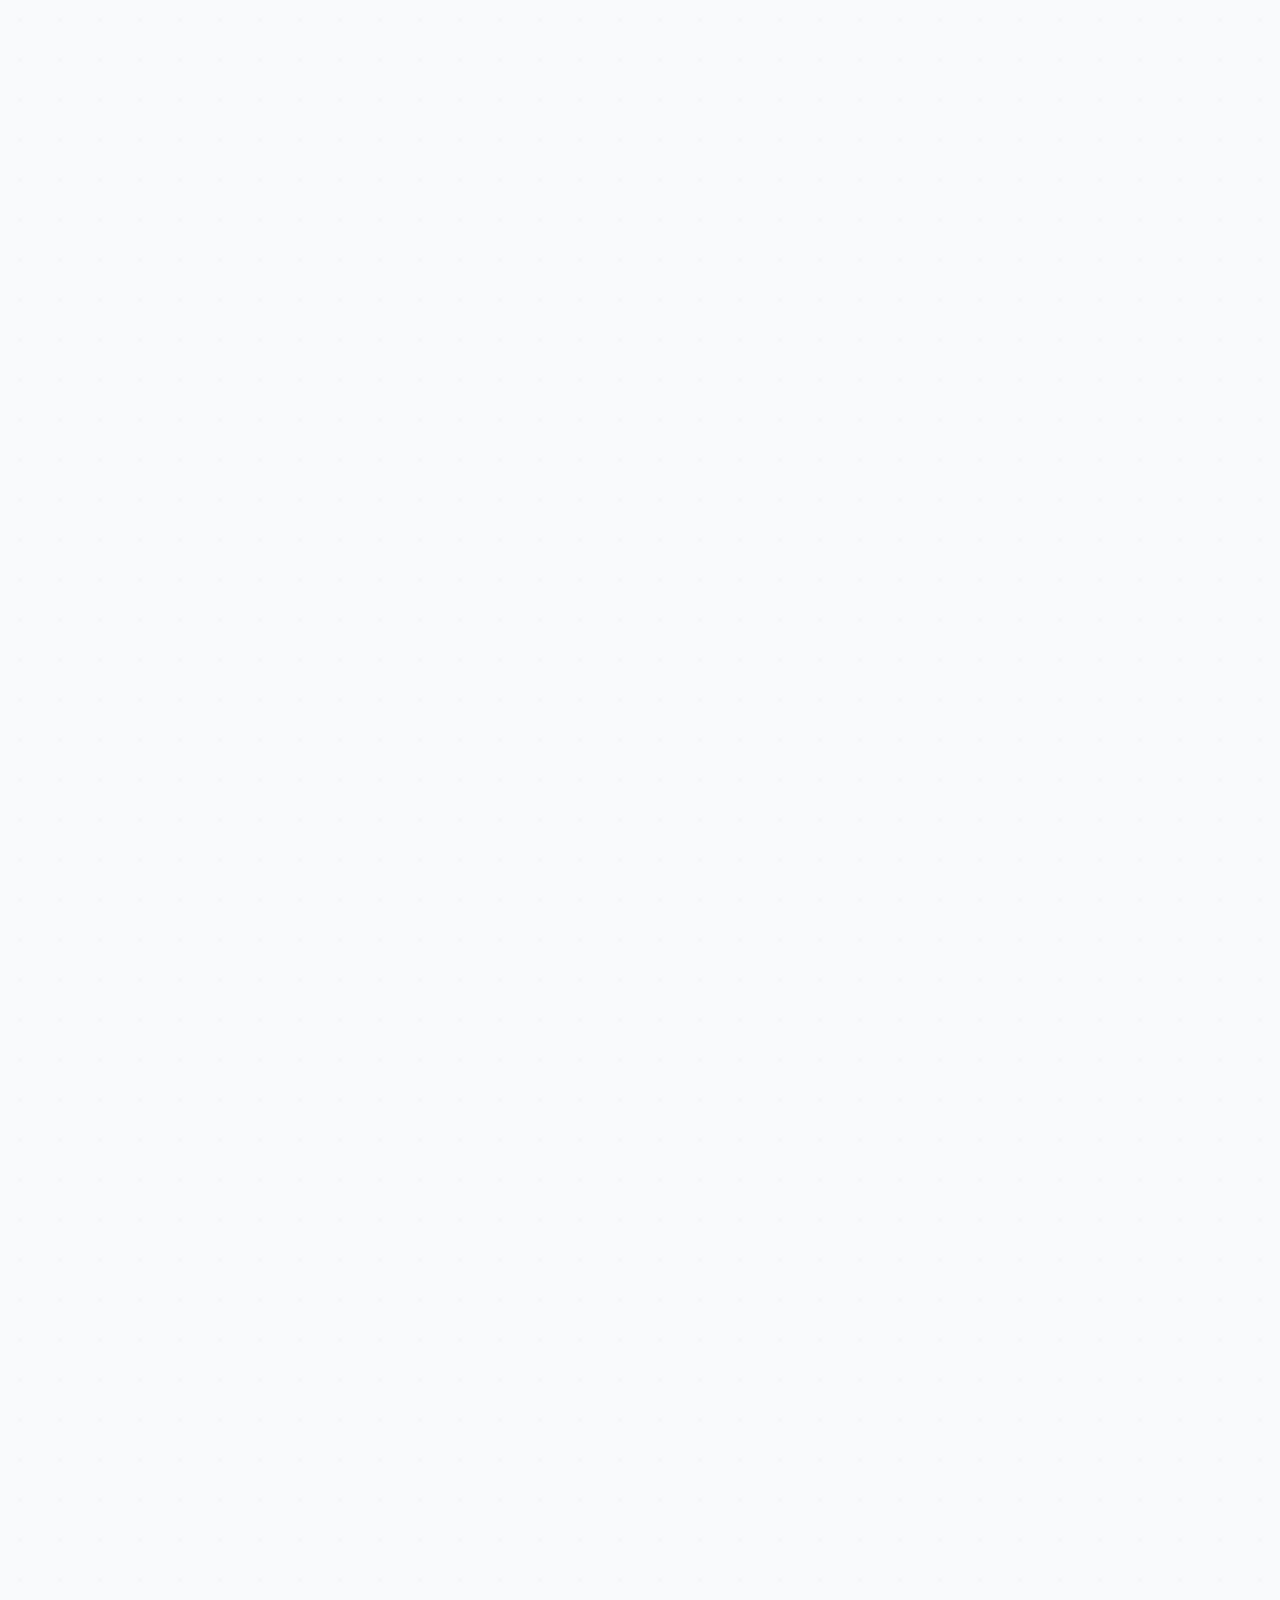
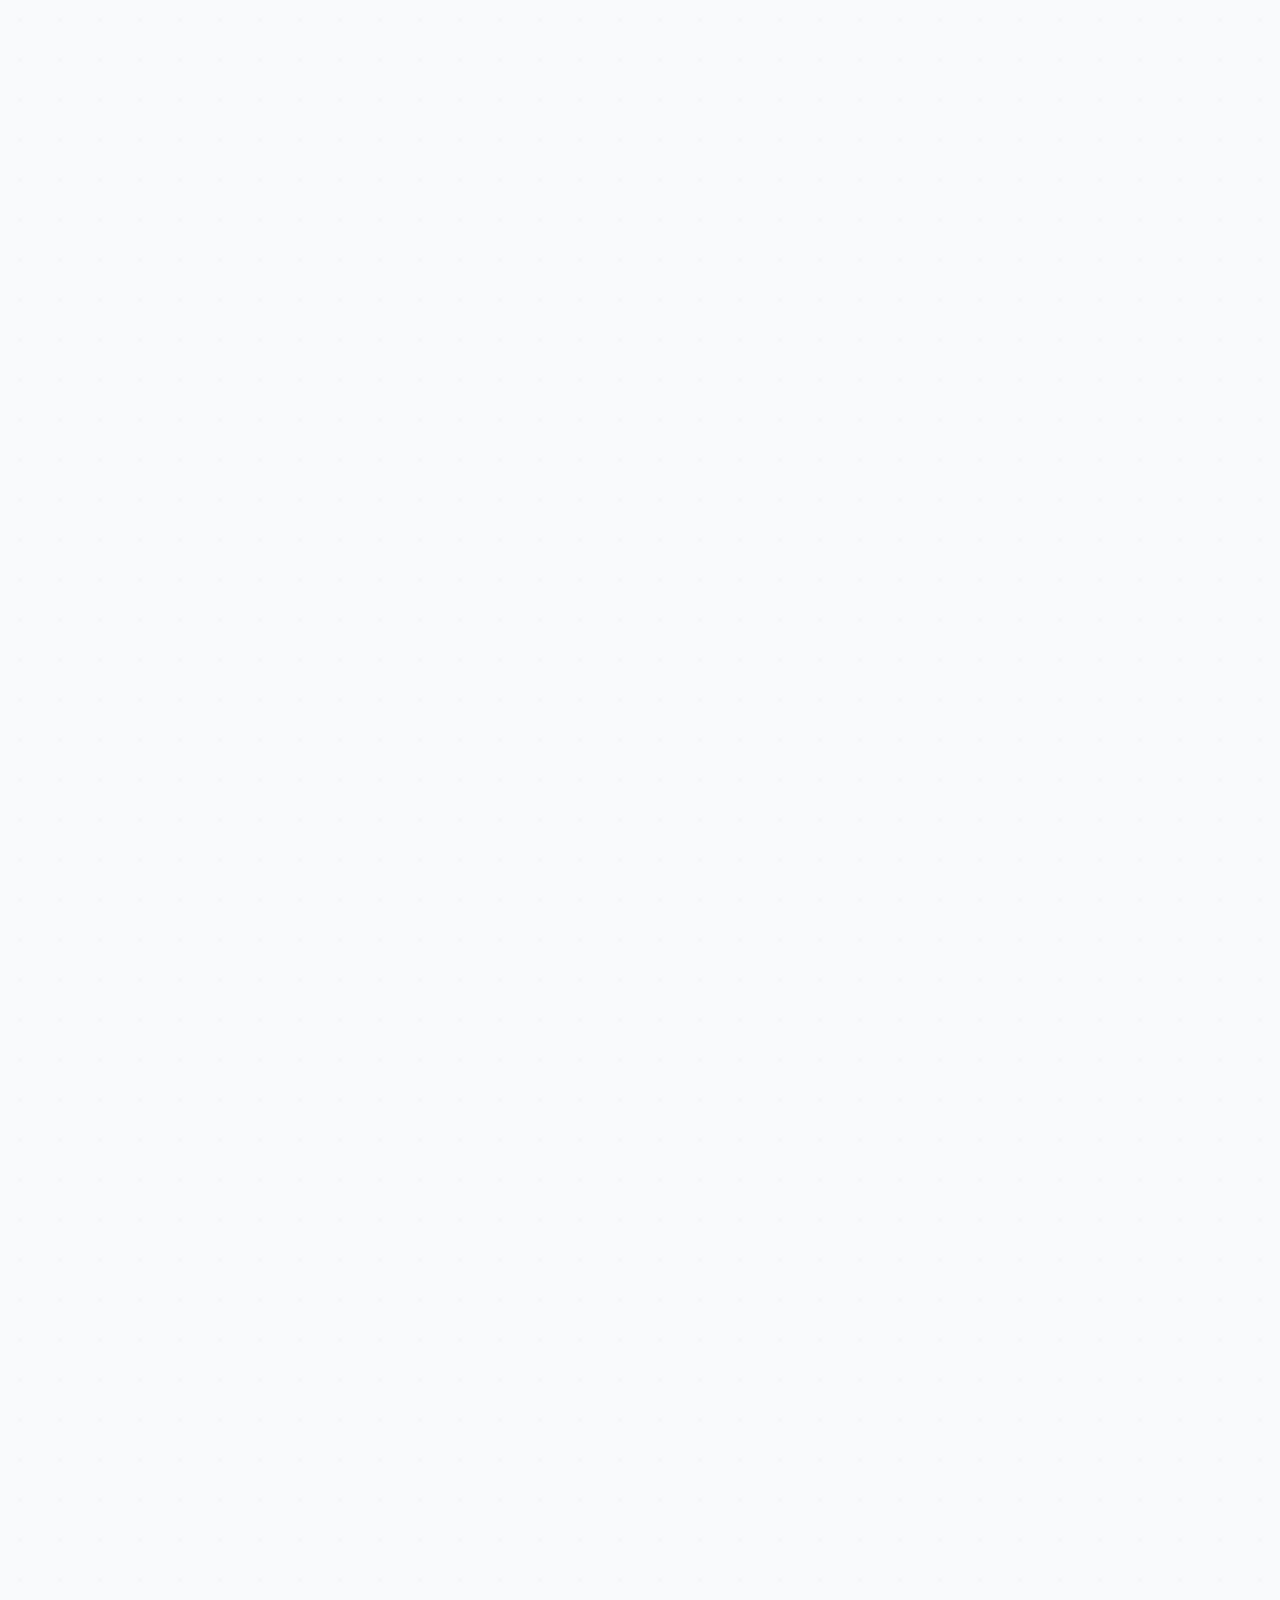
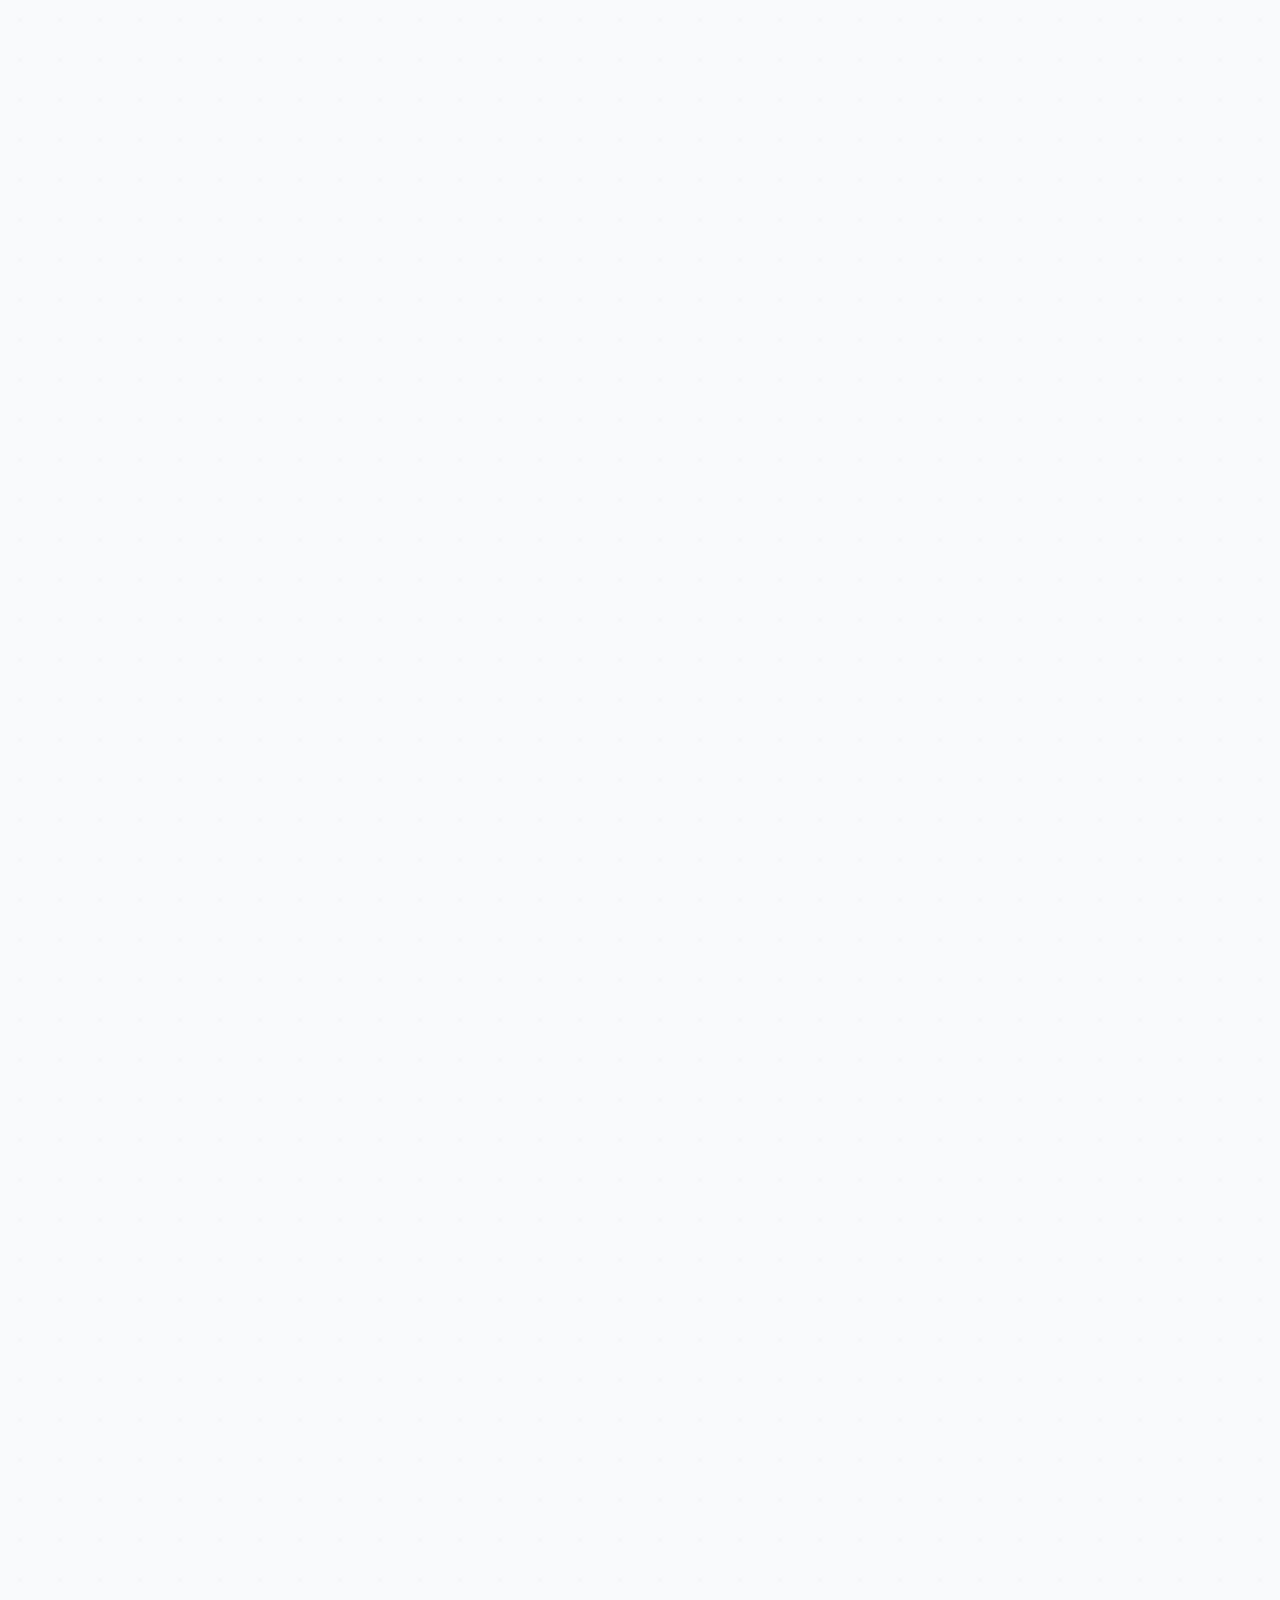
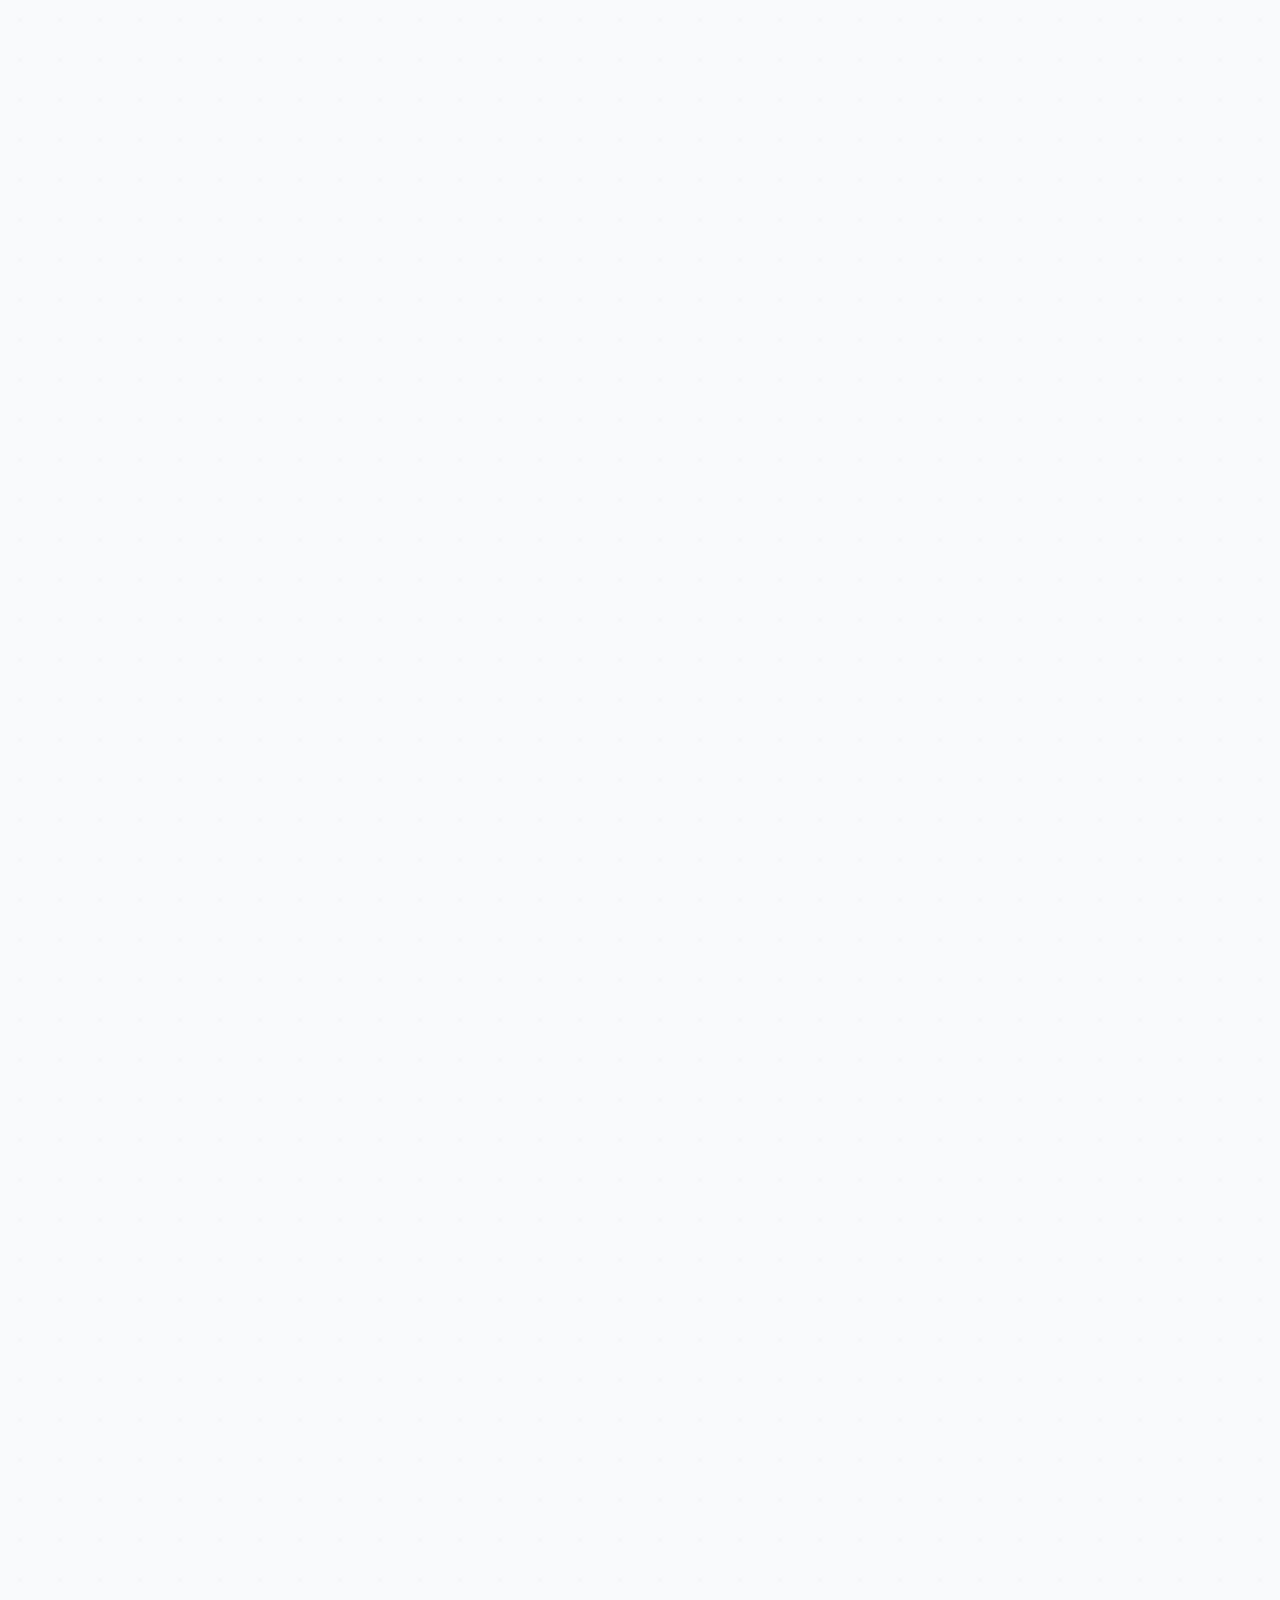
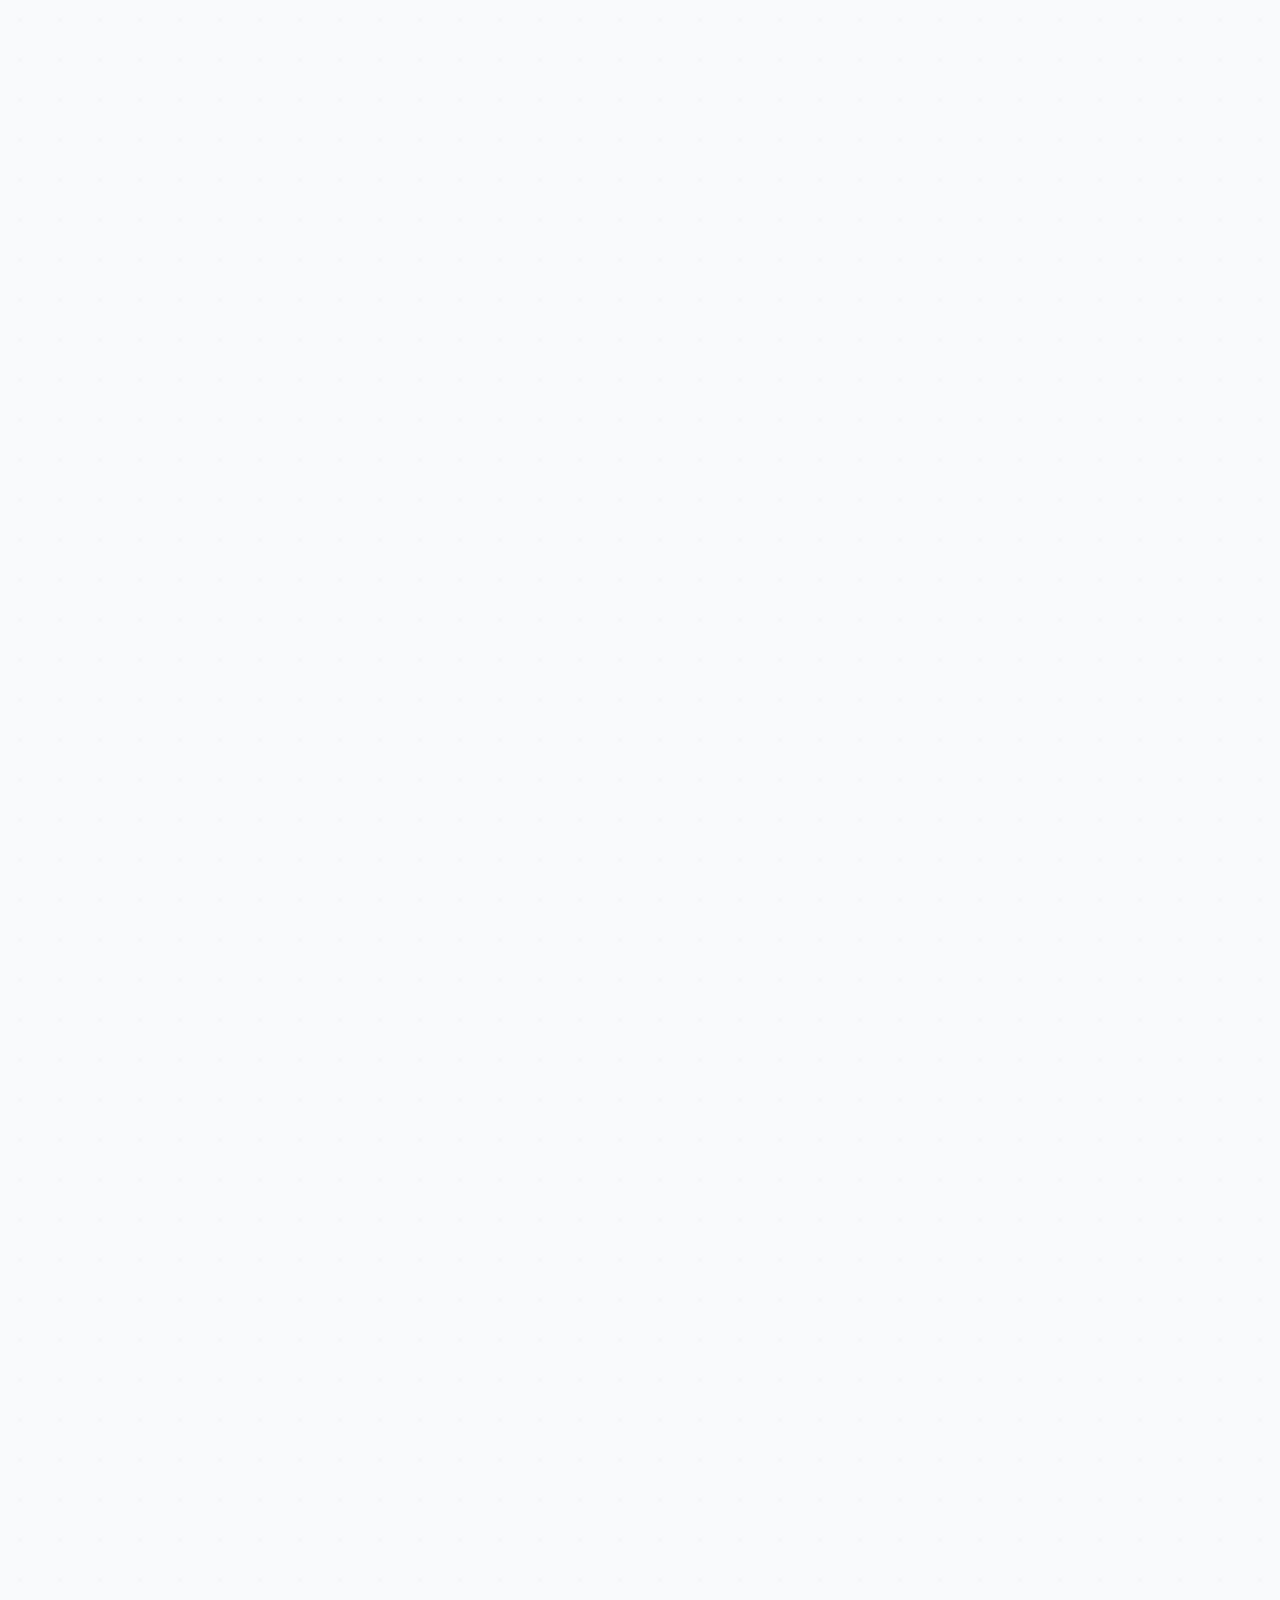
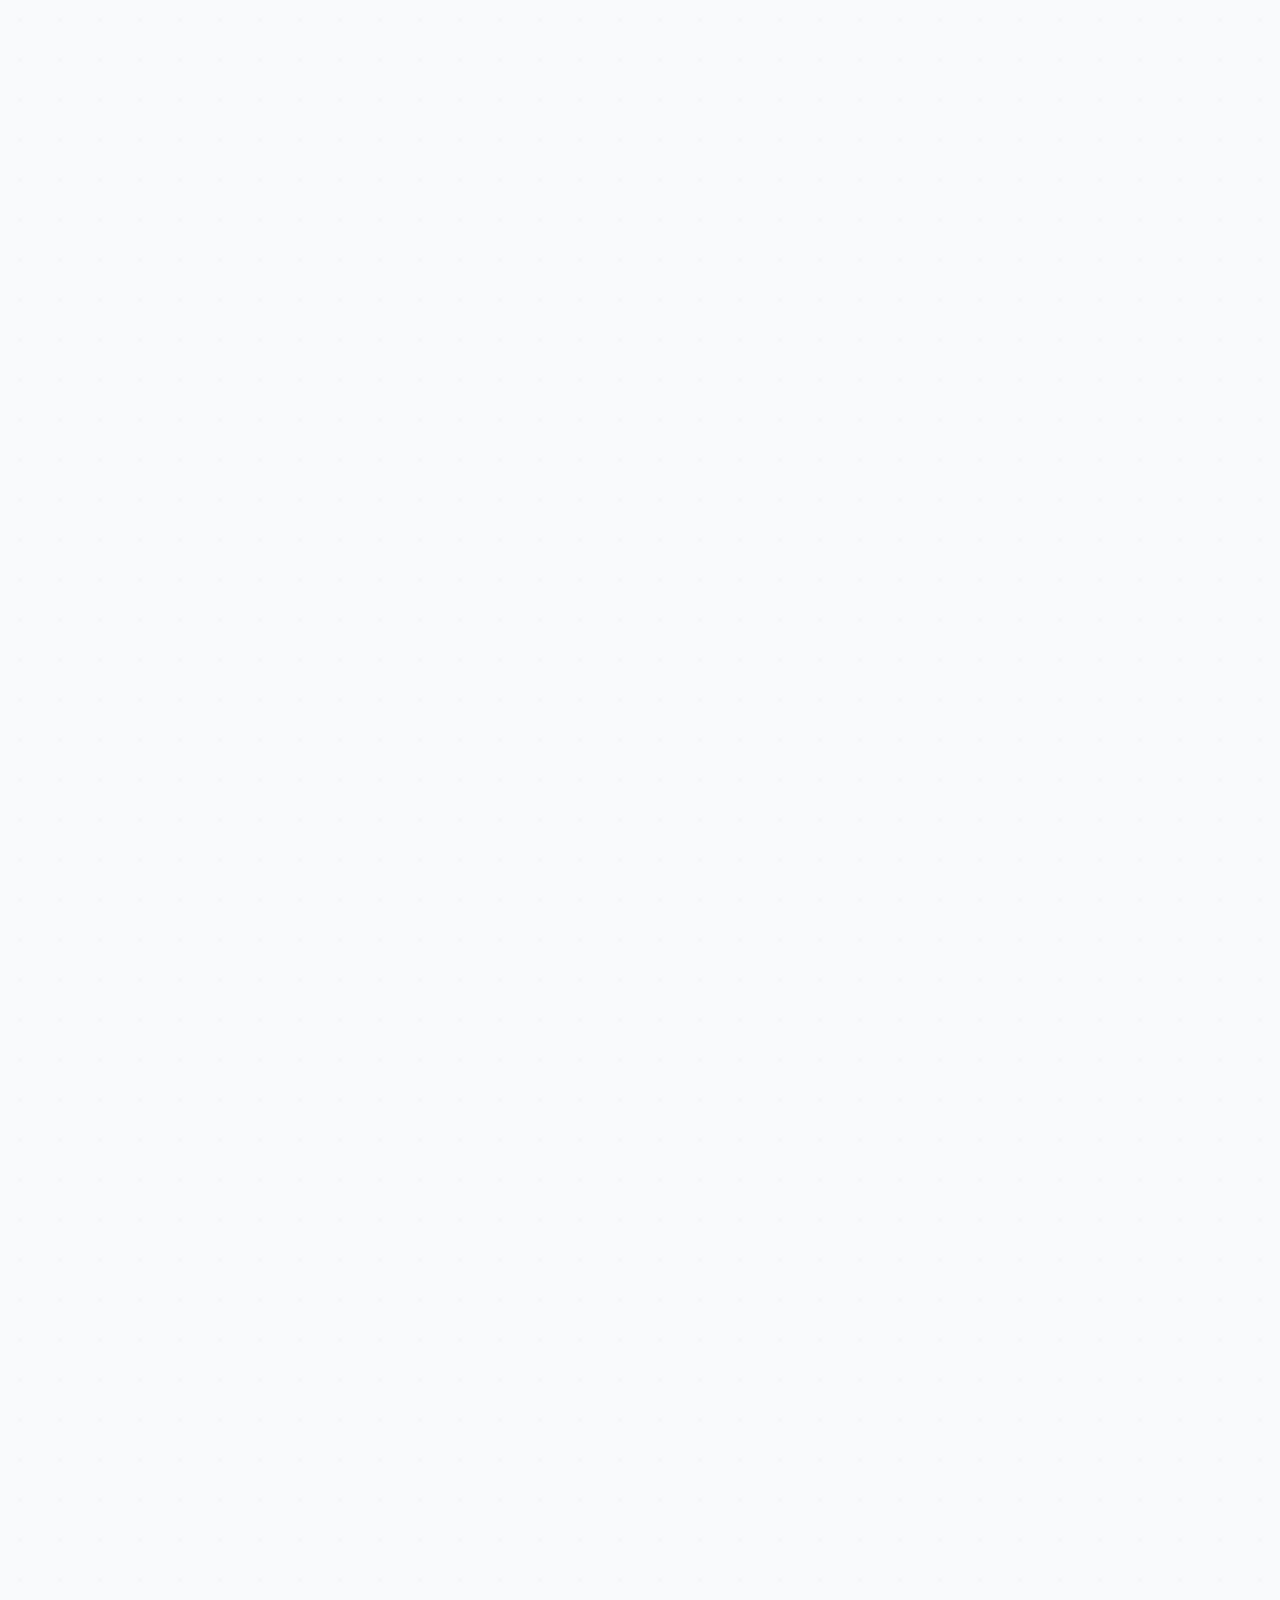
==== commit f3f3f6cd: "Fix mobile menu with more robust implementation" ====
--- a/index.html
+++ b/index.html
@@ -92,7 +92,7 @@
                 
                 <!-- Mobile menu button -->
                 <div class="md:hidden">
-                    <button id="mobile-menu-button" class="text-gray-700 dark:text-gray-300 hover:text-primary dark:hover:text-primary-light transition-colors p-2">
+                    <button id="mobile-menu-button" aria-label="Toggle menu" class="text-gray-700 dark:text-gray-300 hover:text-primary dark:hover:text-primary-light transition-colors p-2 rounded-md hover:bg-gray-100 dark:hover:bg-gray-700 focus:outline-none focus:ring-2 focus:ring-primary">
                         <svg class="h-6 w-6" fill="none" viewBox="0 0 24 24" stroke="currentColor">
                             <path stroke-linecap="round" stroke-linejoin="round" stroke-width="2"
                                 d="M4 6h16M4 12h16M4 18h16" />
@@ -124,10 +124,10 @@
         </div>
 
         <!-- Mobile Menu -->
-        <div id="mobile-menu" class="hidden md:hidden glass">
-            <div class="px-4 pt-2 pb-3 space-y-3">
+        <div id="mobile-menu" class="hidden md:hidden" style="display: none;">
+            <div class="px-4 pt-4 pb-6 space-y-4">
                 <!-- Dark mode toggle for mobile -->
-                <div class="flex items-center py-2">
+                <div class="flex items-center py-2 border-b border-gray-200 dark:border-gray-700 pb-4 mb-2">
                     <button id="theme-toggle-mobile" class="text-gray-500 dark:text-gray-400 hover:bg-gray-100 dark:hover:bg-gray-700 rounded-lg text-sm p-2.5">
                         <svg id="theme-toggle-dark-icon-mobile" class="hidden w-5 h-5" fill="currentColor" viewBox="0 0 20 20">
                             <path d="M17.293 13.293A8 8 0 016.707 2.707a8.001 8.001 0 1010.586 10.586z"></path>
@@ -138,14 +138,20 @@
                     </button>
                     <span class="ml-3 text-gray-700 dark:text-gray-300">Toggle theme</span>
                 </div>
-                <a href="#portfolio" class="block text-gray-700 dark:text-gray-300 hover:text-primary dark:hover:text-primary-light transition-colors py-2">Portfolio</a>
-                <a href="#team" class="block text-gray-700 dark:text-gray-300 hover:text-primary dark:hover:text-primary-light transition-colors py-2">Team</a>
-                <a href="#startup-news" class="block text-gray-700 dark:text-gray-300 hover:text-primary dark:hover:text-primary-light transition-colors py-2">News</a>
-                <div class="pt-2 space-y-2">
-                    <a href="#investors" class="block w-full text-center btn btn-secondary btn-ripple">
+                
+                <!-- Navigation Links -->
+                <nav class="flex flex-col space-y-3">
+                    <a href="#portfolio" class="block text-gray-700 dark:text-gray-300 hover:text-primary dark:hover:text-primary-light transition-colors py-2 font-medium">Portfolio</a>
+                    <a href="#team" class="block text-gray-700 dark:text-gray-300 hover:text-primary dark:hover:text-primary-light transition-colors py-2 font-medium">Team</a>
+                    <a href="#startup-news" class="block text-gray-700 dark:text-gray-300 hover:text-primary dark:hover:text-primary-light transition-colors py-2 font-medium">News</a>
+                </nav>
+                
+                <!-- Action Buttons -->
+                <div class="pt-4 space-y-3 border-t border-gray-200 dark:border-gray-700 mt-2">
+                    <a href="#investors" class="block w-full text-center btn btn-secondary btn-ripple py-3">
                         Invest With Us
                     </a>
-                    <a href="https://airtable.com/appjIoCUvdDaJd8Vi/shrsjlsmcj0PMPafs" target="_blank" class="block w-full text-center btn btn-primary btn-ripple">
+                    <a href="https://airtable.com/appjIoCUvdDaJd8Vi/shrsjlsmcj0PMPafs" target="_blank" class="block w-full text-center btn btn-primary btn-ripple py-3">
                         Pitch to Us
                     </a>
                 </div>
@@ -481,19 +487,79 @@
             document.documentElement.classList.remove('dark');
         }
         
-        const mobileMenuButton = document.getElementById('mobile-menu-button');
-        const mobileMenu = document.getElementById('mobile-menu');
-
-        mobileMenuButton.addEventListener('click', () => {
-            mobileMenu.classList.toggle('hidden');
-        });
-
-        // Close mobile menu when clicking a link
-        document.querySelectorAll('#mobile-menu a').forEach(link => {
-            link.addEventListener('click', () => {
-                mobileMenu.classList.add('hidden');
+        // Mobile menu functionality
+        function setupMobileMenu() {
+            const mobileMenuButton = document.getElementById('mobile-menu-button');
+            const mobileMenu = document.getElementById('mobile-menu');
+            
+            if (!mobileMenuButton || !mobileMenu) {
+                console.error('Mobile menu elements not found:', { 
+                    mobileMenuButton: !!mobileMenuButton, 
+                    mobileMenu: !!mobileMenu 
+                });
+                return;
+            }
+            
+            // Force initial state
+            mobileMenu.classList.add('hidden');
+            mobileMenu.style.display = 'none';
+            
+            // Toggle menu function
+            function toggleMobileMenu(event) {
+                if (event) {
+                    event.preventDefault();
+                    event.stopPropagation();
+                }
+                
+                const isHidden = mobileMenu.classList.contains('hidden');
+                
+                if (isHidden) {
+                    // Show menu
+                    mobileMenu.classList.remove('hidden');
+                    mobileMenu.style.display = 'block';
+                    mobileMenuButton.setAttribute('aria-expanded', 'true');
+                    mobileMenuButton.classList.add('active');
+                } else {
+                    // Hide menu
+                    mobileMenu.classList.add('hidden');
+                    mobileMenu.style.display = 'none';
+                    mobileMenuButton.setAttribute('aria-expanded', 'false');
+                    mobileMenuButton.classList.remove('active');
+                }
+                
+                console.log('Mobile menu toggled:', isHidden ? 'visible' : 'hidden');
+            }
+            
+            // Set initial ARIA state
+            mobileMenuButton.setAttribute('aria-expanded', 'false');
+            mobileMenuButton.setAttribute('aria-controls', 'mobile-menu');
+            
+            // Add click event to button
+            mobileMenuButton.addEventListener('click', toggleMobileMenu);
+            
+            // Close menu when clicking links
+            document.querySelectorAll('#mobile-menu a').forEach(link => {
+                link.addEventListener('click', () => {
+                    mobileMenu.classList.add('hidden');
+                    mobileMenu.style.display = 'none';
+                    mobileMenuButton.setAttribute('aria-expanded', 'false');
+                    mobileMenuButton.classList.remove('active');
+                });
             });
-        });
+            
+            // Close menu when clicking outside
+            document.addEventListener('click', (e) => {
+                if (!mobileMenu.contains(e.target) && 
+                    !mobileMenuButton.contains(e.target) && 
+                    !mobileMenu.classList.contains('hidden')) {
+                    toggleMobileMenu();
+                }
+            });
+        }
+        
+        // Initialize mobile menu
+        setupMobileMenu();
+        }
     </script>
 </body>
 
--- a/styles.css
+++ b/styles.css
@@ -622,6 +622,78 @@
     .team-grid {
         grid-template-columns: repeat(auto-fill, minmax(240px, 1fr));
     }
+    
+    /* Mobile menu styles */
+    #mobile-menu {
+        position: fixed;
+        top: 4rem; /* Match header height */
+        left: 0;
+        right: 0;
+        z-index: 9999;
+        background-color: white;
+        transition: all 0.3s ease;
+        box-shadow: 0 4px 10px rgba(0, 0, 0, 0.1);
+        border-bottom: 1px solid rgba(0, 0, 0, 0.1);
+        max-height: calc(100vh - 4rem);
+        overflow-y: auto;
+    }
+    
+    .dark #mobile-menu {
+        background-color: #1f2937;
+        border-bottom: 1px solid rgba(255, 255, 255, 0.1);
+    }
+    
+    #mobile-menu.hidden {
+        display: none !important;
+        opacity: 0;
+        transform: translateY(-10px);
+        pointer-events: none;
+        visibility: hidden;
+    }
+    
+    #mobile-menu:not(.hidden) {
+        display: block !important;
+        opacity: 1;
+        transform: translateY(0);
+        pointer-events: auto;
+        visibility: visible;
+    }
+    
+    /* Improve mobile menu button visibility */
+    #mobile-menu-button {
+        display: flex;
+        align-items: center;
+        justify-content: center;
+        width: 40px;
+        height: 40px;
+        border-radius: 4px;
+        transition: all 0.2s ease;
+        position: relative;
+        z-index: 9999;
+    }
+    
+    #mobile-menu-button:hover, 
+    #mobile-menu-button:focus {
+        background-color: rgba(0, 0, 0, 0.05);
+        color: var(--primary);
+    }
+    
+    .dark #mobile-menu-button:hover, 
+    .dark #mobile-menu-button:focus {
+        background-color: rgba(255, 255, 255, 0.1);
+        color: var(--primary-light);
+    }
+    
+    /* Active state for mobile menu button */
+    #mobile-menu-button.active {
+        background-color: var(--primary);
+        color: white;
+    }
+    
+    .dark #mobile-menu-button.active {
+        background-color: var(--primary-dark);
+        color: white;
+    }
 }
 
 @media (max-width: 640px) {
